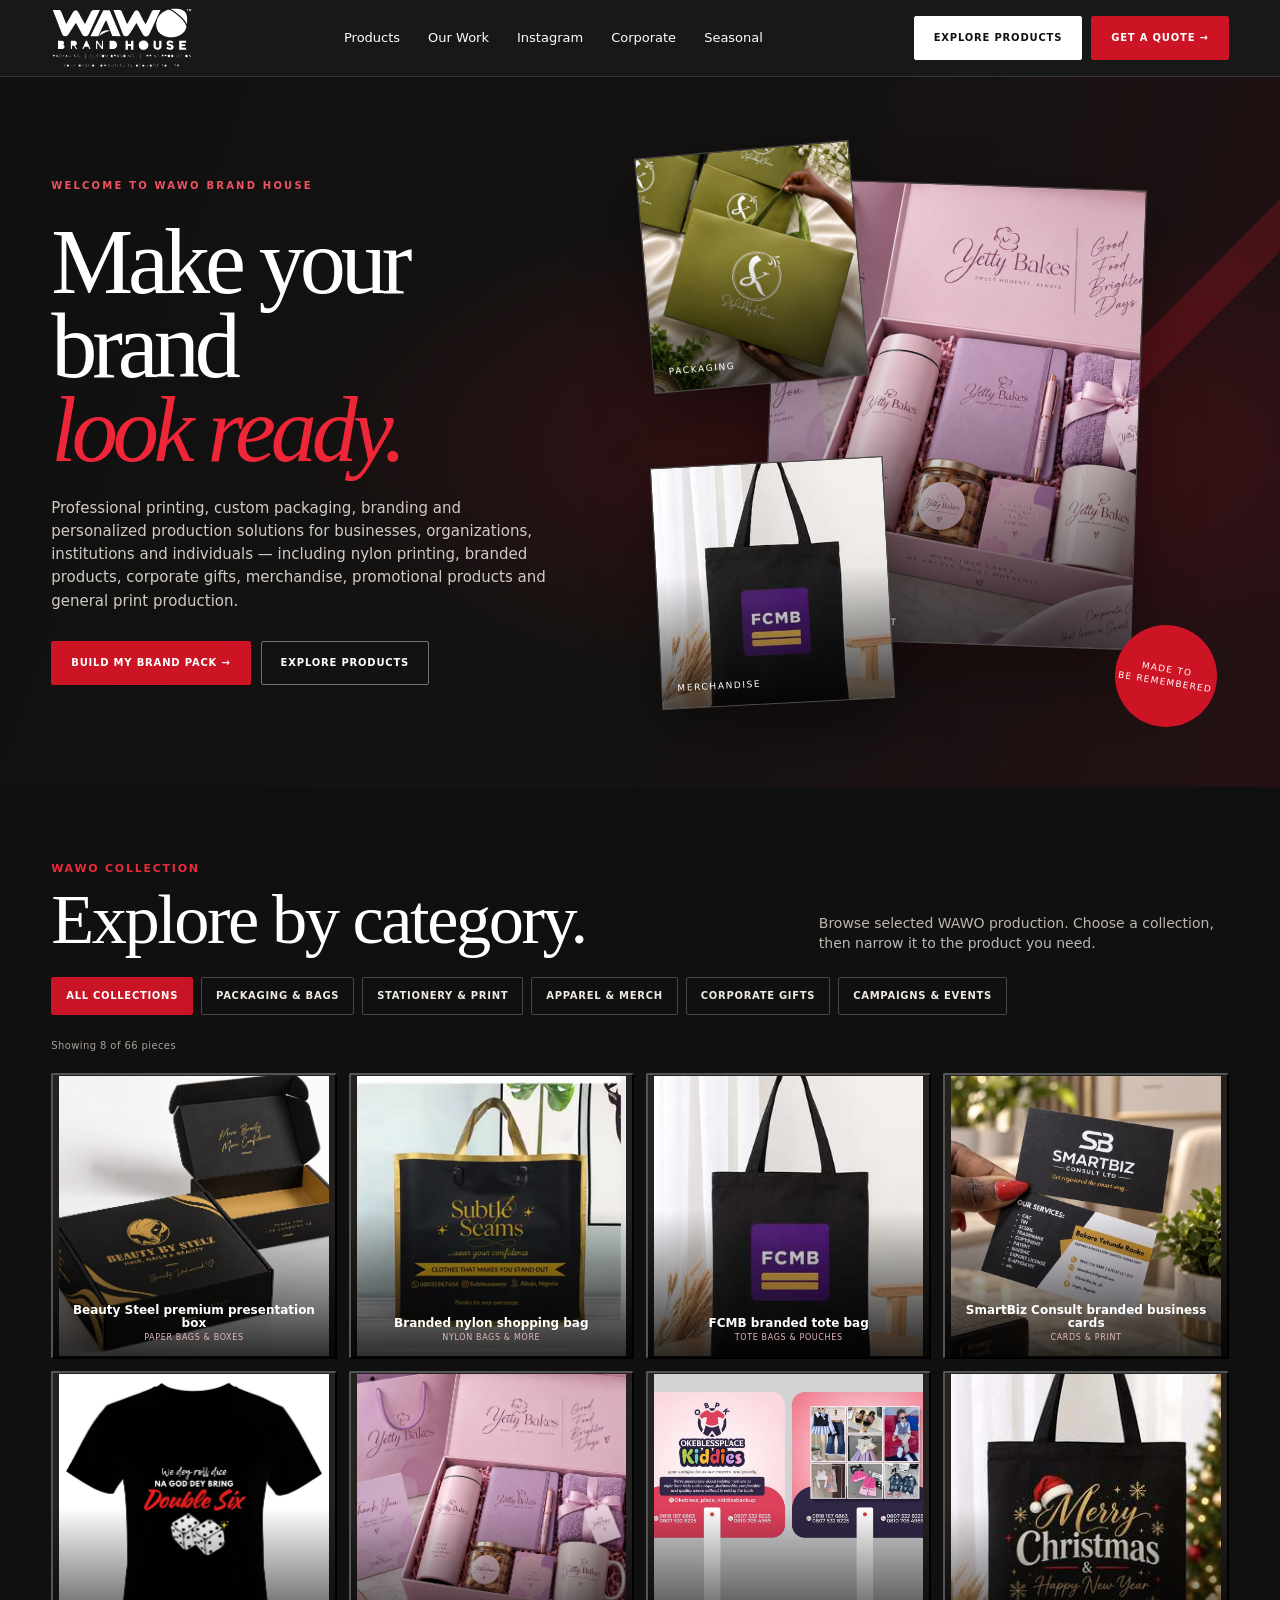
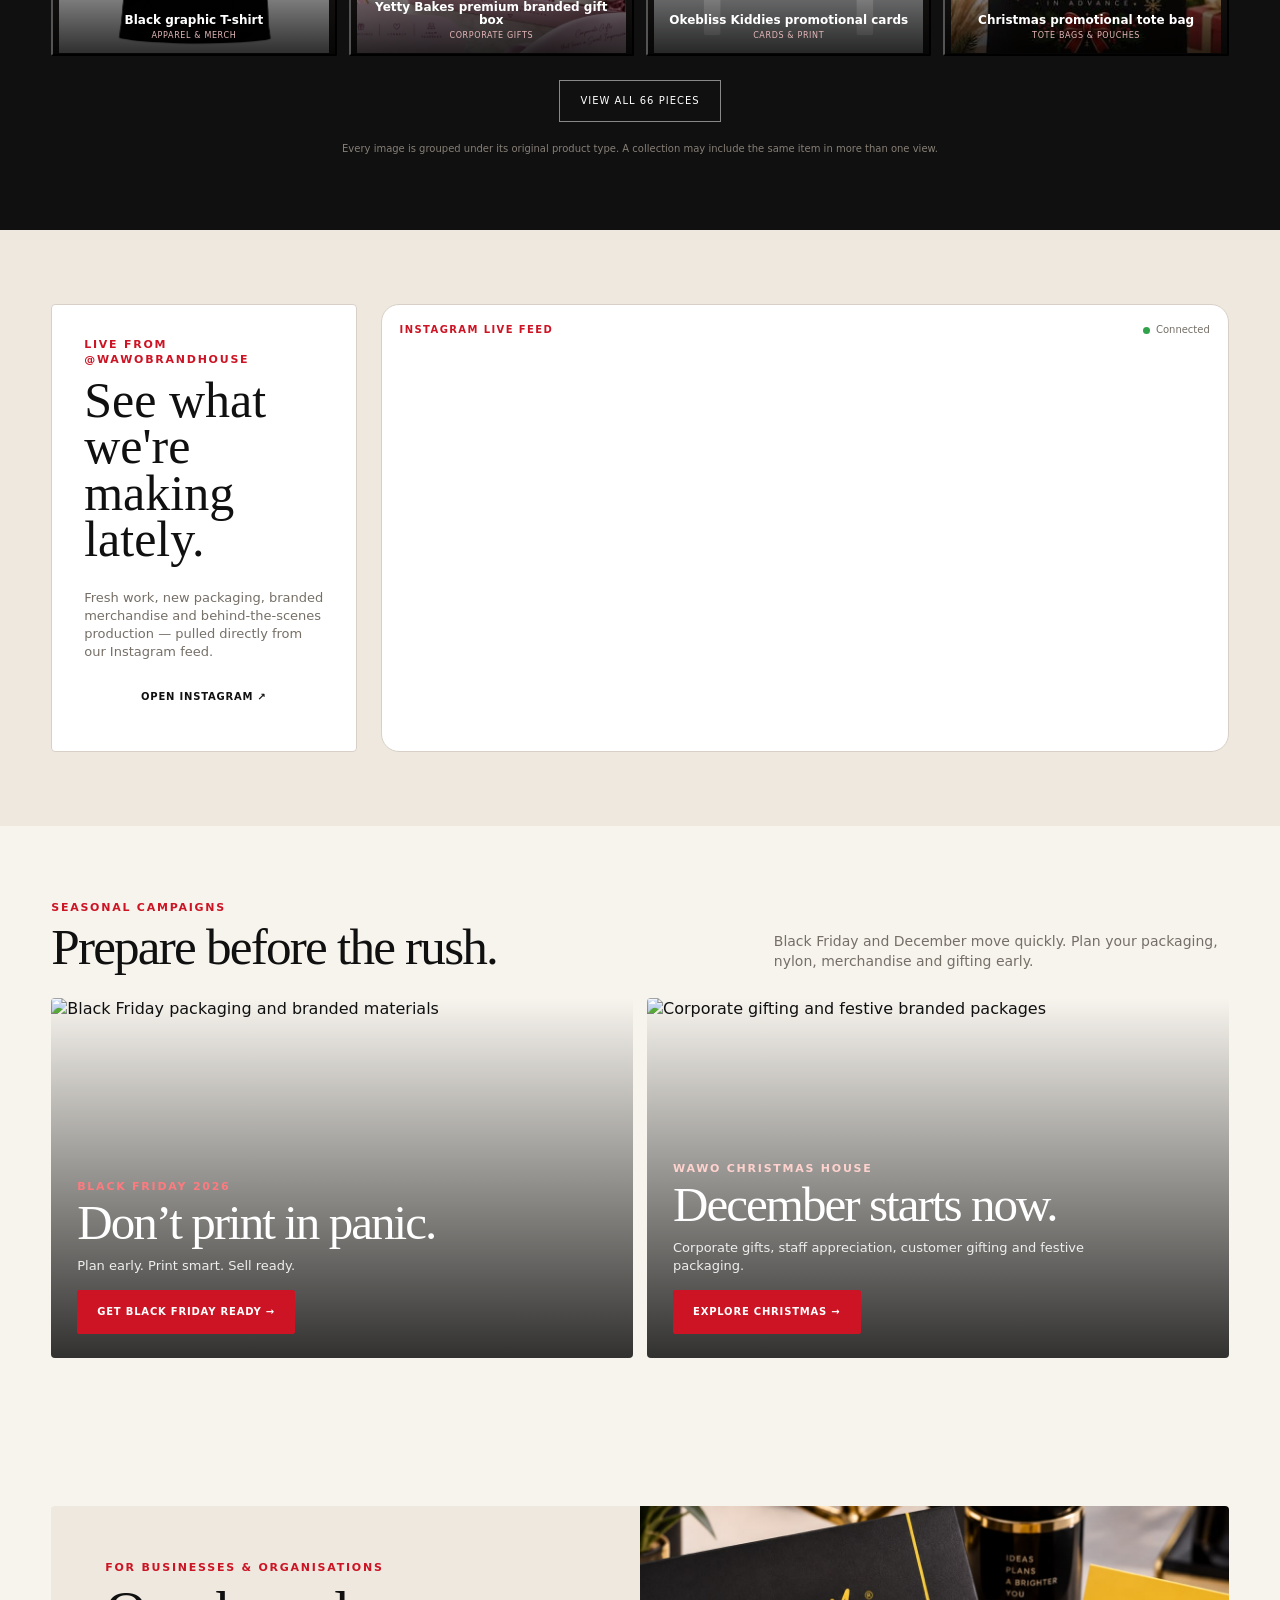
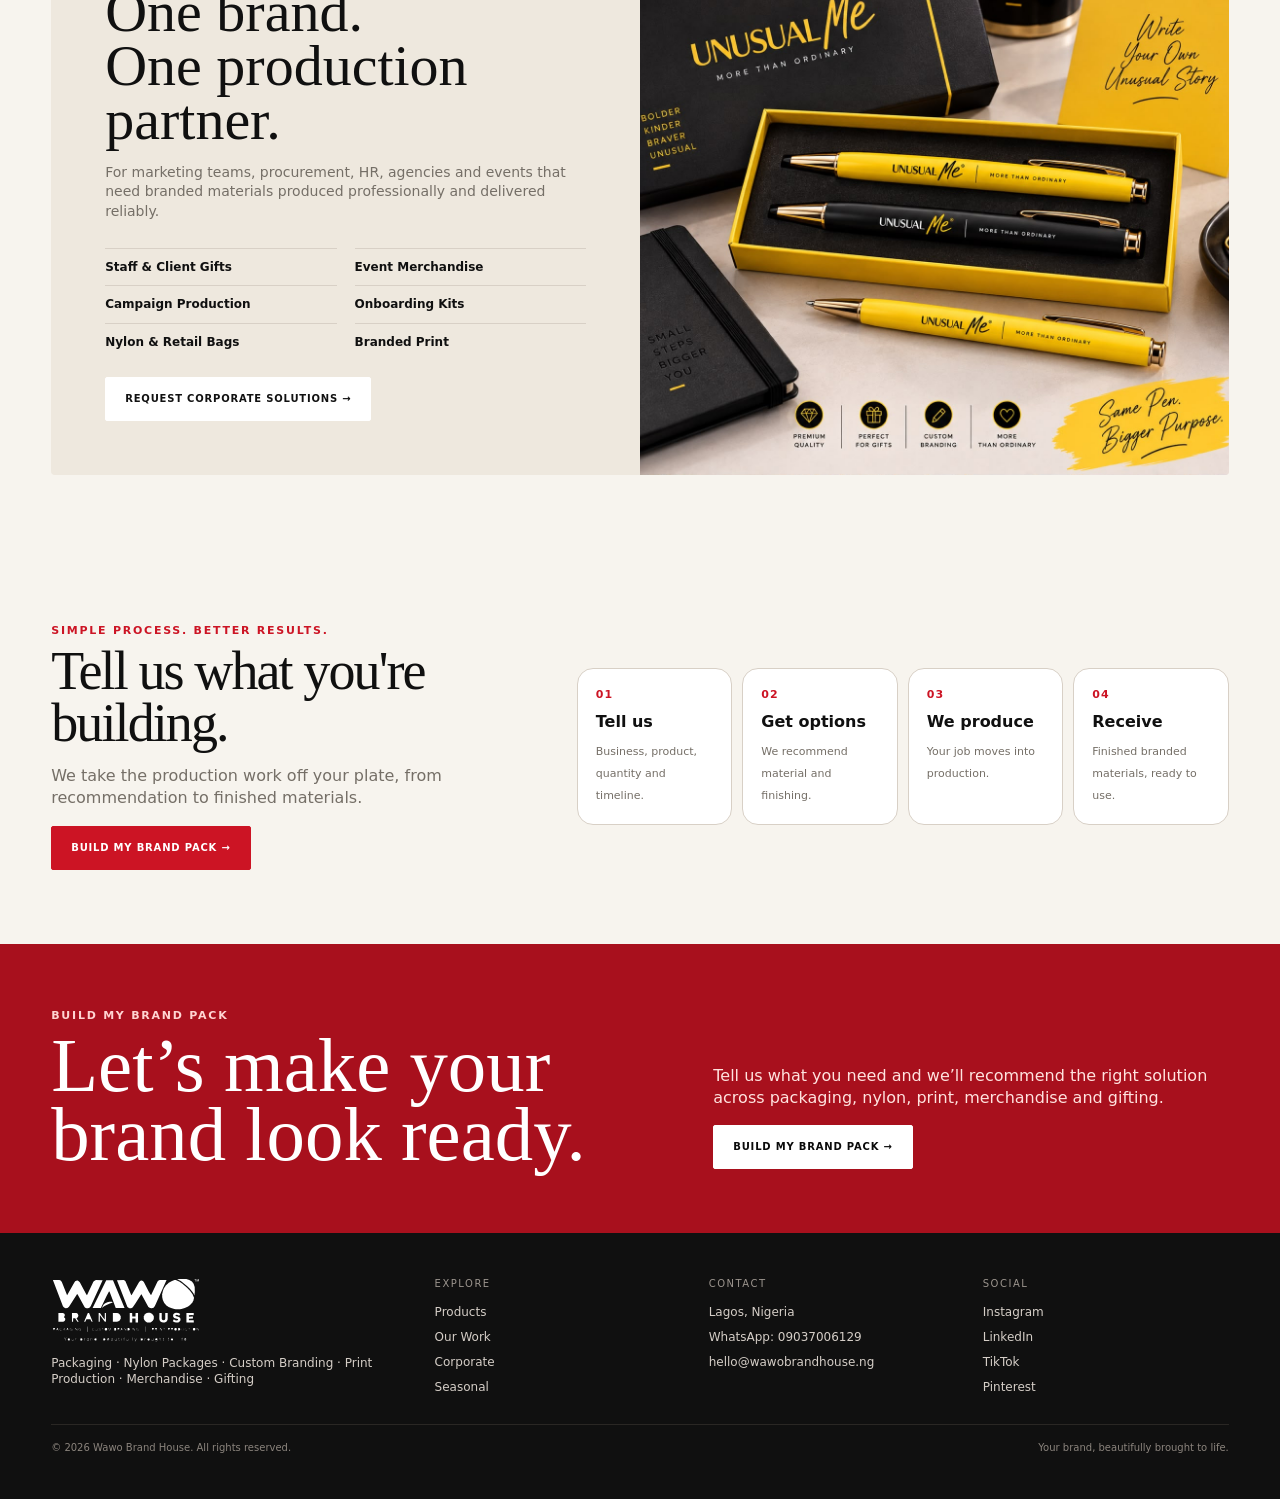
==== index.html @ 445d0646 "Fix collection gallery filter script" ====
<!doctype html>
<html lang="en">
<head>
<meta charset="utf-8">
<meta name="viewport" content="width=device-width, initial-scale=1">
<title>WAWO Brand House — Make Your Brand Look Ready.</title>
<script src="config.js?v=20260922-juicer"></script>
<meta name="description" content="Wawo Brand House creates custom packaging, nylon packages, branded merchandise, print production and corporate gifting for ambitious businesses.">
<meta name="theme-color" content="#101010">
<meta property="og:title" content="WAWO Brand House — Make Your Brand Look Ready.">
<meta property="og:description" content="Custom packaging, nylon packages, print, merchandise and corporate gifting.">
<meta property="og:type" content="website">
<style>
:root{--red:#e21f26;--red2:#ff3b3f;--ink:#0b0b0b;--paper:#fbfaf8;--cream:#f3eee7;--warm:#e9e0d4;--muted:#736d66;--line:#ded6cd;--white:#fff;--serif:Georgia,'Times New Roman',serif;--sans:Inter,ui-sans-serif,system-ui,-apple-system,BlinkMacSystemFont,'Segoe UI',sans-serif}
*{box-sizing:border-box}html{scroll-behavior:smooth}body{margin:0;background:var(--paper);color:var(--ink);font-family:var(--sans);line-height:1.4}body.no-scroll{overflow:hidden}a{text-decoration:none;color:inherit}button,input,select,textarea{font:inherit}img{display:block;width:100%;height:auto}button{cursor:pointer}.container{width:min(1280px,92vw);margin:0 auto}.eyebrow{font-size:11px;letter-spacing:.16em;text-transform:uppercase;font-weight:850;color:var(--red)}
.header{position:sticky;top:0;z-index:50;background:rgba(251,250,248,.9);backdrop-filter:blur(14px);border-bottom:1px solid rgba(11,11,11,.07)}.nav{height:76px;display:flex;align-items:center;justify-content:space-between;gap:20px}.logo{width:142px}.nav-links{display:flex;gap:28px;font-size:13px}.nav-links a{padding:26px 0}.nav-links a:hover{color:var(--red)}.nav-actions{display:flex;gap:9px;align-items:center}.btn{display:inline-flex;align-items:center;justify-content:center;gap:8px;border:1px solid var(--ink);border-radius:999px;padding:12px 18px;font-size:12px;font-weight:850;transition:.2s ease}.btn:hover{transform:translateY(-1px)}.btn-red{background:var(--red);border-color:var(--red);color:#fff}.btn-dark{background:var(--ink);border-color:var(--ink);color:#fff}.menu{display:none;background:transparent}
.hero{background:var(--cream);border-bottom:1px solid var(--line)}.hero-grid{display:grid;grid-template-columns:1fr;min-height:690px}.hero-copy{min-height:690px;display:flex;flex-direction:column;justify-content:center;align-items:center;padding:78px 0 72px;max-width:1080px;margin:0 auto;text-align:center}.hero .eyebrow{margin-bottom:4px}.hero h1{margin:18px 0 24px;font-size:clamp(58px,7.6vw,110px);letter-spacing:-.065em;line-height:.88;max-width:1050px}.hero h1 span{color:var(--red)}.hero p{font-size:clamp(16px,1.4vw,19px);line-height:1.55;color:#504a44;max-width:720px;margin:0 auto 30px}.hero-actions{display:flex;justify-content:center;align-items:center;gap:10px;flex-wrap:wrap}.proof-row{width:min(780px,100%);display:grid;grid-template-columns:repeat(4,1fr);gap:0;margin-top:52px}.proof{border-top:1px solid var(--ink);padding:12px 16px 0;min-width:0;text-align:center}.proof strong{display:block;font-size:14px}.proof span{display:block;font-size:10px;color:var(--muted);margin-top:4px}.hero-media{display:none}
.section{padding:74px 0}.section-head{display:flex;justify-content:space-between;align-items:end;gap:26px;margin-bottom:26px}.section-head h2{font-size:clamp(34px,4vw,58px);letter-spacing:-.05em;line-height:.95;margin:8px 0 0}.section-head p{max-width:455px;color:var(--muted);margin:0;font-size:14px}.text-link{font-size:12px;font-weight:850;color:var(--red);white-space:nowrap}
.categories{display:grid;grid-template-columns:repeat(3,minmax(0,1fr));gap:14px;align-items:stretch}.category{display:block;min-width:0;border:1px solid var(--line);background:#fff;border-radius:16px;overflow:hidden;transition:transform .22s ease,box-shadow .22s ease}.category:hover{transform:translateY(-3px);box-shadow:0 12px 28px rgba(0,0,0,.07)}.category img{display:block;width:100%;aspect-ratio:1/1;object-fit:cover;object-position:center;background:#eee7de}.category-body{display:block;padding:13px 14px 15px;min-height:66px}.category strong{display:block;font-size:13px;line-height:1.15}.category small{display:block;color:var(--muted);font-size:10px;line-height:1.35;margin-top:5px}
.featured{display:grid;grid-template-columns:1fr 1fr 1fr;gap:16px}.product-card{background:#fff;border:1px solid var(--line);border-radius:20px;overflow:hidden;position:relative}.product-image{aspect-ratio:1.15/1;overflow:hidden}.product-image img{height:100%;object-fit:cover;object-position:center}.product-meta{padding:16px 17px 18px}.product-meta small{color:var(--red);font-weight:850;letter-spacing:.09em;text-transform:uppercase;font-size:9px}.product-meta h3{font-size:19px;letter-spacing:-.03em;margin:7px 0 4px}.product-meta p{color:var(--muted);font-size:12px;margin:0 0 13px}.badge{position:absolute;left:14px;top:14px;background:#fff;padding:7px 9px;border-radius:999px;font-size:9px;font-weight:850;text-transform:uppercase;letter-spacing:.08em}
.portfolio-shell{display:grid;grid-template-columns:.34fr 1fr;gap:28px;align-items:stretch}.portfolio-copy{background:var(--ink);color:#fff;border-radius:20px;padding:36px;display:flex;flex-direction:column;justify-content:center}.portfolio-copy h2{font-family:var(--serif);font-weight:400;font-size:54px;line-height:.93;margin:8px 0 15px}.portfolio-copy p{color:#d5cec8;font-size:13px;max-width:350px}.portfolio-grid{display:grid;grid-template-columns:repeat(3,1fr);gap:12px}.tile{overflow:hidden;border-radius:16px;background:#eee6dc;position:relative;min-height:240px}.tile img{width:100%;height:100%;object-fit:cover;object-position:center}.tile .tile-label{position:absolute;left:12px;bottom:12px;background:rgba(255,255,255,.9);padding:8px 10px;font-size:10px;font-weight:850}.disclaimer{font-size:10px;color:#8b837b;margin-top:11px}
.instagram{background:#efe8df}.ig-shell{display:grid;grid-template-columns:.36fr 1fr;gap:24px;align-items:stretch}.ig-copy{background:#fff;border-radius:18px;padding:32px;border:1px solid var(--line);display:flex;flex-direction:column;justify-content:center}.ig-copy h2{font-family:var(--serif);font-size:50px;font-weight:400;line-height:.93;margin:9px 0 13px}.ig-copy p{font-size:13px;color:var(--muted)}.ig-feed{background:#fff;border:1px solid var(--line);border-radius:18px;padding:14px;min-height:360px;overflow:hidden;position:relative}.ig-feed-head{display:flex;align-items:center;justify-content:space-between;gap:12px;padding:4px 4px 13px}.ig-feed-label{font-size:10px;letter-spacing:.14em;text-transform:uppercase;font-weight:850;color:var(--red)}.ig-feed-status{display:inline-flex;align-items:center;gap:6px;font-size:10px;color:var(--muted)}.ig-feed-status:before{content:'';width:7px;height:7px;border-radius:50%;background:#31a24c;display:inline-block}.ig-live{min-height:310px}.ig-live .juicer-feed{display:block;width:100%;min-height:310px}.ig-fallback{display:none;min-height:300px;align-items:center;justify-content:center;text-align:center;padding:32px;color:var(--muted);border:1px dashed var(--line);border-radius:14px;background:var(--paper)}.ig-fallback.open{display:flex}.ig-fallback b{display:block;color:var(--ink);font-size:18px;margin-bottom:6px}.ig-fallback span{display:block;font-size:11px;max-width:360px;margin:0 auto 14px}
.campaigns{display:grid;grid-template-columns:1fr 1fr;gap:14px}.campaign{position:relative;min-height:360px;border-radius:20px;overflow:hidden}.campaign img{width:100%;height:100%;object-fit:cover}.campaign:after{content:'';position:absolute;inset:0;background:linear-gradient(180deg,rgba(0,0,0,0),rgba(0,0,0,.8))}.campaign-copy{position:absolute;left:26px;bottom:24px;right:26px;color:#fff;z-index:2}.campaign-copy h3{font-size:49px;line-height:.92;letter-spacing:-.04em;margin:6px 0 12px}.campaign-copy p{font-size:13px;color:#eee;max-width:450px;margin:0 0 14px}.campaign.copy-red{background:var(--red)}
.corp{display:grid;grid-template-columns:1fr 1fr;background:var(--cream);border-radius:20px;overflow:hidden}.corp-copy{padding:54px}.corp-copy h2{font-family:var(--serif);font-weight:400;font-size:58px;line-height:.93;margin:10px 0 16px}.corp-copy p{color:var(--muted);max-width:500px;font-size:14px}.corp-list{display:grid;grid-template-columns:1fr 1fr;gap:10px 18px;margin:26px 0}.corp-list div{border-top:1px solid var(--line);padding-top:10px;font-size:12px;font-weight:800}.corp-media{min-height:520px}.corp-media img{width:100%;height:100%;object-fit:cover}
.process{display:grid;grid-template-columns:1fr 1.3fr;gap:24px;align-items:center}.process-copy h2{font-size:54px;line-height:.95;letter-spacing:-.05em;margin:8px 0 14px}.process-copy p{color:var(--muted);max-width:460px}.steps{display:grid;grid-template-columns:repeat(4,1fr);gap:10px}.step{border:1px solid var(--line);background:#fff;border-radius:16px;padding:18px}.step b{display:block;font-size:11px;color:var(--red);letter-spacing:.1em}.step strong{display:block;margin:9px 0 5px;font-size:16px}.step span{font-size:11px;color:var(--muted)}
.cta{background:var(--red);color:#fff;padding:64px 0}.cta-grid{display:grid;grid-template-columns:1.1fr .9fr;gap:32px;align-items:end}.cta h2{font-family:var(--serif);font-weight:400;font-size:clamp(52px,6vw,84px);line-height:.9;margin:8px 0 0}.cta p{max-width:520px;color:#ffe3df}.cta .btn{background:#fff;border-color:#fff;color:#0b0b0b}.cta .btn-dark{background:#0b0b0b;border-color:#0b0b0b;color:#fff}
footer{background:#0b0b0b;color:#fff;padding:44px 0}.footer-grid{display:grid;grid-template-columns:1.3fr .9fr .9fr .9fr;gap:28px}.footer-logo{width:150px;filter:grayscale(1) brightness(0) invert(1);margin-bottom:12px}.footer-title{font-size:10px;letter-spacing:.15em;text-transform:uppercase;color:#9c958e;margin-bottom:13px}.footer-links{display:grid;gap:8px;font-size:12px;color:#d5cec7}.footer-small{font-size:10px;color:#8b847d;margin-top:28px;border-top:1px solid #2a2724;padding-top:16px;display:flex;justify-content:space-between;gap:10px;flex-wrap:wrap}
.modal{position:fixed;inset:0;z-index:100;background:rgba(0,0,0,.65);display:none;align-items:center;justify-content:center;padding:18px}.modal.open{display:flex}.modal-box{width:min(920px,95vw);max-height:92vh;overflow:auto;background:#fff;border-radius:22px}.modal-head{padding:22px 24px;border-bottom:1px solid var(--line);display:flex;justify-content:space-between;align-items:center}.modal-head h3{font-size:24px;margin:0}.close{border:1px solid var(--line);background:#fff;border-radius:999px;width:38px;height:38px}.form{padding:24px}.form-grid{display:grid;grid-template-columns:1fr 1fr;gap:14px}.field{display:grid;gap:7px}.field.full{grid-column:1/-1}.field label{font-size:11px;text-transform:uppercase;letter-spacing:.09em;font-weight:850}.field input,.field select,.field textarea{border:1px solid var(--line);border-radius:12px;padding:12px 13px;background:#fff;outline:none}.field textarea{min-height:110px;resize:vertical}.choices{display:flex;gap:8px;flex-wrap:wrap}.choice{border:1px solid var(--line);border-radius:999px;padding:9px 12px;font-size:11px;background:#fff}.choice.active{border-color:var(--red);background:#fff2f2;color:#a90e13}.form-actions{display:flex;justify-content:flex-end;gap:9px;margin-top:18px}
@media(max-width:1120px){.categories{grid-template-columns:repeat(3,minmax(0,1fr))}.hero-grid{grid-template-columns:1fr}.hero-copy{padding-right:0}.portfolio-shell,.ig-shell,.process,.corp,.cta-grid{grid-template-columns:1fr}.portfolio-grid{grid-template-columns:repeat(2,1fr)}.footer-grid{grid-template-columns:1.2fr 1fr 1fr}.nav-links{display:none}.menu{display:inline-flex}}
@media(max-width:680px){.categories{grid-template-columns:repeat(2,minmax(0,1fr))}.nav{height:68px}.logo{width:128px}.nav-actions .btn-dark{display:none}.hero-grid,.hero-copy{min-height:620px}.hero h1{font-size:clamp(48px,13vw,68px);max-width:620px}.hero-copy{padding:52px 0 48px}.hero p{font-size:15px;max-width:570px}.hero-actions .btn{width:100%;max-width:280px}.proof-row{grid-template-columns:1fr 1fr;gap:18px 12px;margin-top:42px}.proof{padding:11px 8px 0}.proof strong{font-size:12px}.proof span{font-size:9px}.section{padding:56px 0}.section-head{display:block}.section-head p{margin-top:11px}.categories{grid-template-columns:repeat(2,minmax(0,1fr))}.featured{grid-template-columns:1fr}.portfolio-grid{grid-template-columns:repeat(2,1fr)}.ig-copy h2{font-size:43px}.ig-card{flex-basis:175px}.campaigns{grid-template-columns:1fr}.campaign{min-height:330px}.campaign-copy h3{font-size:43px}.corp-copy{padding:34px}.corp-copy h2{font-size:46px}.corp-media{min-height:360px}.steps{grid-template-columns:1fr 1fr}.footer-grid{grid-template-columns:1fr 1fr}.footer-small{display:block}.form-grid{grid-template-columns:1fr}}
.ig-feed .juicer-feed{display:block;width:100%;min-height:280px}code{font-size:.92em;color:var(--red)}
.work-footer{display:flex;justify-content:space-between;align-items:center;gap:20px;margin-top:18px;padding-top:16px;border-top:1px solid var(--line);font-size:11px;color:var(--muted)}.portfolio-grid{display:grid;grid-template-columns:repeat(4,1fr);gap:14px}.tile{position:relative;overflow:hidden;border-radius:18px;background:#e8e0d7;min-height:250px}.tile img{width:100%;height:100%;min-height:250px;object-fit:cover}.tile:after{content:'';position:absolute;inset:0;background:linear-gradient(180deg,transparent 45%,rgba(0,0,0,.72));pointer-events:none}.tile-label{position:absolute;z-index:2;left:16px;right:16px;bottom:14px;color:#fff}.tile-label b{display:block;font-size:16px;line-height:1.05}.tile-label small{display:block;font-size:10px;color:#eee;margin-top:4px}@media(max-width:900px){.portfolio-grid{grid-template-columns:repeat(2,1fr)}}@media(max-width:620px){.portfolio-grid{grid-template-columns:1fr}.work-footer{display:block}.work-footer .text-link{display:inline-block;margin-top:10px}}
.library-shell{display:block}






.library-tools{display:flex;justify-content:space-between;align-items:center;gap:12px;flex-wrap:wrap;margin-bottom:14px}
.library-filters{display:flex;gap:7px;flex-wrap:wrap}
.library-filter{border:1px solid var(--line);background:#fff;color:var(--ink);border-radius:999px;padding:8px 11px;font-size:10px;font-weight:850;cursor:pointer}
.library-filter.active{border-color:var(--red);background:#fff2f2;color:#a90e13}
.library-results{font-size:10px;color:var(--muted);white-space:nowrap}
.library-grid{display:grid;grid-template-columns:repeat(4,minmax(0,1fr));gap:10px}
.library-card{position:relative;min-width:0;aspect-ratio:1/1;overflow:hidden;border-radius:14px;background:#e8e0d7;cursor:zoom-in}
.library-card img{width:100%;height:100%;object-fit:cover;object-position:center;transition:transform .35s ease}
.library-card:after{content:'';position:absolute;inset:0;background:linear-gradient(180deg,transparent 48%,rgba(0,0,0,.82));pointer-events:none}
.library-card:hover img{transform:scale(1.035)}
.library-meta{position:absolute;z-index:2;left:11px;right:11px;bottom:10px;color:#fff}
.library-meta b{display:block;font-size:11px;line-height:1.08}
.library-meta span{display:block;font-size:8px;color:#e4dfda;margin-top:3px;text-transform:uppercase;letter-spacing:.08em}
.library-empty{grid-column:1/-1;border:1px dashed var(--line);border-radius:16px;padding:48px 18px;text-align:center;color:var(--muted);background:#fff}
.library-lightbox{position:fixed;inset:0;z-index:120;background:rgba(0,0,0,.9);display:none;align-items:center;justify-content:center;padding:24px}
.library-lightbox.open{display:flex}
.library-lightbox-box{width:min(1100px,94vw);max-height:92vh;display:flex;flex-direction:column;gap:10px}
.library-lightbox img{width:100%;height:min(76vh,760px);object-fit:contain;background:#111;border-radius:16px}
.library-lightbox-caption{display:flex;justify-content:space-between;gap:12px;align-items:center;color:#fff;font-size:12px}
.library-lightbox-caption span{color:#bdb6b0}
.library-close{border:1px solid rgba(255,255,255,.35);background:rgba(255,255,255,.08);color:#fff;border-radius:999px;padding:8px 12px;cursor:pointer}
@media(max-width:1120px){.library-grid{grid-template-columns:repeat(3,minmax(0,1fr))}}
@media(max-width:680px){.library-grid{grid-template-columns:repeat(2,minmax(0,1fr))}.library-results{width:100%}.library-filters{width:100%}}

/* WAWO collection-inspired luxury art direction */
:root{--red:#cc1424;--red2:#ed2637;--ink:#101010;--paper:#f7f4ee;--cream:#eee8de;--warm:#ded4c5;--muted:#756f67;--line:#d8d0c6;--serif:'Iowan Old Style',Georgia,'Times New Roman',serif}
.header{background:rgba(15,15,15,.96);border-bottom:1px solid rgba(255,255,255,.12);color:#fff}
.logo{filter:brightness(0) invert(1)}
.nav-links a:hover{color:#f04450}
.btn{border-radius:2px;text-transform:uppercase;letter-spacing:.08em;font-size:10px;padding:14px 19px}
.btn-red{background:var(--red);border-color:var(--red)}
.btn-dark{background:#fff;border-color:#fff;color:#111}
.hero{position:relative;overflow:hidden;background:#101010;color:#fff;border:0}
.hero:before{content:"";position:absolute;inset:0;background:radial-gradient(ellipse at 70% 52%,rgba(184,12,29,.26),transparent 47%),linear-gradient(110deg,#101010 0%,#151312 58%,#241013 100%);pointer-events:none}
.hero:after{content:"";position:absolute;right:-16vw;top:0;width:46vw;height:100%;background:linear-gradient(135deg,transparent 39%,rgba(202,20,36,.24) 39%,rgba(202,20,36,.24) 43%,transparent 43%);pointer-events:none}
.hero-grid{position:relative;z-index:1;grid-template-columns:.94fr 1.06fr;gap:clamp(22px,4vw,70px);align-items:center;min-height:710px;padding-top:28px;padding-bottom:28px}
.hero-copy{min-height:0;max-width:620px;margin:0;padding:70px 0;text-align:left;align-items:flex-start;position:relative;z-index:2}
.hero .eyebrow{color:#ef5260;letter-spacing:.22em;font-size:10px}
.hero h1{font-family:var(--serif);font-size:clamp(62px,7.2vw,106px);font-weight:500;letter-spacing:-.055em;line-height:.91;max-width:630px;margin:24px 0}
.hero h1 span{display:block;color:#ee2638;font-style:italic;font-weight:400}
.hero p{color:#d2cbc4;font-size:15px;max-width:500px;margin:0 0 28px}
.hero-actions{justify-content:flex-start}
.hero-actions .btn:not(.btn-red){border-color:rgba(255,255,255,.4);color:#fff;background:transparent}
.hero-media{display:grid;position:relative;display:block;height:min(590px,58vw);min-height:440px;max-height:620px}
.hero-image{position:absolute;overflow:hidden;background:#221f1c;border:1px solid rgba(255,255,255,.2);box-shadow:0 25px 65px rgba(0,0,0,.4)}
.hero-image:after{content:"";position:absolute;inset:45% 0 0;background:linear-gradient(transparent,rgba(0,0,0,.7))}
.hero-image img{width:100%;height:100%;object-fit:cover;filter:saturate(.82)}
.hero-image span{position:absolute;z-index:1;left:15px;bottom:13px;color:#fff;font-size:9px;letter-spacing:.18em;text-transform:uppercase}
.hero-image-main{left:23%;top:8%;width:62%;height:78%;transform:rotate(2deg)}
.hero-image-top{left:2%;top:2%;width:36%;height:40%;transform:rotate(-5deg)}
.hero-image-bottom{left:4%;bottom:4%;width:39%;height:41%;transform:rotate(-3deg)}
.hero-stamp{position:absolute;right:2%;bottom:0;z-index:2;background:var(--red);color:#fff;width:102px;height:102px;border-radius:50%;display:flex;align-items:center;justify-content:center;text-align:center;font-size:9px;line-height:1.4;letter-spacing:.14em;transform:rotate(9deg)}
.section-head h2,.process-copy h2{font-family:var(--serif);font-weight:500;letter-spacing:-.035em}
.category,.product-card{border-radius:4px;border-color:#d5cbbf}
.category:hover{box-shadow:0 16px 35px rgba(35,22,15,.1)}
.category img{filter:saturate(.88)}
.product-card{border-radius:4px}
.badge{border-radius:0;background:var(--ink);color:#fff}
.portfolio-copy,.ig-copy,.campaign,.corp{border-radius:4px}
.portfolio-copy h2,.ig-copy h2,.corp-copy h2,.campaign-copy h3{font-family:var(--serif);font-weight:400}
.instagram{background:#eee8df}
.campaign{border-radius:4px}
.corp{border-radius:4px}
.cta{background:#a8101d}
footer{background:#101010}
@media(max-width:1120px){.hero-grid{grid-template-columns:1fr 1fr;min-height:640px}.hero-copy{min-height:0;padding:60px 0}.hero-media{min-height:410px;height:49vw}}
@media(max-width:680px){.header{background:rgba(15,15,15,.98)}.hero-grid{grid-template-columns:1fr;gap:0;min-height:0;padding-top:0;padding-bottom:42px}.hero-copy{min-height:0;padding:66px 0 32px}.hero h1{font-size:clamp(56px,15vw,82px);margin:20px 0}.hero p{font-size:14px}.hero-actions{width:100%}.hero-actions .btn{width:100%;max-width:300px}.hero-media{height:88vw;min-height:320px;max-height:460px;margin-top:6px}.hero-image-main{left:26%;top:7%;width:62%;height:78%}.hero-image-top{left:3%;top:1%;width:36%;height:40%}.hero-image-bottom{left:5%;bottom:3%;width:39%;height:40%}.hero-stamp{width:78px;height:78px;font-size:7px}.nav-actions .btn-red{font-size:9px;padding:12px}
}


/* Calm, gallery-first collection navigation */
.library-section{background:#101010;color:#f7f4ee;scroll-margin-top:76px}
.library-section .section-head{align-items:end;margin-bottom:24px}
.library-section .section-head h2{font-size:clamp(42px,5.5vw,76px);margin-top:10px;color:#fff}
.library-section .section-head p{color:#bdb6ae;max-width:410px}
.library-section .eyebrow{color:#eb2939}
.library-shell{display:block}
.library-tools{display:grid;gap:12px;margin:0 0 20px}
.library-filters,.library-subfilters{display:flex;gap:8px;flex-wrap:wrap}
.library-filter,.library-subfilter{border:1px solid rgba(255,255,255,.23);background:transparent;color:#eee9e2;border-radius:2px;padding:11px 14px;font-size:10px;font-weight:750;letter-spacing:.07em;text-transform:uppercase;cursor:pointer;transition:background .18s ease,border-color .18s ease,color .18s ease}
.library-filter:hover,.library-subfilter:hover{border-color:#e32435;color:#fff}
.library-filter.active{background:#c91425;border-color:#c91425;color:#fff}
.library-subfilter{padding:8px 11px;font-size:9px;color:#bdb6ae}
.library-subfilter.active{background:#282321;border-color:#c91425;color:#fff}
.library-results{font-size:10px;color:#a8a098;letter-spacing:.04em}
.library-grid{grid-template-columns:repeat(4,minmax(0,1fr));gap:12px}
.library-card{border-radius:2px;aspect-ratio:1/1;background:#24211f}
.library-card img{filter:saturate(.88);transition:transform .35s ease,filter .35s ease}
.library-card:hover img{transform:scale(1.035);filter:saturate(1)}
.library-meta{left:14px;right:14px;bottom:13px}
.library-meta b{font-size:12px}
.library-meta span{color:#e4b7b8;font-size:8px}
.library-empty{background:#171615;border-color:#49423b;color:#cfc8c0}
.library-actions{display:flex;justify-content:center;margin:24px 0 0}
.library-more{border:1px solid rgba(255,255,255,.5);background:transparent;color:#fff;padding:13px 20px;font-size:10px;letter-spacing:.1em;text-transform:uppercase;cursor:pointer}
.library-more:hover{background:#c91425;border-color:#c91425}
.library-section .disclaimer{color:#867f76;text-align:center;margin-top:20px}
@media(max-width:900px){.library-grid{grid-template-columns:repeat(3,minmax(0,1fr))}}
@media(max-width:680px){.library-section .section-head{display:block}.library-section .section-head p{margin-top:12px}.library-grid{grid-template-columns:repeat(2,minmax(0,1fr));gap:8px}.library-filter,.library-subfilter{padding:9px 10px;font-size:9px}.library-results{margin-top:1px}}

</style>
</head>
<body>
<header class="header"><div class="container nav"><a href="#top" aria-label="Wawo Brand House home"><img class="logo" src="logo.svg" alt="WAWO Brand House"></a><nav class="nav-links" aria-label="Primary"><a href="#products">Products</a><a href="#work">Our Work</a><a href="#instagram">Instagram</a><a href="#corporate">Corporate</a><a href="#seasonal">Seasonal</a></nav><div class="nav-actions"><a class="btn btn-dark" href="#products">Explore Products</a><button class="btn menu" id="menuBtn">Menu</button><button class="btn btn-red" id="quoteTop">Get a Quote →</button></div></div></header>
<main id="top">
<section class="hero"><div class="container hero-grid"><div class="hero-copy"><div class="eyebrow">Welcome To Wawo Brand House</div><h1>Make your brand <span>look ready.</span></h1><p>Professional printing, custom packaging, branding and personalized production solutions for businesses, organizations, institutions and individuals — including nylon printing, branded products, corporate gifts, merchandise, promotional products and general print production.</p><div class="hero-actions"><button class="btn btn-red" id="quoteHero">Build My Brand Pack →</button><a class="btn" href="#products">Explore Products</a></div></div><div class="hero-media" aria-label="Selected WAWO branded products"><div class="hero-image hero-image-main"><img src="assets/wawo-work/corporate-new-02.jpg" alt="Premium branded corporate gift packaging"><span>THE SIGNATURE SET</span></div><div class="hero-image hero-image-top"><img src="assets/wawo-work/paper-box-05.jpg" alt="Custom branded paper packaging"><span>PACKAGING</span></div><div class="hero-image hero-image-bottom"><img src="assets/wawo-work/tote-01.jpg" alt="Branded tote bag"><span>MERCHANDISE</span></div><div class="hero-stamp">MADE TO<br>BE REMEMBERED</div></div></section>

<section class="section library-section" id="work"><div class="container" id="products">
<div class="section-head"><div><div class="eyebrow">WAWO collection</div><h2>Explore by category.</h2></div><p>Browse selected WAWO production. Choose a collection, then narrow it to the product you need.</p></div>
<div class="library-shell">
<div class="library-tools"><div class="library-filters" id="libraryFilters" aria-label="Filter production library"></div><div class="library-subfilters" id="librarySubfilters" aria-label="Filter by product type"></div><div class="library-results" id="libraryResults" aria-live="polite"></div></div>
<div class="portfolio-grid library-grid" id="productionLibrary" aria-live="polite"></div>
<div class="library-actions"><button class="library-more" id="libraryLoadMore" type="button" hidden>View all</button></div>
<div class="disclaimer">Every image is grouped under its original product type. A collection may include the same item in more than one view.</div>
</div></div></section>

<section class="section instagram" id="instagram"><div class="container"><div class="ig-shell"><div class="ig-copy"><div class="eyebrow">Live from @wawobrandhouse</div><h2>See what we're making lately.</h2><p>Fresh work, new packaging, branded merchandise and behind-the-scenes production — pulled directly from our Instagram feed.</p><button class="btn btn-dark" id="igSetup">Open Instagram ↗</button></div><div class="ig-feed"><div class="ig-feed-head"><span class="ig-feed-label">Instagram live feed</span><span class="ig-feed-status">Connected</span></div><div class="ig-live" id="igLive"><div class="juicer-feed" data-feed-id="wawobrandhouse"></div><script type="text/javascript" src="https://www.juicer.io/embed/wawobrandhouse/embed-code.js" async defer></script></div><div class="ig-fallback" id="igFallback"><div><b>Instagram feed unavailable</b><span>We couldn't load the live feed right now. You can still view the latest @wawobrandhouse posts on Instagram.</span><button class="btn btn-dark" id="igFallbackBtn">Open Instagram ↗</button></div></div></div></div></div></section>

<section class="section" id="seasonal"><div class="container"><div class="section-head"><div><div class="eyebrow">Seasonal campaigns</div><h2>Prepare before the rush.</h2></div><p>Black Friday and December move quickly. Plan your packaging, nylon, merchandise and gifting early.</p></div><div class="campaigns"><article class="campaign"><img src="https://images.unsplash.com/photo-1607082350899-7e105aa886ae?auto=format&fit=crop&w=1400&q=88" loading="lazy" alt="Black Friday packaging and branded materials"><div class="campaign-copy"><div class="eyebrow" style="color:#ff7a7f">BLACK FRIDAY 2026</div><h3>Don’t print in panic.</h3><p>Plan early. Print smart. Sell ready.</p><button class="btn btn-red" data-campaign="Black Friday">Get Black Friday ready →</button></div></article><article class="campaign"><img src="https://images.unsplash.com/photo-1512909006721-3d6018887383?auto=format&fit=crop&w=1400&q=88" loading="lazy" alt="Corporate gifting and festive branded packages"><div class="campaign-copy"><div class="eyebrow" style="color:#ffd2ce">WAWO CHRISTMAS HOUSE</div><h3>December starts now.</h3><p>Corporate gifts, staff appreciation, customer gifting and festive packaging.</p><button class="btn btn-red" data-campaign="Christmas House">Explore Christmas →</button></div></article></div></div></section>

<section class="section" id="corporate"><div class="container corp"><div class="corp-copy"><div class="eyebrow">For businesses & organisations</div><h2>One brand.<br>One production partner.</h2><p>For marketing teams, procurement, HR, agencies and events that need branded materials produced professionally and delivered reliably.</p><div class="corp-list"><div>Staff & Client Gifts</div><div>Event Merchandise</div><div>Campaign Production</div><div>Onboarding Kits</div><div>Nylon & Retail Bags</div><div>Branded Print</div></div><button class="btn btn-dark" data-product="Corporate solutions">Request corporate solutions →</button></div><div class="corp-media"><img src="assets/wawo-work/corporate-new-04.jpg" loading="lazy" alt="Corporate gift presentation and branded merchandise"></div></div></section>

<section class="section"><div class="container process"><div class="process-copy"><div class="eyebrow">Simple process. Better results.</div><h2>Tell us what you're building.</h2><p>We take the production work off your plate, from recommendation to finished materials.</p><button class="btn btn-red" id="quoteProcess">Build My Brand Pack →</button></div><div class="steps"><div class="step"><b>01</b><strong>Tell us</strong><span>Business, product, quantity and timeline.</span></div><div class="step"><b>02</b><strong>Get options</strong><span>We recommend material and finishing.</span></div><div class="step"><b>03</b><strong>We produce</strong><span>Your job moves into production.</span></div><div class="step"><b>04</b><strong>Receive</strong><span>Finished branded materials, ready to use.</span></div></div></div></section>

<section class="cta"><div class="container cta-grid"><div><div class="eyebrow" style="color:#ffd4d2">BUILD MY BRAND PACK</div><h2>Let’s make your brand look ready.</h2></div><div><p>Tell us what you need and we’ll recommend the right solution across packaging, nylon, print, merchandise and gifting.</p><button class="btn" id="quoteCta">Build My Brand Pack →</button></div></div></section>
</main>
<footer><div class="container"><div class="footer-grid"><div><img class="footer-logo" src="logo.svg" alt="WAWO Brand House"><div class="footer-links">Packaging · Nylon Packages · Custom Branding · Print Production · Merchandise · Gifting</div></div><div><div class="footer-title">Explore</div><div class="footer-links"><a href="#products">Products</a><a href="#work">Our Work</a><a href="#corporate">Corporate</a><a href="#seasonal">Seasonal</a></div></div><div><div class="footer-title">Contact</div><div class="footer-links"><span>Lagos, Nigeria</span><span>WhatsApp: <a href="https://wa.me/message/4DWMXRBSPKV2J1" target="_blank" rel="noopener">09037006129</a></span><span><a href="mailto:hello@wawobrandhouse.ng">hello@wawobrandhouse.ng</a></span></div></div><div><div class="footer-title">Social</div><div class="footer-links"><a href="#instagram">Instagram</a><a href="#">LinkedIn</a><a href="#">TikTok</a><a href="#">Pinterest</a></div></div></div><div class="footer-small"><span>© 2026 Wawo Brand House. All rights reserved.</span><span>Your brand, beautifully brought to life.</span></div></div></footer>

<div id="quote"></div><div class="modal" id="quoteModal" role="dialog" aria-modal="true" aria-labelledby="quoteTitle"><div class="modal-box"><div class="modal-head"><h3 id="quoteTitle">Build My Brand Pack</h3><button class="close" id="closeModal" aria-label="Close">×</button></div><form class="form" id="quoteForm"><div class="form-grid">
<div class="field"><label>Business name</label><input required name="business" placeholder="e.g. Lumé Skincare"></div>
<div class="field"><label>Your name</label><input required name="name" placeholder="Your name"></div>
<div class="field"><label>Industry</label><select name="industry" id="industry" required><option value="">Select your industry</option><option>Beauty & Personal Care</option><option>Fashion & Lifestyle</option><option>Food & Beverage</option><option>E-commerce & Retail</option><option>Corporate</option><option>Events</option><option>Other</option></select></div>
<div class="field" id="otherIndustryField" style="display:none"><label>Tell us your industry</label><input name="otherIndustry" id="otherIndustry" placeholder="Enter your industry"></div>
<div class="field"><label>Approx. quantity</label><input type="number" min="1" step="1" name="quantity" placeholder="e.g. 100"></div>
<div class="field"><label>When do you need it?</label><select name="timeline" id="timeline"><option>Within 2 weeks</option><option>2–4 weeks</option><option>1–2 months</option><option>Planning ahead</option></select></div>
<div class="field full"><label>What do you need?</label><div class="choices" id="productChoices"><button type="button" class="choice">Boxes</button><button type="button" class="choice">Nylon</button><button type="button" class="choice">Paper Bags</button><button type="button" class="choice">Labels & Stickers</button><button type="button" class="choice">Apparel & Merch</button><button type="button" class="choice">Corporate Gifts</button><button type="button" class="choice">Cards & Print</button><button type="button" class="choice">Other</button></div></div>
<div class="field full" id="otherProductField" style="display:none"><label>Tell us what else you need</label><input name="otherProduct" id="otherProduct" placeholder="Describe the product or service you need"></div>
<div class="field full"><label>Order / project details</label><textarea required name="notes" placeholder="Tell us exactly what you want to order. Include product type, sizes, colours, quantity, branding, finishing, delivery location, references or any other requirements."></textarea></div>
<div class="field full"><label>Additional notes</label><textarea name="additionalNotes" placeholder="Anything else you want our team to know?"></textarea></div>
</div><div class="form-actions"><button type="button" class="btn" id="cancelModal">Cancel</button><button class="btn btn-red" type="submit">Send Request →</button></div></form></div></div>
<script>
const productionLibrary=[["Paper Bags & Boxes","paper-box-01.jpg","Providus Bank branded paper bag"],["Paper Bags & Boxes","paper-box-02.jpg","Beauty Steel premium presentation box"],["Paper Bags & Boxes","paper-box-03.jpg","Gift Stash branded paper bag"],["Paper Bags & Boxes","paper-box-04.jpg","Glitz luxury jewellery box"],["Paper Bags & Boxes","paper-box-05.jpg","Luxury green branded paper bag"],["Paper Bags & Boxes","paper-box-06.jpg","Hair by Looks Journey branded paper bag"],["Paper Bags & Boxes","paper-box-07.jpg","Xendora branded presentation box"],["Nylon Bags & More","nylon-new-01.webp","Branded nylon shopping bag"],["Nylon Bags & More","nylon-new-02.webp","Branded retail bag"],["Nylon Bags & More","nylon-new-03.webp","Branded nylon pouch"],["Nylon Bags & More","nylon-new-04.webp","Printed nylon packaging"],["Nylon Bags & More","nylon-new-05.webp","Branded flexible packaging pouch"],["Nylon Bags & More","nylon-new-06.webp","Branded product pouch"],["Nylon Bags & More","nylon-new-07.webp","Branded shopping bag"],["Nylon Bags & More","nylon-new-08.webp","Printed nylon pouch"],["Nylon Bags & More","nylon-new-09.webp","Branded retail shopping bag"],["Nylon Bags & More","nylon-new-10.webp","Custom branded retail bag"],["Nylon Bags & More","nylon-new-11.webp","Branded shopping bag"],["Nylon Bags & More","nylon-new-12.webp","Branded printed pouch"],["Nylon Bags & More","nylon-new-13.webp","Custom printed nylon pouch"],["Tote Bags & Pouches","tote-01.jpg","FCMB branded tote bag"],["Tote Bags & Pouches","tote-02.jpg","Christmas promotional tote bag"],["Tote Bags & Pouches","tote-03.jpg","Yellow branded promotional tote bag"],["Tote Bags & Pouches","tote-04.jpg","Boss Lady pink tote bag"],["Tote Bags & Pouches","tote-05.jpg","Yety branded food pouches"],["Tote Bags & Pouches","tote-06.jpg","Branded cosmetic pouch"],["Tote Bags & Pouches","tote-07.jpg","Lade Foods branded food pouches"],["Labels & Stickers","labels-v2-01.jpg","RUBIAN GIRL woven brand labels"],["Labels & Stickers","labels-v2-02.jpg","Cosmopolitan garment labels"],["Labels & Stickers","labels-v2-03.jpg","Styled By Khome branded delivery card"],["Labels & Stickers","labels-v2-04.jpg","Custom printed product labels"],["Labels & Stickers","labels-v2-05.jpg","Branded thank-you labels and cards"],["Labels & Stickers","labels-v2-06.jpg","Wawo Hub circular and oval labels"],["Labels & Stickers","labels-v2-07.jpg","Lade Bakes & Drinks branded delivery card"],["Labels & Stickers","labels-v2-08.jpg","Branded bakery product sticker"],["Labels & Stickers","labels-v2-09.jpg","Aura Luxe branded delivery card"],["Labels & Stickers","labels-v2-10.jpg","Branded circular food product label"],["Labels & Stickers","labels-v2-11.jpg","Gift Stash printed label sheet"],["Labels & Stickers","labels-v2-12.jpg","Lade Bakes & Drinks Milky Yoghurt product label"],["Labels & Stickers","labels-v2-13.jpg","Lade Bakes & Drinks branded delivery card"],["Labels & Stickers","labels-v2-14.jpg","Lade Bakes & Drinks Tigernut Milk product label"],["Apparel & Merch","apparel-01.jpg","Black graphic T-shirt"],["Apparel & Merch","apparel-02.jpg","Pink branded T-shirt"],["Apparel & Merch","apparel-03.jpg","Green branded T-shirt"],["Apparel & Merch","apparel-04.jpg","Yellow illustrated T-shirt"],["Apparel & Merch","apparel-05.jpg","Michtolam branded T-shirt"],["Corporate Gifts","corporate-new-01.jpg","FCMB branded corporate umbrella"],["Corporate Gifts","corporate-new-02.jpg","Yetty Bakes premium branded gift box"],["Corporate Gifts","corporate-new-03.jpg","Duroclean branded corporate gift set"],["Corporate Gifts","corporate-new-04.jpg","Unusual Me branded executive pen set"],["Corporate Gifts","corporate-new-05.jpg","Defit branded tech and lifestyle gift set"],["Corporate Gifts","corporate-new-06.jpg","Rubian Girl branded stationery gift set"],["Cards & Print","cards-v2-01.jpg","SmartBiz Consult branded business cards"],["Cards & Print","cards-v2-02.jpg","Okebliss Kiddies promotional cards"],["Cards & Print","cards-v2-03.jpg","Ayanfe Handmade business cards"],["Cards & Print","cards-v2-04.jpg","Wawo Hub promotional cards"],["Cards & Print","cards-v2-05.jpg","4-Fold instruction card"],["Cards & Print","cards-v2-06.jpg","Cimbay Mode care and sizing card"],["Cards & Print","cards-v2-07.jpg","TTA Atelier thank-you card"],["Cards & Print","cards-v2-08.jpg","TTA Atelier branded hang tags"],["Cards & Print","cards-v2-09.jpg","Birthday promotional print cards"],["Cards & Print","cards-v2-10.jpg","Eniluxe fashion business cards"],["Cards & Print","cards-v2-11.jpg","Chinaza Ibe branded notebook print"],["Cards & Print","cards-v2-12.jpg","Eden fashion product cards"],["Cards & Print","cards-v2-13.jpg","Wawo Hub Kessy hang tag and card"],["Cards & Print","cards-v2-14.jpg","SmartBiz Consult business cards — alternate supplied view"]];
const libraryEl=document.getElementById('productionLibrary');
const libraryFilters=document.getElementById('libraryFilters');
const librarySubfilters=document.getElementById('librarySubfilters');
const libraryResults=document.getElementById('libraryResults');
const libraryLoadMore=document.getElementById('libraryLoadMore');
const libraryModal=document.createElement('div');
libraryModal.className='library-lightbox';
libraryModal.innerHTML='<div class="library-lightbox-box"><img alt=""><div class="library-lightbox-caption"><div><b></b><span></span></div><button class="library-close" type="button">Close</button></div></div>';
document.body.appendChild(libraryModal);
const lbImg=libraryModal.querySelector('img'),lbTitle=libraryModal.querySelector('b'),lbCategory=libraryModal.querySelector('span');
libraryModal.addEventListener('click',e=>{if(e.target===libraryModal||e.target.classList.contains('library-close'))libraryModal.classList.remove('open');});
document.addEventListener('keydown',e=>{if(e.key==='Escape')libraryModal.classList.remove('open');});
const collectionGroups=[
 {name:'Packaging & Bags',cats:['Paper Bags & Boxes','Nylon Bags & More','Tote Bags & Pouches']},
 {name:'Stationery & Print',cats:['Labels & Stickers','Cards & Print']},
 {name:'Apparel & Merch',cats:['Apparel & Merch']},
 {name:'Corporate Gifts',cats:['Corporate Gifts']},
 {name:'Campaigns & Events',files:['tote-02.jpg','tote-03.jpg','cards-v2-02.jpg','cards-v2-09.jpg']}
];
const sampleFiles=['paper-box-02.jpg','nylon-new-01.webp','tote-01.jpg','cards-v2-01.jpg','apparel-01.jpg','corporate-new-02.jpg','cards-v2-02.jpg','tote-02.jpg'];
let activeCollection='All collections',activeSubcategory='All',visibleLimit=8;
function collectionItems(group){
 if(!group)return productionLibrary;
 if(group.files)return productionLibrary.filter(item=>group.files.includes(item[1]));
 return productionLibrary.filter(item=>group.cats.includes(item[0]));
}
function renderLibraryFilters(){
 libraryFilters.innerHTML='';
 const labels=['All collections',...collectionGroups.map(group=>group.name)];
 labels.forEach(label=>{
  const button=document.createElement('button');button.type='button';button.className='library-filter'+(activeCollection===label?' active':'');button.textContent=label;
  button.addEventListener('click',()=>{activeCollection=label;activeSubcategory='All';visibleLimit=8;renderProductionLibrary();});
  libraryFilters.appendChild(button);
 });
}
function renderSubfilters(group){
 librarySubfilters.innerHTML='';
 if(!group)return;
 const labels=group.files?['Promotional pieces']:['All products',...group.cats];
 labels.forEach(label=>{
  const value=label==='All products'||label==='Promotional pieces'?'All':label;
  const button=document.createElement('button');button.type='button';button.className='library-subfilter'+(activeSubcategory===value?' active':'');button.textContent=label;
  button.addEventListener('click',()=>{activeSubcategory=value;visibleLimit=8;renderProductionLibrary();});
  librarySubfilters.appendChild(button);
 });
}
function renderProductionLibrary(){
 const group=collectionGroups.find(item=>item.name===activeCollection);
 let items=collectionItems(group);
 if(group&&!group.files&&activeSubcategory!=='All')items=items.filter(item=>item[0]===activeSubcategory);
 if(activeCollection==='All collections')items=[...sampleFiles.map(file=>productionLibrary.find(item=>item[1]===file)).filter(Boolean),...productionLibrary.filter(item=>!sampleFiles.includes(item[1]))];
 const shown=items.slice(0,visibleLimit);
 libraryEl.innerHTML='';
 shown.forEach(item=>{
  const [category,filename,title]=item;
  const card=document.createElement('button');card.type='button';card.className='library-card';card.title=title;card.setAttribute('aria-label','View '+title);
  const img=document.createElement('img');img.loading='lazy';img.decoding='async';img.src='assets/wawo-work/'+filename;img.alt=title;img.onerror=()=>card.remove();
  const meta=document.createElement('div');meta.className='library-meta';const b=document.createElement('b');b.textContent=title;const label=document.createElement('span');label.textContent=category;meta.append(b,label);card.append(img,meta);
  card.addEventListener('click',()=>{lbImg.src='assets/wawo-work/'+filename;lbImg.alt=title;lbTitle.textContent=title;lbCategory.textContent=category;libraryModal.classList.add('open');});
  libraryEl.appendChild(card);
 });
 renderLibraryFilters();renderSubfilters(group);
 libraryResults.textContent=activeCollection==='All collections'?'Showing '+shown.length+' of '+items.length+' pieces':activeCollection+' · '+shown.length+' of '+items.length+' pieces';
 libraryLoadMore.hidden=items.length<=visibleLimit;
 libraryLoadMore.textContent='View all '+items.length+' pieces';
}
libraryLoadMore.addEventListener('click',()=>{visibleLimit=productionLibrary.length;renderProductionLibrary();});
renderProductionLibrary();
</script>
<script>
const CONFIG=window.WAWO_CONFIG||{whatsappNumber:'',whatsappLink:''};
const modal=document.getElementById('quoteModal');
const selected=new Set();
function openQuote(product=''){resetQuote();modal.classList.add('open');document.body.classList.add('no-scroll');if(product){const p=product.toLowerCase();const aliases=[['nylon',['nylon']],['boxes',['box','packaging']],['paper bags',['bag','pouch','tote']],['labels & stickers',['label','sticker']],['apparel & merch',['apparel','merch','t-shirt','polo','cap']],['corporate gifts',['corporate','gift']],['cards & print',['card','print','stationery']],['other',['other']]];const match=aliases.find(x=>x[1].some(k=>p.includes(k)));if(match){document.querySelectorAll('.choice').forEach(b=>{if(b.textContent.trim().toLowerCase()===match[0]){b.classList.add('active');selected.add(b.textContent.trim())}})}}}
function closeQuote(){modal.classList.remove('open');document.body.classList.remove('no-scroll')}
function resetQuote(){selected.clear();document.querySelectorAll('#productChoices .choice').forEach(b=>b.classList.remove('active'));const form=document.getElementById('quoteForm');if(form)form.reset();const other=document.getElementById('otherIndustryField');if(other)other.style.display='none';const input=document.getElementById('otherIndustry');if(input){input.required=false;input.value=''}const otherProduct=document.getElementById('otherProductField');if(otherProduct)otherProduct.style.display='none';const productInput=document.getElementById('otherProduct');if(productInput){productInput.required=false;productInput.value=''}}
document.querySelectorAll('#productChoices .choice').forEach(btn=>btn.addEventListener('click',()=>{const k=btn.textContent.trim();if(selected.has(k)){selected.delete(k);btn.classList.remove('active')}else{selected.add(k);btn.classList.add('active')}const otherSelected=selected.has('Other');const otherProductField=document.getElementById('otherProductField');const otherProductInput=document.getElementById('otherProduct');if(otherProductField)otherProductField.style.display=otherSelected?'grid':'none';if(otherProductInput){otherProductInput.required=otherSelected;if(!otherSelected)otherProductInput.value=''}}));
['quoteTop','quoteHero','quoteProcess','quoteCta'].forEach(id=>{const el=document.getElementById(id);if(el)el.addEventListener('click',()=>openQuote())});
const industryField=document.getElementById('industry'),otherIndustryField=document.getElementById('otherIndustryField'),otherIndustryInput=document.getElementById('otherIndustry');
if(industryField)industryField.addEventListener('change',()=>{const show=industryField.value==='Other';otherIndustryField.style.display=show?'grid':'none';otherIndustryInput.required=show;if(!show)otherIndustryInput.value=''});
document.querySelectorAll('.product-quote,[data-product]').forEach(b=>b.addEventListener('click',()=>openQuote(b.dataset.product||'')));
document.querySelectorAll('[data-campaign]').forEach(b=>b.addEventListener('click',()=>{openQuote();const n=document.querySelector('textarea[name="notes"]');if(n)n.value='Campaign: '+(b.dataset.campaign||'')+' — please recommend the right production package.'}));
const igSetup=document.getElementById('igSetup');if(igSetup)igSetup.addEventListener('click',()=>window.open(CONFIG.instagramUrl,'_blank'));
document.querySelectorAll('a[href="#quote"]').forEach(a=>a.addEventListener('click',e=>{e.preventDefault();openQuote()}));
document.getElementById('closeModal').addEventListener('click',closeQuote);document.getElementById('cancelModal').addEventListener('click',closeQuote);modal.addEventListener('click',e=>{if(e.target===modal)closeQuote()});document.addEventListener('keydown',e=>{if(e.key==='Escape')closeQuote()});
if(location.hash==='#quote')setTimeout(()=>openQuote(),60);
document.getElementById('quoteForm').addEventListener('submit',e=>{e.preventDefault();const f=new FormData(e.currentTarget);const industry=f.get('industry')==='Other'?(f.get('otherIndustry')||'Other'):f.get('industry');const chosen=[...selected].filter(x=>x!=='Other');const otherProduct=selected.has('Other')?(f.get('otherProduct')||'Other'):'';const productLine=[...chosen,otherProduct].filter(Boolean).join(', ');const message=[
'WAWO BRAND HOUSE',
'NEW QUOTE ENQUIRY',
'',
'━━━━━━━━━━━━━━━━━━━━',
'CUSTOMER INFORMATION',
'━━━━━━━━━━━━━━━━━━━━',
`Business Name: ${f.get('business')||'Not provided'}`,
`Customer Name: ${f.get('name')||'Not provided'}`,
`Industry: ${industry||'Not provided'}`,
'',
'━━━━━━━━━━━━━━━━━━━━',
'PROJECT REQUIREMENTS',
'━━━━━━━━━━━━━━━━━━━━',
`Products Needed: ${productLine||'Not specified'}`,
`Quantity: ${f.get('quantity')||'Not specified'}`,
`Required Timeline: ${f.get('timeline')||'Not specified'}`,
'',
'━━━━━━━━━━━━━━━━━━━━',
'ORDER / PROJECT DETAILS',
'━━━━━━━━━━━━━━━━━━━━',
`${f.get('notes')||'Not provided'}`,
'',
'━━━━━━━━━━━━━━━━━━━━',
'ADDITIONAL NOTES',
'━━━━━━━━━━━━━━━━━━━━',
`${f.get('additionalNotes')||'None'}`,
'',
'Please review this enquiry and provide the appropriate quote and production recommendations.'
].join('\n');const phone=String(CONFIG.whatsappNumber||CONFIG.whatsapp||'').replace(/\\D/g,'');const link=phone?`https://wa.me/${phone}?text=${encodeURIComponent(message)}`:String(CONFIG.whatsappLink||'').trim();if(!link){alert('Wawo WhatsApp is not configured yet. Add the WhatsApp number or link in config.js before launch.');return}window.open(link,'_blank');closeQuote();resetQuote()});const igFallbackBtn=document.getElementById('igFallbackBtn');if(igFallbackBtn)igFallbackBtn.addEventListener('click',()=>window.open(CONFIG.instagramUrl,'_blank'));
const menuBtn=document.getElementById('menuBtn');if(menuBtn)menuBtn.addEventListener('click',()=>{const n=document.querySelector('.nav-links');const open=n.dataset.open==='1';n.dataset.open=open?'0':'1';n.style.display=open?'none':'flex';n.style.position='absolute';n.style.top='68px';n.style.left='0';n.style.right='0';n.style.padding='18px 6vw';n.style.background='rgba(251,250,248,.98)';n.style.flexDirection='column';n.style.gap='12px';n.querySelectorAll('a').forEach(a=>a.addEventListener('click',()=>{n.dataset.open='0';n.style.display='none'}))});
</script>
</body>
</html>
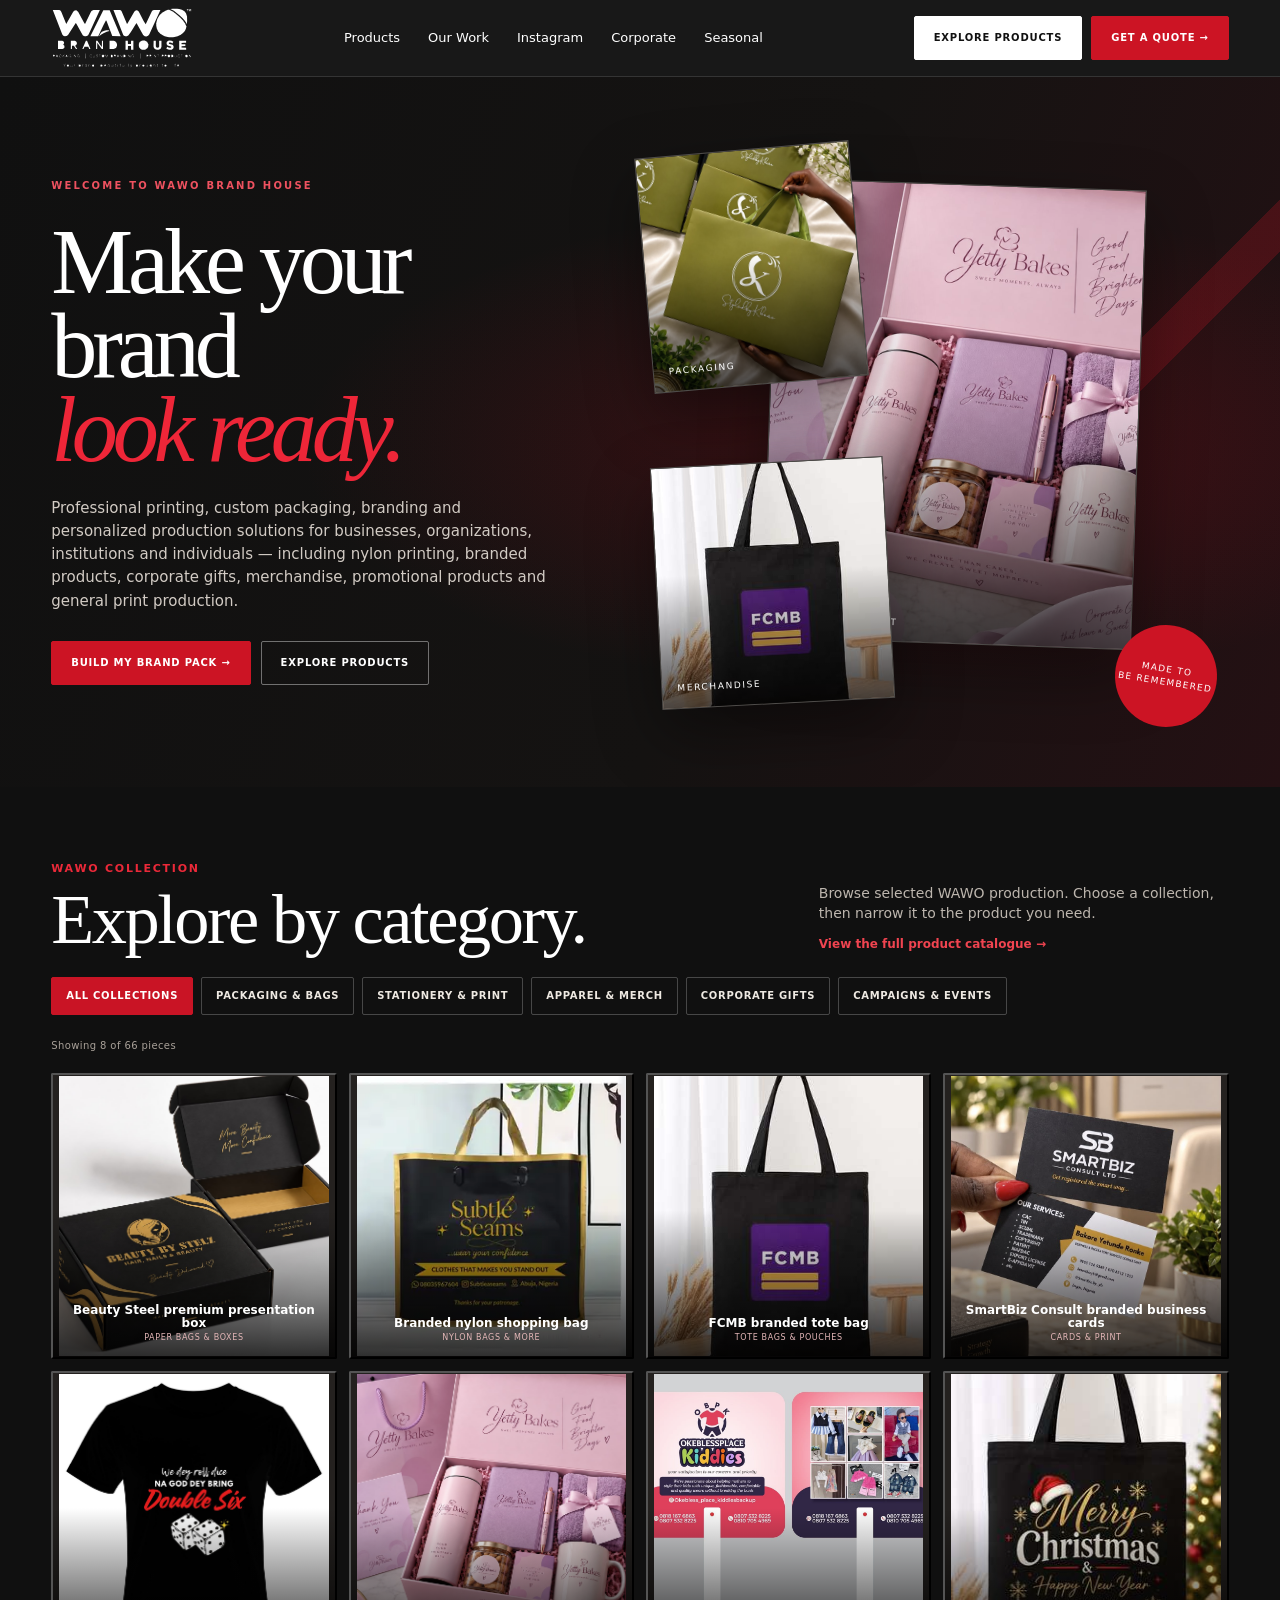
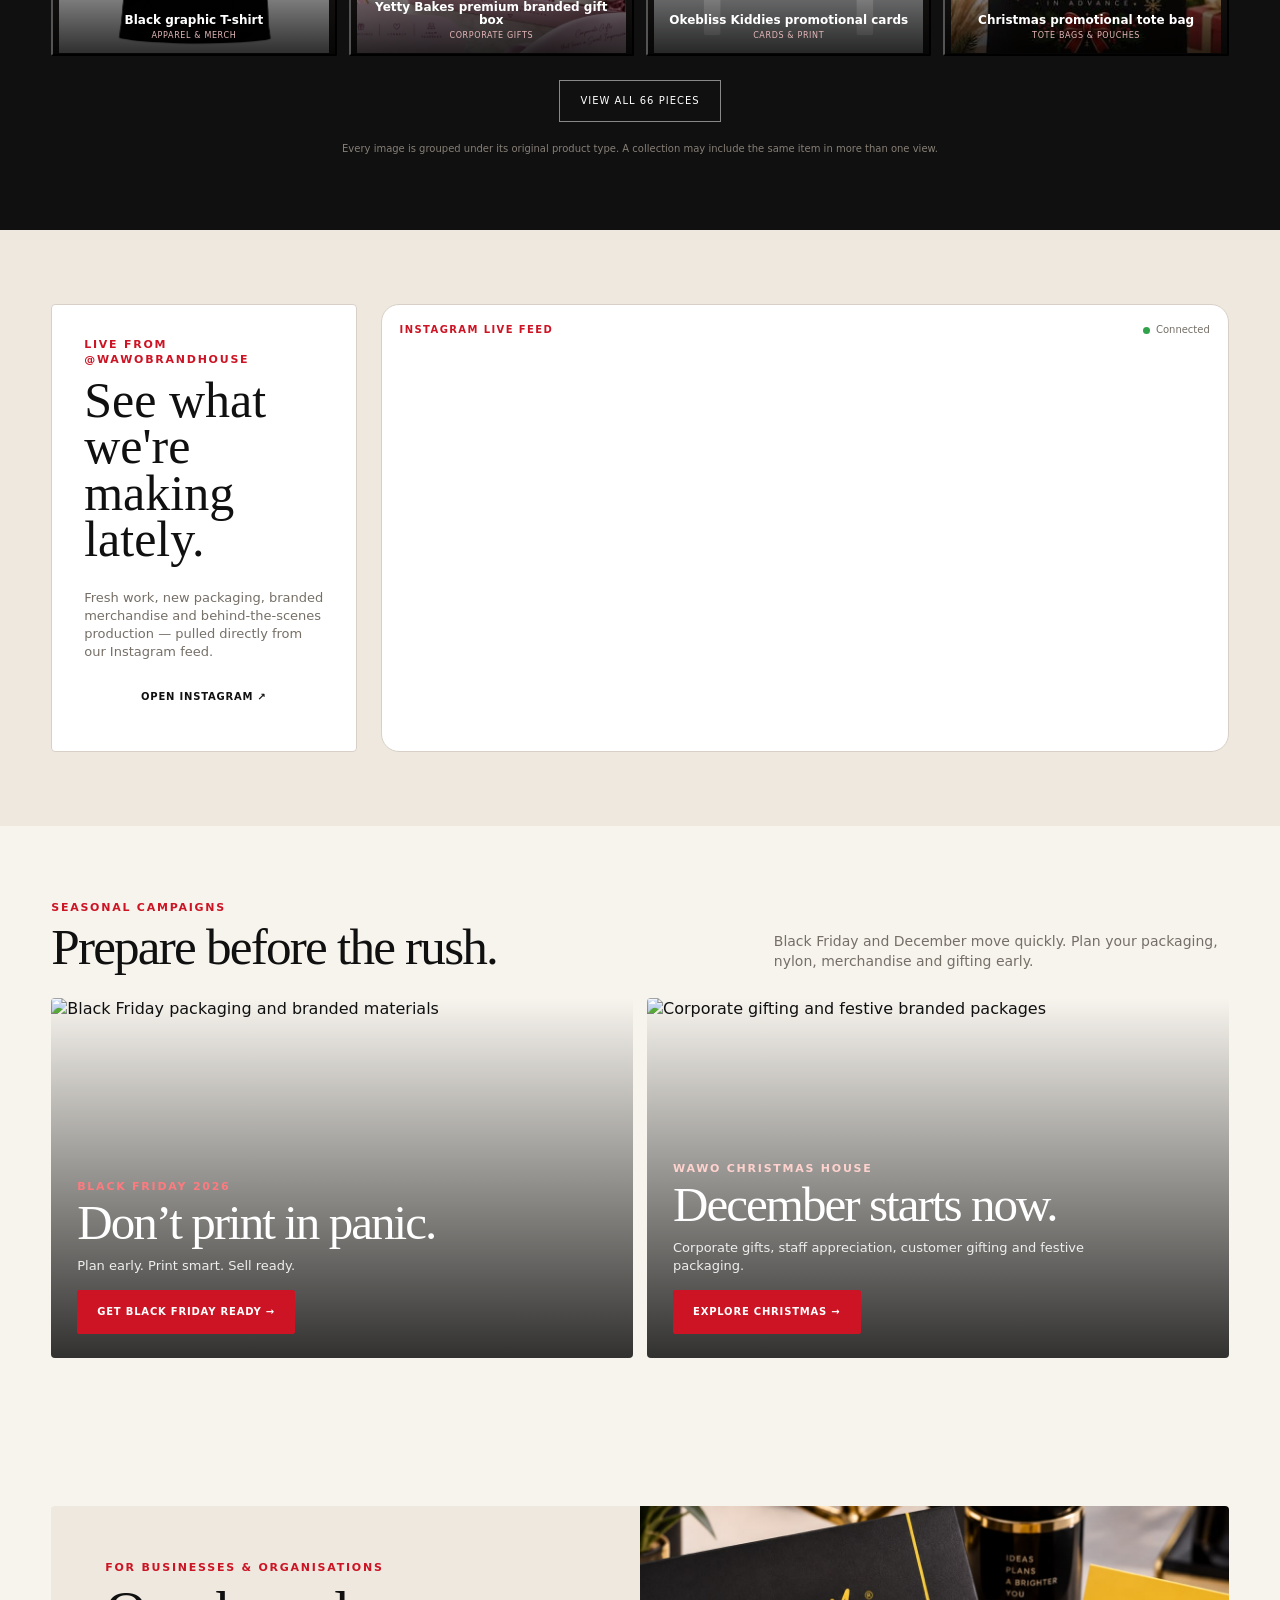
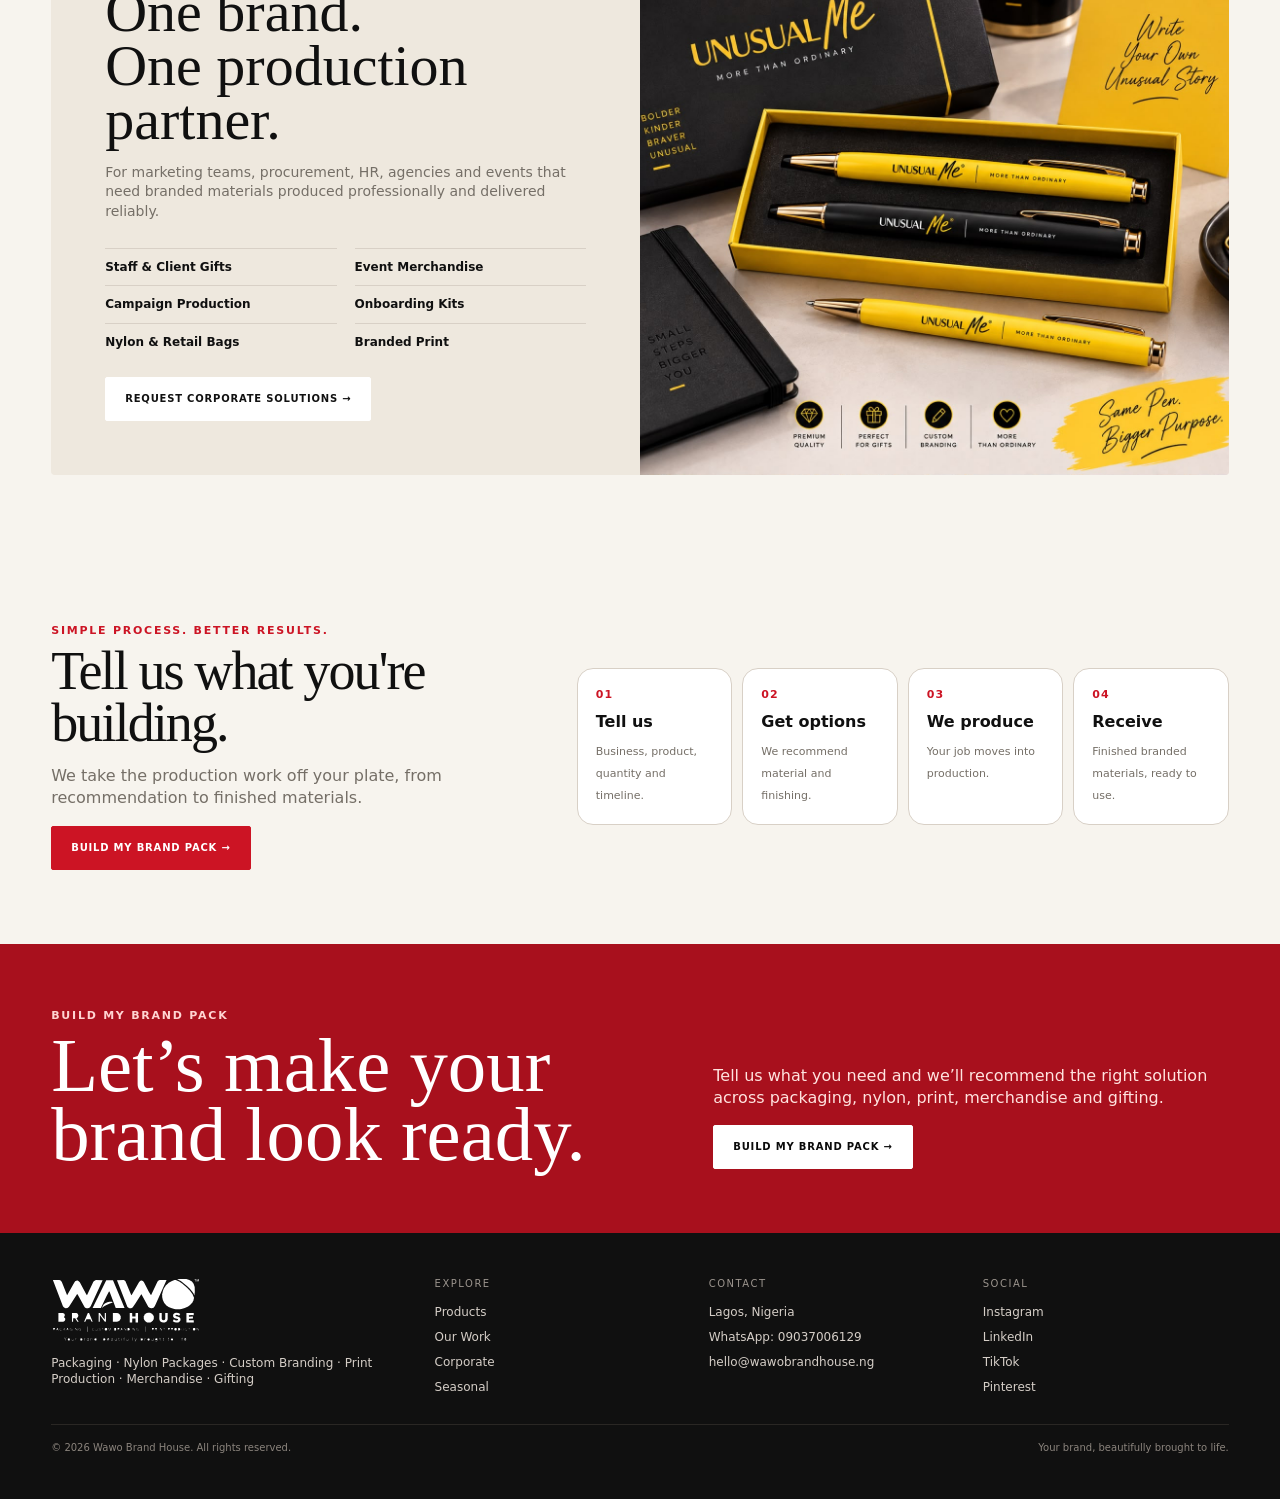
==== commit c067f421: "Keep full catalogue path visible in gallery" ====
--- a/index.html
+++ b/index.html
@@ -112,7 +112,7 @@
 .library-section .section-head{align-items:end;margin-bottom:24px}
 .library-section .section-head h2{font-size:clamp(42px,5.5vw,76px);margin-top:10px;color:#fff}
 .library-section .section-head p{color:#bdb6ae;max-width:410px}
-.library-section .eyebrow{color:#eb2939}
+.library-section .eyebrow{color:#eb2939}.library-section .library-catalogue-link{display:inline-block;margin-top:12px;color:#f04450}
 .library-shell{display:block}
 .library-tools{display:grid;gap:12px;margin:0 0 20px}
 .library-filters,.library-subfilters{display:flex;gap:8px;flex-wrap:wrap}
@@ -145,7 +145,7 @@
 <section class="hero"><div class="container hero-grid"><div class="hero-copy"><div class="eyebrow">Welcome To Wawo Brand House</div><h1>Make your brand <span>look ready.</span></h1><p>Professional printing, custom packaging, branding and personalized production solutions for businesses, organizations, institutions and individuals — including nylon printing, branded products, corporate gifts, merchandise, promotional products and general print production.</p><div class="hero-actions"><button class="btn btn-red" id="quoteHero">Build My Brand Pack →</button><a class="btn" href="#products">Explore Products</a></div></div><div class="hero-media" aria-label="Selected WAWO branded products"><div class="hero-image hero-image-main"><img src="assets/wawo-work/corporate-new-02.jpg" alt="Premium branded corporate gift packaging"><span>THE SIGNATURE SET</span></div><div class="hero-image hero-image-top"><img src="assets/wawo-work/paper-box-05.jpg" alt="Custom branded paper packaging"><span>PACKAGING</span></div><div class="hero-image hero-image-bottom"><img src="assets/wawo-work/tote-01.jpg" alt="Branded tote bag"><span>MERCHANDISE</span></div><div class="hero-stamp">MADE TO<br>BE REMEMBERED</div></div></section>
 
 <section class="section library-section" id="work"><div class="container" id="products">
-<div class="section-head"><div><div class="eyebrow">WAWO collection</div><h2>Explore by category.</h2></div><p>Browse selected WAWO production. Choose a collection, then narrow it to the product you need.</p></div>
+<div class="section-head"><div><div class="eyebrow">WAWO collection</div><h2>Explore by category.</h2></div><p>Browse selected WAWO production. Choose a collection, then narrow it to the product you need.<br><a class="text-link library-catalogue-link" href="products.html">View the full product catalogue →</a></p></div>
 <div class="library-shell">
 <div class="library-tools"><div class="library-filters" id="libraryFilters" aria-label="Filter production library"></div><div class="library-subfilters" id="librarySubfilters" aria-label="Filter by product type"></div><div class="library-results" id="libraryResults" aria-live="polite"></div></div>
 <div class="portfolio-grid library-grid" id="productionLibrary" aria-live="polite"></div>
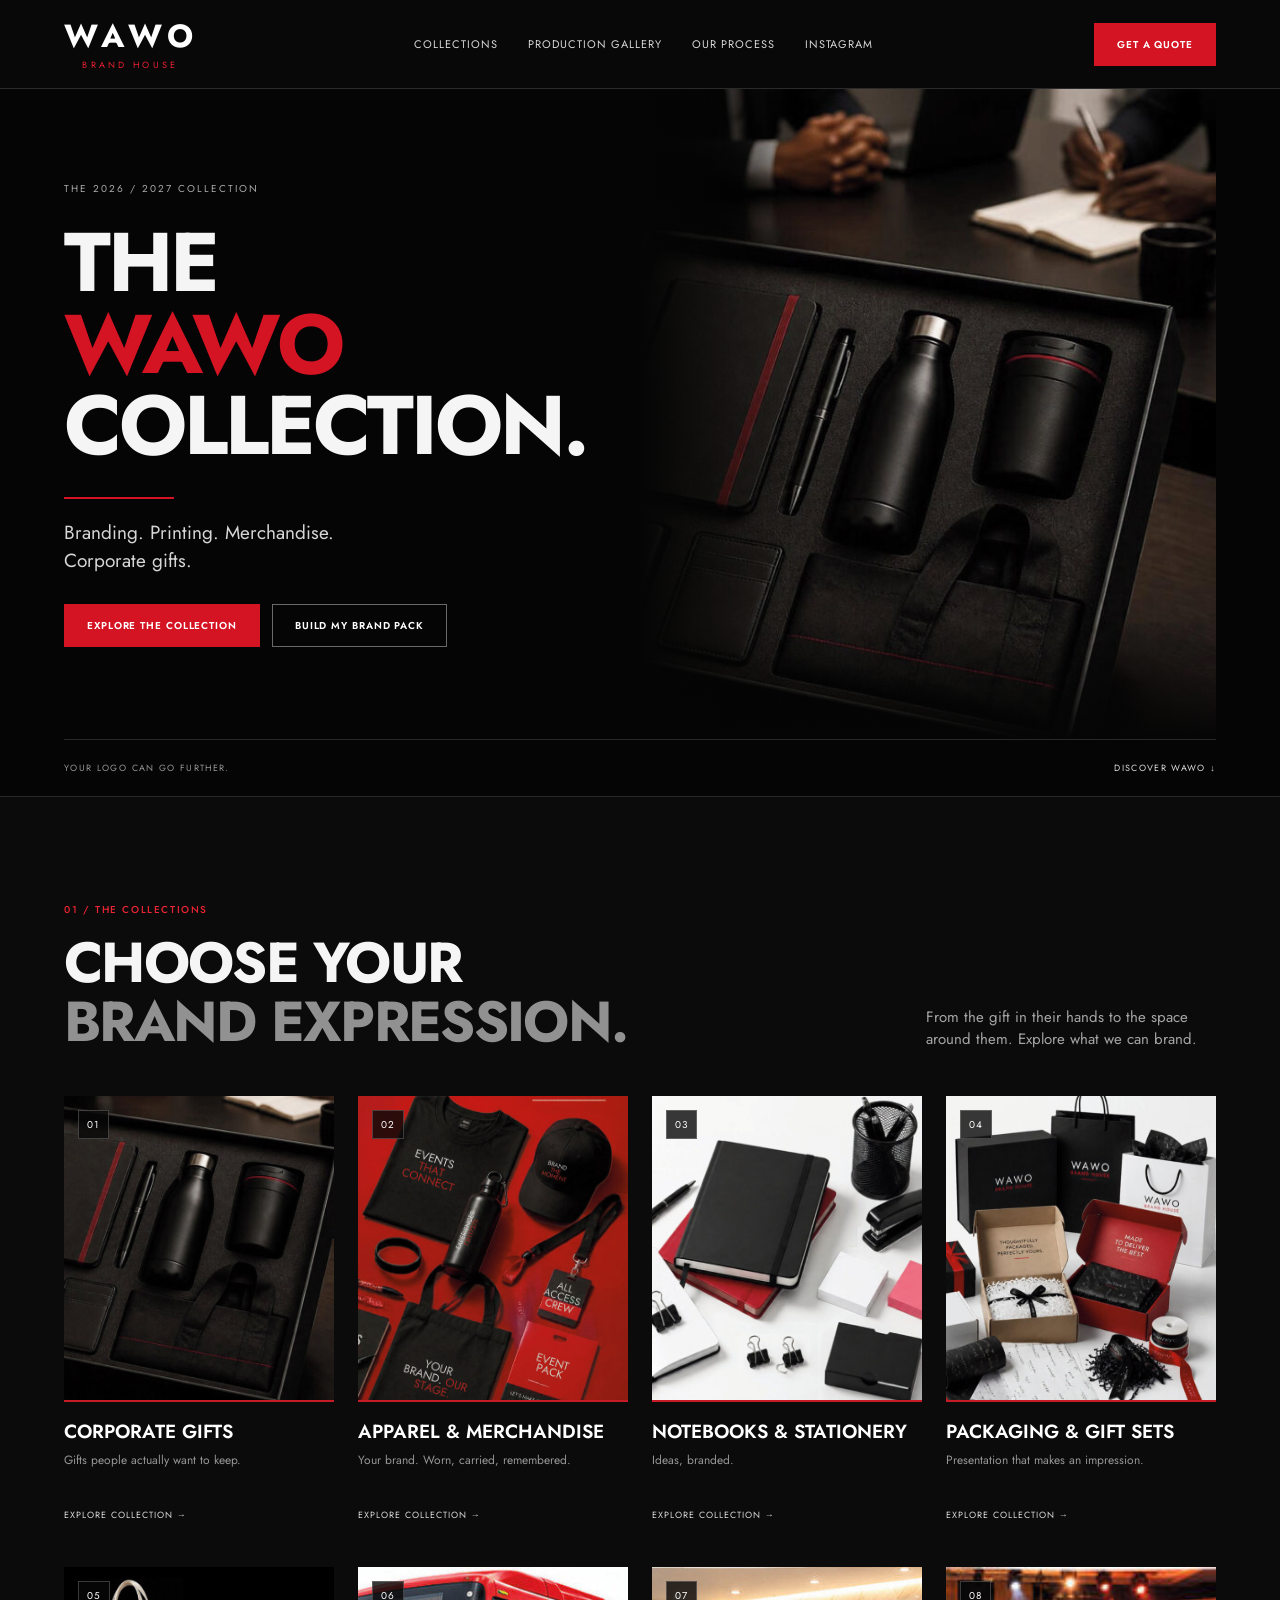
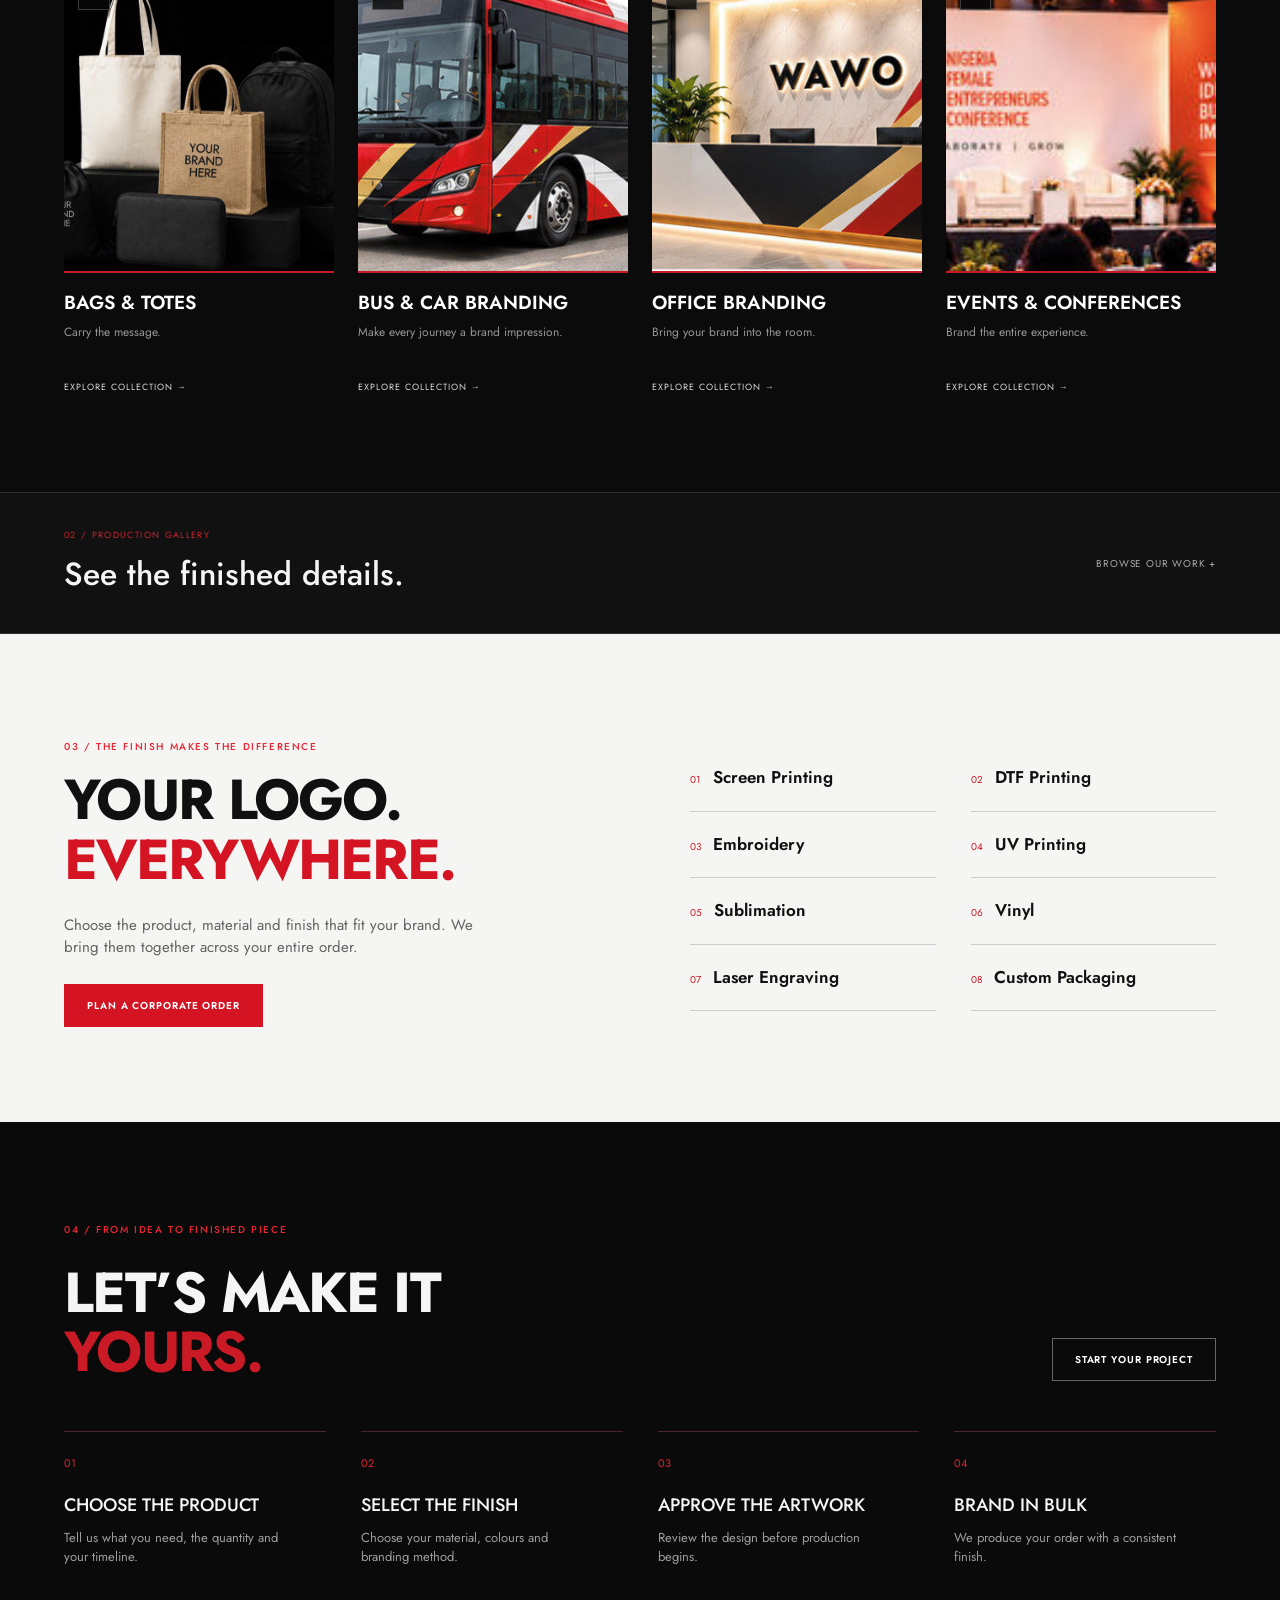
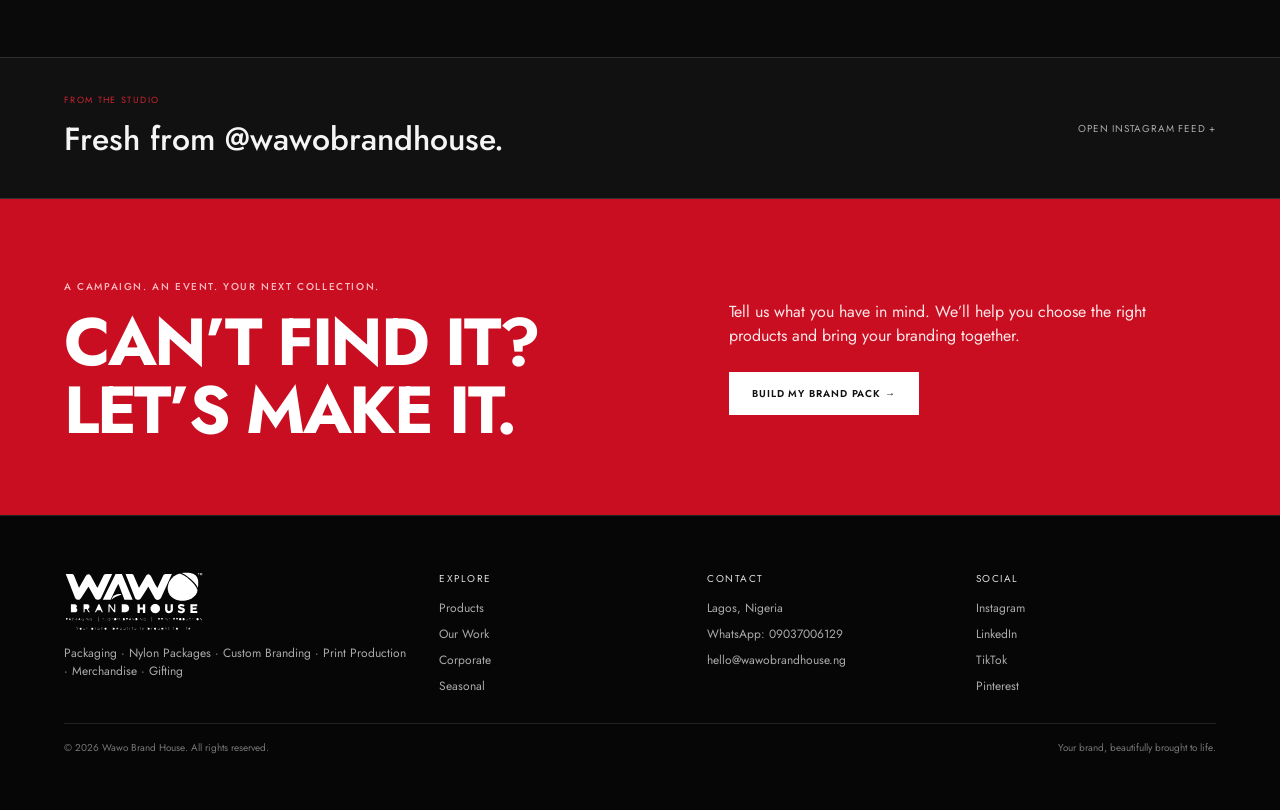
==== commit 1bebd9a6: "Rework WAWO site to match 2026 catalogue" ====
--- a/index.html
+++ b/index.html
@@ -138,31 +138,37 @@
 @media(max-width:680px){.library-section .section-head{display:block}.library-section .section-head p{margin-top:12px}.library-grid{grid-template-columns:repeat(2,minmax(0,1fr));gap:8px}.library-filter,.library-subfilter{padding:9px 10px;font-size:9px}.library-results{margin-top:1px}}
 
 </style>
-</head>
+<link rel="preconnect" href="https://fonts.googleapis.com"><link rel="preconnect" href="https://fonts.gstatic.com" crossorigin><link href="https://fonts.googleapis.com/css2?family=Jost:wght@400;500;600;700;800&display=swap" rel="stylesheet"><link rel="stylesheet" href="catalogue-theme.css?v=20261007-2"></head>
 <body>
-<header class="header"><div class="container nav"><a href="#top" aria-label="Wawo Brand House home"><img class="logo" src="logo.svg" alt="WAWO Brand House"></a><nav class="nav-links" aria-label="Primary"><a href="#products">Products</a><a href="#work">Our Work</a><a href="#instagram">Instagram</a><a href="#corporate">Corporate</a><a href="#seasonal">Seasonal</a></nav><div class="nav-actions"><a class="btn btn-dark" href="#products">Explore Products</a><button class="btn menu" id="menuBtn">Menu</button><button class="btn btn-red" id="quoteTop">Get a Quote →</button></div></div></header>
+<header class="header"><div class="container nav"><a class="wordmark" href="#top" aria-label="WAWO Brand House home"><strong>WAWO</strong><span>BRAND HOUSE</span></a><nav class="nav-links" id="primaryNav" aria-label="Primary"><a href="#products">Collections</a><a href="#work">Production gallery</a><a href="#process">Our process</a><a href="#instagram">Instagram</a></nav><div class="nav-actions"><button class="btn menu" id="menuBtn" aria-expanded="false" aria-controls="primaryNav">Menu</button><button class="btn btn-red" id="quoteTop">Get a quote</button></div></div></header>
 <main id="top">
-<section class="hero"><div class="container hero-grid"><div class="hero-copy"><div class="eyebrow">Welcome To Wawo Brand House</div><h1>Make your brand <span>look ready.</span></h1><p>Professional printing, custom packaging, branding and personalized production solutions for businesses, organizations, institutions and individuals — including nylon printing, branded products, corporate gifts, merchandise, promotional products and general print production.</p><div class="hero-actions"><button class="btn btn-red" id="quoteHero">Build My Brand Pack →</button><a class="btn" href="#products">Explore Products</a></div></div><div class="hero-media" aria-label="Selected WAWO branded products"><div class="hero-image hero-image-main"><img src="assets/wawo-work/corporate-new-02.jpg" alt="Premium branded corporate gift packaging"><span>THE SIGNATURE SET</span></div><div class="hero-image hero-image-top"><img src="assets/wawo-work/paper-box-05.jpg" alt="Custom branded paper packaging"><span>PACKAGING</span></div><div class="hero-image hero-image-bottom"><img src="assets/wawo-work/tote-01.jpg" alt="Branded tote bag"><span>MERCHANDISE</span></div><div class="hero-stamp">MADE TO<br>BE REMEMBERED</div></div></section>
-
-<section class="section library-section" id="work"><div class="container" id="products">
-<div class="section-head"><div><div class="eyebrow">WAWO collection</div><h2>Explore by category.</h2></div><p>Browse selected WAWO production. Choose a collection, then narrow it to the product you need.<br><a class="text-link library-catalogue-link" href="products.html">View the full product catalogue →</a></p></div>
+<section class="catalogue-hero"><div class="container catalogue-hero-grid"><div class="catalogue-hero-copy"><div class="edition">THE 2026 / 2027 COLLECTION</div><h1>THE<br><span>WAWO</span><br>COLLECTION.</h1><div class="red-rule"></div><p>Branding. Printing. Merchandise.<br>Corporate gifts.</p><div class="hero-actions"><a class="btn btn-red" href="#products">Explore the collection</a><button class="btn btn-outline" id="quoteHero">Build my brand pack</button></div></div><div class="catalogue-hero-image"><img src="assets/catalogue/hero.jpg" alt="Black executive gift set from the WAWO catalogue" fetchpriority="high" width="832" height="963"></div></div><div class="container hero-foot"><span>YOUR LOGO CAN GO FURTHER.</span><a href="#products">DISCOVER WAWO ↓</a></div></section>
+<section class="collections-section" id="products"><div class="container"><div class="collection-heading"><div><p class="eyebrow">01 / THE COLLECTIONS</p><h2>CHOOSE YOUR<br><span>BRAND EXPRESSION.</span></h2></div><p>From the gift in their hands to the space around them. Explore what we can brand.</p></div><div class="collection-grid"><button type="button" class="collection-card" data-collection="gifts"><div class="collection-photo"><img src="assets/catalogue/gifts.jpg" alt="Corporate Gifts catalogue preview" loading="lazy" width="800" height="600"><span class="collection-number">01</span></div><div class="collection-info"><h3>Corporate Gifts</h3><p>Gifts people actually want to keep.</p><span class="collection-link">Explore collection →</span></div></button>
+<button type="button" class="collection-card" data-collection="merchandise"><div class="collection-photo"><img src="assets/catalogue/merchandise.jpg" alt="Apparel & Merchandise catalogue preview" loading="lazy" width="800" height="600"><span class="collection-number">02</span></div><div class="collection-info"><h3>Apparel & Merchandise</h3><p>Your brand. Worn, carried, remembered.</p><span class="collection-link">Explore collection →</span></div></button>
+<button type="button" class="collection-card" data-collection="stationery"><div class="collection-photo"><img src="assets/catalogue/stationery.jpg" alt="Notebooks & Stationery catalogue preview" loading="lazy" width="800" height="600"><span class="collection-number">03</span></div><div class="collection-info"><h3>Notebooks & Stationery</h3><p>Ideas, branded.</p><span class="collection-link">Explore collection →</span></div></button>
+<button type="button" class="collection-card" data-collection="packaging"><div class="collection-photo"><img src="assets/catalogue/packaging.jpg" alt="Packaging & Gift Sets catalogue preview" loading="lazy" width="800" height="600"><span class="collection-number">04</span></div><div class="collection-info"><h3>Packaging & Gift Sets</h3><p>Presentation that makes an impression.</p><span class="collection-link">Explore collection →</span></div></button>
+<button type="button" class="collection-card" data-collection="bags"><div class="collection-photo"><img src="assets/catalogue/bags.jpg" alt="Bags & Totes catalogue preview" loading="lazy" width="800" height="600"><span class="collection-number">05</span></div><div class="collection-info"><h3>Bags & Totes</h3><p>Carry the message.</p><span class="collection-link">Explore collection →</span></div></button>
+<button type="button" class="collection-card" data-collection="vehicles"><div class="collection-photo"><img src="assets/catalogue/vehicles.jpg" alt="Bus & Car Branding catalogue preview" loading="lazy" width="800" height="600"><span class="collection-number">06</span></div><div class="collection-info"><h3>Bus & Car Branding</h3><p>Make every journey a brand impression.</p><span class="collection-link">Explore collection →</span></div></button>
+<button type="button" class="collection-card" data-collection="office"><div class="collection-photo"><img src="assets/catalogue/office.jpg" alt="Office Branding catalogue preview" loading="lazy" width="800" height="600"><span class="collection-number">07</span></div><div class="collection-info"><h3>Office Branding</h3><p>Bring your brand into the room.</p><span class="collection-link">Explore collection →</span></div></button>
+<button type="button" class="collection-card" data-collection="events"><div class="collection-photo"><img src="assets/catalogue/events.jpg" alt="Events & Conferences catalogue preview" loading="lazy" width="800" height="600"><span class="collection-number">08</span></div><div class="collection-info"><h3>Events & Conferences</h3><p>Brand the entire experience.</p><span class="collection-link">Explore collection →</span></div></button></div></div></section>
+<section class="production-archive" id="work"><div class="container"><details id="workDetails"><summary><span><small>02 / PRODUCTION GALLERY</small><strong>See the finished details.</strong></span><span class="archive-action">Browse our work +</span></summary><section class="section library-section" id="production-gallery"><div class="container" id="production-items">
+<div class="section-head"><div><div class="eyebrow">WAWO collection</div><h2>Our production gallery.</h2></div><p>Browse selected WAWO production. Choose a collection, then narrow it to the product you need.<br><a class="text-link library-catalogue-link" href="products.html">View the full product catalogue →</a></p></div>
 <div class="library-shell">
 <div class="library-tools"><div class="library-filters" id="libraryFilters" aria-label="Filter production library"></div><div class="library-subfilters" id="librarySubfilters" aria-label="Filter by product type"></div><div class="library-results" id="libraryResults" aria-live="polite"></div></div>
 <div class="portfolio-grid library-grid" id="productionLibrary" aria-live="polite"></div>
 <div class="library-actions"><button class="library-more" id="libraryLoadMore" type="button" hidden>View all</button></div>
-<div class="disclaimer">Every image is grouped under its original product type. A collection may include the same item in more than one view.</div>
+
 </div></div></section>
 
-<section class="section instagram" id="instagram"><div class="container"><div class="ig-shell"><div class="ig-copy"><div class="eyebrow">Live from @wawobrandhouse</div><h2>See what we're making lately.</h2><p>Fresh work, new packaging, branded merchandise and behind-the-scenes production — pulled directly from our Instagram feed.</p><button class="btn btn-dark" id="igSetup">Open Instagram ↗</button></div><div class="ig-feed"><div class="ig-feed-head"><span class="ig-feed-label">Instagram live feed</span><span class="ig-feed-status">Connected</span></div><div class="ig-live" id="igLive"><div class="juicer-feed" data-feed-id="wawobrandhouse"></div><script type="text/javascript" src="https://www.juicer.io/embed/wawobrandhouse/embed-code.js" async defer></script></div><div class="ig-fallback" id="igFallback"><div><b>Instagram feed unavailable</b><span>We couldn't load the live feed right now. You can still view the latest @wawobrandhouse posts on Instagram.</span><button class="btn btn-dark" id="igFallbackBtn">Open Instagram ↗</button></div></div></div></div></div></section>
-
-<section class="section" id="seasonal"><div class="container"><div class="section-head"><div><div class="eyebrow">Seasonal campaigns</div><h2>Prepare before the rush.</h2></div><p>Black Friday and December move quickly. Plan your packaging, nylon, merchandise and gifting early.</p></div><div class="campaigns"><article class="campaign"><img src="https://images.unsplash.com/photo-1607082350899-7e105aa886ae?auto=format&fit=crop&w=1400&q=88" loading="lazy" alt="Black Friday packaging and branded materials"><div class="campaign-copy"><div class="eyebrow" style="color:#ff7a7f">BLACK FRIDAY 2026</div><h3>Don’t print in panic.</h3><p>Plan early. Print smart. Sell ready.</p><button class="btn btn-red" data-campaign="Black Friday">Get Black Friday ready →</button></div></article><article class="campaign"><img src="https://images.unsplash.com/photo-1512909006721-3d6018887383?auto=format&fit=crop&w=1400&q=88" loading="lazy" alt="Corporate gifting and festive branded packages"><div class="campaign-copy"><div class="eyebrow" style="color:#ffd2ce">WAWO CHRISTMAS HOUSE</div><h3>December starts now.</h3><p>Corporate gifts, staff appreciation, customer gifting and festive packaging.</p><button class="btn btn-red" data-campaign="Christmas House">Explore Christmas →</button></div></article></div></div></section>
-
-<section class="section" id="corporate"><div class="container corp"><div class="corp-copy"><div class="eyebrow">For businesses & organisations</div><h2>One brand.<br>One production partner.</h2><p>For marketing teams, procurement, HR, agencies and events that need branded materials produced professionally and delivered reliably.</p><div class="corp-list"><div>Staff & Client Gifts</div><div>Event Merchandise</div><div>Campaign Production</div><div>Onboarding Kits</div><div>Nylon & Retail Bags</div><div>Branded Print</div></div><button class="btn btn-dark" data-product="Corporate solutions">Request corporate solutions →</button></div><div class="corp-media"><img src="assets/wawo-work/corporate-new-04.jpg" loading="lazy" alt="Corporate gift presentation and branded merchandise"></div></div></section>
-
-<section class="section"><div class="container process"><div class="process-copy"><div class="eyebrow">Simple process. Better results.</div><h2>Tell us what you're building.</h2><p>We take the production work off your plate, from recommendation to finished materials.</p><button class="btn btn-red" id="quoteProcess">Build My Brand Pack →</button></div><div class="steps"><div class="step"><b>01</b><strong>Tell us</strong><span>Business, product, quantity and timeline.</span></div><div class="step"><b>02</b><strong>Get options</strong><span>We recommend material and finishing.</span></div><div class="step"><b>03</b><strong>We produce</strong><span>Your job moves into production.</span></div><div class="step"><b>04</b><strong>Receive</strong><span>Finished branded materials, ready to use.</span></div></div></div></section>
-
-<section class="cta"><div class="container cta-grid"><div><div class="eyebrow" style="color:#ffd4d2">BUILD MY BRAND PACK</div><h2>Let’s make your brand look ready.</h2></div><div><p>Tell us what you need and we’ll recommend the right solution across packaging, nylon, print, merchandise and gifting.</p><button class="btn" id="quoteCta">Build My Brand Pack →</button></div></div></section>
+</details></div></section>
+<section class="brand-method" id="corporate"><div class="container method-grid"><div><p class="eyebrow">03 / THE FINISH MAKES THE DIFFERENCE</p><h2>YOUR LOGO.<br><span>EVERYWHERE.</span></h2><p>Choose the product, material and finish that fit your brand. We bring them together across your entire order.</p><button class="btn btn-red" data-product="Corporate Gifts">Plan a corporate order</button></div><div class="techniques"><div><span>01</span>Screen Printing</div><div><span>02</span>DTF Printing</div><div><span>03</span>Embroidery</div><div><span>04</span>UV Printing</div><div><span>05</span>Sublimation</div><div><span>06</span>Vinyl</div><div><span>07</span>Laser Engraving</div><div><span>08</span>Custom Packaging</div></div></div></section>
+<section class="process-section" id="process"><div class="container"><p class="eyebrow">04 / FROM IDEA TO FINISHED PIECE</p><div class="process-title"><h2>LET’S MAKE IT<br><span>YOURS.</span></h2><button class="btn btn-outline" id="quoteProcess">Start your project</button></div><div class="catalogue-steps"><div><span>01</span><h3>Choose the product</h3><p>Tell us what you need, the quantity and your timeline.</p></div><div><span>02</span><h3>Select the finish</h3><p>Choose your material, colours and branding method.</p></div><div><span>03</span><h3>Approve the artwork</h3><p>Review the design before production begins.</p></div><div><span>04</span><h3>Brand in bulk</h3><p>We produce your order with a consistent finish.</p></div></div></div></section>
+<section class="studio-archive" id="instagram"><div class="container"><details><summary><span><small>FROM THE STUDIO</small><strong>Fresh from @wawobrandhouse.</strong></span><span class="archive-action">Open Instagram feed +</span></summary><section class="section instagram" id="instagram-feed"><div class="container"><div class="ig-shell"><div class="ig-copy"><div class="eyebrow">Live from @wawobrandhouse</div><h2>See what we're making lately.</h2><p>Fresh work, new packaging, branded merchandise and behind-the-scenes production — pulled directly from our Instagram feed.</p><button class="btn btn-dark" id="igSetup">Open Instagram ↗</button></div><div class="ig-feed"><div class="ig-feed-head"><span class="ig-feed-label">Instagram live feed</span><span class="ig-feed-status">Connected</span></div><div class="ig-live" id="igLive"><div class="juicer-feed" data-feed-id="wawobrandhouse"></div><script type="text/javascript" src="https://www.juicer.io/embed/wawobrandhouse/embed-code.js" async defer></script></div><div class="ig-fallback" id="igFallback"><div><b>Instagram feed unavailable</b><span>We couldn't load the live feed right now. You can still view the latest @wawobrandhouse posts on Instagram.</span><button class="btn btn-dark" id="igFallbackBtn">Open Instagram ↗</button></div></div></div></div></div></section>
+
+</details></div></section>
+<section class="catalogue-cta" id="seasonal"><div class="container"><div><p class="eyebrow">A CAMPAIGN. AN EVENT. YOUR NEXT COLLECTION.</p><h2>CAN’T FIND IT?<br>LET’S MAKE IT.</h2></div><div><p>Tell us what you have in mind. We’ll help you choose the right products and bring your branding together.</p><button class="btn" id="quoteCta">Build my brand pack →</button></div></div></section>
 </main>
+<dialog class="collection-dialog" id="collectionDialog" aria-labelledby="collectionTitle"><button class="dialog-close" id="collectionClose" aria-label="Close collection">Close ×</button><div class="dialog-layout"><div><img id="collectionImage" alt=""><small class="concept-caption">From the WAWO catalogue</small></div><div class="dialog-copy"><p class="eyebrow">EXPLORE THE COLLECTION</p><h2 id="collectionTitle"></h2><p id="collectionDescription"></p><ul id="collectionItems"></ul><button class="btn btn-red" id="collectionQuote">Request a quote</button><a class="dialog-catalogue" href="products.html">Browse the product gallery →</a></div></div></dialog>
 <footer><div class="container"><div class="footer-grid"><div><img class="footer-logo" src="logo.svg" alt="WAWO Brand House"><div class="footer-links">Packaging · Nylon Packages · Custom Branding · Print Production · Merchandise · Gifting</div></div><div><div class="footer-title">Explore</div><div class="footer-links"><a href="#products">Products</a><a href="#work">Our Work</a><a href="#corporate">Corporate</a><a href="#seasonal">Seasonal</a></div></div><div><div class="footer-title">Contact</div><div class="footer-links"><span>Lagos, Nigeria</span><span>WhatsApp: <a href="https://wa.me/message/4DWMXRBSPKV2J1" target="_blank" rel="noopener">09037006129</a></span><span><a href="mailto:hello@wawobrandhouse.ng">hello@wawobrandhouse.ng</a></span></div></div><div><div class="footer-title">Social</div><div class="footer-links"><a href="#instagram">Instagram</a><a href="#">LinkedIn</a><a href="#">TikTok</a><a href="#">Pinterest</a></div></div></div><div class="footer-small"><span>© 2026 Wawo Brand House. All rights reserved.</span><span>Your brand, beautifully brought to life.</span></div></div></footer>
 
 <div id="quote"></div><div class="modal" id="quoteModal" role="dialog" aria-modal="true" aria-labelledby="quoteTitle"><div class="modal-box"><div class="modal-head"><h3 id="quoteTitle">Build My Brand Pack</h3><button class="close" id="closeModal" aria-label="Close">×</button></div><form class="form" id="quoteForm"><div class="form-grid">
@@ -295,7 +301,27 @@
 '',
 'Please review this enquiry and provide the appropriate quote and production recommendations.'
 ].join('\n');const phone=String(CONFIG.whatsappNumber||CONFIG.whatsapp||'').replace(/\\D/g,'');const link=phone?`https://wa.me/${phone}?text=${encodeURIComponent(message)}`:String(CONFIG.whatsappLink||'').trim();if(!link){alert('Wawo WhatsApp is not configured yet. Add the WhatsApp number or link in config.js before launch.');return}window.open(link,'_blank');closeQuote();resetQuote()});const igFallbackBtn=document.getElementById('igFallbackBtn');if(igFallbackBtn)igFallbackBtn.addEventListener('click',()=>window.open(CONFIG.instagramUrl,'_blank'));
-const menuBtn=document.getElementById('menuBtn');if(menuBtn)menuBtn.addEventListener('click',()=>{const n=document.querySelector('.nav-links');const open=n.dataset.open==='1';n.dataset.open=open?'0':'1';n.style.display=open?'none':'flex';n.style.position='absolute';n.style.top='68px';n.style.left='0';n.style.right='0';n.style.padding='18px 6vw';n.style.background='rgba(251,250,248,.98)';n.style.flexDirection='column';n.style.gap='12px';n.querySelectorAll('a').forEach(a=>a.addEventListener('click',()=>{n.dataset.open='0';n.style.display='none'}))});
+const menuBtn=document.getElementById('menuBtn');if(menuBtn){const nav=document.querySelector('.nav-links');menuBtn.addEventListener('click',()=>{const isOpen=nav.classList.toggle('is-open');menuBtn.setAttribute('aria-expanded',String(isOpen));});nav.querySelectorAll('a').forEach(link=>link.addEventListener('click',()=>{nav.classList.remove('is-open');menuBtn.setAttribute('aria-expanded','false');}));}
 </script>
-</body>
-</html>+<script>
+const catalogueCollections=[["gifts","Corporate Gifts","Gifts people actually want to keep.","Corporate Gifts",["Executive gift sets","Employee welcome kits","Client appreciation gifts","Drinkware & tech accessories"]],["merchandise","Apparel & Merchandise","Your brand. Worn, carried, remembered.","Apparel & Merch",["T-shirts & polos","Caps & headwear","Hoodies & workwear","Promotional merchandise"]],["stationery","Notebooks & Stationery","Ideas, branded.","Cards & Print",["Notebooks & diaries","Pens & writing tools","Calendars & desk accessories","Cards, labels & paper prints"]],["packaging","Packaging & Gift Sets","Presentation that makes an impression.","Boxes",["Rigid & corrugated boxes","Paper & gift bags","Mailers & nylon bags","Labels, tissue & inserts"]],["bags","Bags & Totes","Carry the message.","Paper Bags",["Cotton & jute totes","Drawstring bags","Backpacks & laptop bags","Pouches & shoppers"]],["vehicles","Bus & Car Branding","Make every journey a brand impression.","Other",["Full vehicle wraps","Partial vehicle branding","Commercial bus graphics","Fleet branding"]],["office","Office Branding","Bring your brand into the room.","Other",["Reception branding","Wall graphics","Glass partition graphics","Wayfinding & room signs"]],["events","Events & Conferences","Brand the entire experience.","Other",["Stage & backdrop branding","Registration & photo walls","Exhibition booths & signage","Attendee packs & merchandise"]]];
+const collectionDialog=document.getElementById('collectionDialog');
+let chosenCollection=null;
+document.querySelectorAll('[data-collection]').forEach(button=>button.addEventListener('click',()=>{
+ chosenCollection=catalogueCollections.find(x=>x[0]===button.dataset.collection);
+ const [id,title,desc,product,items]=chosenCollection;
+ document.getElementById('collectionTitle').textContent=title;
+ document.getElementById('collectionDescription').textContent=desc;
+ const img=document.getElementById('collectionImage');img.src='assets/catalogue/'+id+'.jpg';img.alt=title+' catalogue preview';
+ document.getElementById('collectionItems').replaceChildren(...items.map(item=>{const li=document.createElement('li');li.textContent=item;return li;}));
+ collectionDialog.showModal();
+}));
+document.getElementById('collectionClose').addEventListener('click',()=>collectionDialog.close());
+collectionDialog.addEventListener('click',event=>{if(event.target===collectionDialog){const r=collectionDialog.getBoundingClientRect();if(event.clientX<r.left||event.clientX>r.right||event.clientY<r.top||event.clientY>r.bottom)collectionDialog.close();}});
+document.getElementById('collectionQuote').addEventListener('click',()=>{
+ if(!chosenCollection)return;collectionDialog.close();openQuote(chosenCollection[3]);
+ const title=chosenCollection[1];document.querySelector('textarea[name="notes"]').value='I would like a quote for '+title+'. ';
+ if(chosenCollection[3]==='Other'){const otherChoice=[...document.querySelectorAll('#productChoices .choice')].find(button=>button.textContent.trim()==='Other');if(otherChoice){selected.add('Other');otherChoice.classList.add('active');}document.getElementById('otherProductField').style.display='grid';const input=document.getElementById('otherProduct');input.required=true;input.value=title;}
+});
+</script></body>
+</html>
--- a/catalogue-theme.css
+++ b/catalogue-theme.css
@@ -0,0 +1,20 @@
+
+:root{--red:#d41423;--red2:#e82130;--ink:#080808;--paper:#0b0b0b;--cream:#151515;--warm:#202020;--muted:#a6a6a6;--line:#303030;--serif:'Jost',Arial,sans-serif;--sans:'Jost',Arial,sans-serif}
+html{scroll-behavior:smooth;scroll-padding-top:90px}body{background:#0b0b0b;color:#f5f5f5;font-family:var(--sans);line-height:1.5}button,input,select,textarea{font:inherit}a,button{-webkit-tap-highlight-color:transparent}button:focus-visible,a:focus-visible,summary:focus-visible{outline:2px solid #f34550;outline-offset:5px}body:has(dialog[open]){overflow:hidden}.container{width:min(1320px,90vw)}
+.header{background:#090909f5;border-bottom:1px solid #2a2a2a;backdrop-filter:blur(14px)}.nav{height:88px;gap:30px}.wordmark{display:grid;line-height:1;text-align:center}.wordmark strong{font-size:32px;font-weight:700;letter-spacing:.18em;margin-right:-.18em}.wordmark span{font-size:9px;letter-spacing:.35em;color:#ec2030;margin-top:8px;margin-right:-.35em}.nav-links{gap:30px;font-size:11px;text-transform:uppercase;letter-spacing:.09em}.nav-links a{padding:20px 0;color:#d8d8d8}.nav-links a:hover{color:#fff}.nav-actions{gap:10px}
+.btn{border-radius:0;padding:14px 22px;text-transform:uppercase;letter-spacing:.09em;font-size:10px;font-weight:600;line-height:1.3;background:transparent;color:#fff;border:1px solid #555;transition:background .18s,border-color .18s}.btn:hover{transform:none;background:#292929;border-color:#999}.btn-red,.btn.red{background:var(--red);border-color:var(--red);color:#fff}.btn-red:hover,.btn.red:hover{background:#ed1c2b;border-color:#ed1c2b}.btn-outline{border-color:#666;background:transparent;color:#fff}.btn-dark{background:#fff;color:#111;border-color:#fff}
+.catalogue-hero{background:#050505;position:relative;border-bottom:1px solid #282828;overflow:hidden}.catalogue-hero-grid{display:grid;grid-template-columns:1fr 1fr;min-height:650px;align-items:center;position:relative}.catalogue-hero-copy{z-index:2;padding:70px 0;position:relative}.edition{font-size:10px;letter-spacing:.2em;color:#aaa;margin-bottom:26px}.catalogue-hero h1{font-family:var(--sans);font-weight:700;font-size:clamp(55px,6.5vw,100px);line-height:.98;letter-spacing:-.035em;margin:0}.catalogue-hero h1 span{color:var(--red)}.red-rule{width:110px;height:2px;background:var(--red);margin:30px 0 20px}.catalogue-hero p{font-size:19px;line-height:1.5;margin:0 0 28px;color:#d6d6d6}.hero-actions{justify-content:flex-start;gap:12px;flex-wrap:wrap}.catalogue-hero-image{height:650px;position:relative;align-self:stretch}.catalogue-hero-image img{height:100%;width:100%;object-fit:cover;object-position:50% 65%}.catalogue-hero-image:after{content:"";position:absolute;inset:0;background:linear-gradient(90deg,#050505,transparent 30%),linear-gradient(0deg,#050505,transparent 18%)}.hero-foot{display:flex;justify-content:space-between;align-items:center;border-top:1px solid #292929;padding:21px 0;color:#989898;font-size:9px;letter-spacing:.15em}.hero-foot a{color:#ddd}
+.eyebrow{font-size:10px;letter-spacing:.16em;font-weight:500;text-transform:uppercase;color:#ec2433}.collections-section{padding:95px 0}.collection-heading{display:flex;justify-content:space-between;align-items:end;gap:45px;margin-bottom:45px}.collection-heading h2,.method-grid h2,.process-title h2{font-family:var(--sans);font-size:clamp(35px,4.4vw,62px);font-weight:700;line-height:1.05;letter-spacing:-.03em;margin:16px 0 0}.collection-heading h2 span{color:#919191}.collection-heading>p{max-width:290px;color:#a5a5a5;font-size:15px;margin:0}.collection-grid{display:grid;grid-template-columns:repeat(4,minmax(0,1fr));gap:42px 24px}.collection-card{display:block;background:transparent;border:0;padding:0;color:#fff;text-align:left;min-width:0}.collection-photo{aspect-ratio:4/4.5;position:relative;overflow:hidden;background:#151515}.collection-photo img{width:100%;height:100%;object-fit:cover;transition:transform .55s ease}.collection-card:hover img{transform:scale(1.045)}.collection-number{position:absolute;top:14px;left:14px;font-size:10px;letter-spacing:.1em;background:#080808cc;border:1px solid #ffffff35;color:#fff;padding:6px 8px}.collection-info{border-top:2px solid #c71a27;padding:19px 0 0}.collection-info h3{font-size:19px;font-weight:600;line-height:1.15;letter-spacing:0;text-transform:uppercase;margin:0 0 9px}.collection-info p{font-size:12px;color:#969696;min-height:38px;margin:0 0 12px}.collection-link{font-size:9px;letter-spacing:.11em;text-transform:uppercase;color:#ddd}.collection-card[data-collection="events"] img{object-position:50%}.collection-card[data-collection="vehicles"] img{object-position:38%}.collection-card[data-collection="office"] img{object-position:36%}
+.production-archive,.studio-archive{border-top:1px solid #303030;border-bottom:1px solid #303030;background:#111;padding:0}.production-archive summary,.studio-archive summary{list-style:none;cursor:pointer;padding:35px 0;display:flex;justify-content:space-between;align-items:center;gap:24px}.production-archive summary::-webkit-details-marker,.studio-archive summary::-webkit-details-marker{display:none}summary small{display:block;font-size:9px;color:#ca2430;letter-spacing:.15em;margin-bottom:9px}summary strong{font-size:clamp(22px,2.5vw,34px);font-weight:500}.archive-action{font-size:10px;text-transform:uppercase;letter-spacing:.08em;color:#aaa}details[open]>summary{border-bottom:1px solid #333}.library-section{padding:35px 0;background:transparent}.library-section .container{width:100%}.library-section .section-head h2{font-size:35px}.library-section .section-head p{font-size:13px}.library-grid{gap:16px}.library-card{border:0}.library-filter,.library-subfilter{font-family:var(--sans);font-weight:500;font-size:10px}.library-section .disclaimer{display:none}
+.brand-method{padding:95px 0;background:#f5f5f3;color:#101010}.method-grid{display:grid;grid-template-columns:1fr 1fr;gap:100px;align-items:center}.method-grid h2 span{color:#d41423}.method-grid p:not(.eyebrow){font-size:15px;color:#626262;max-width:440px;margin:25px 0}.techniques{display:grid;grid-template-columns:1fr 1fr;gap:0 35px}.techniques>div{padding:20px 0;border-bottom:1px solid #ccc;font-size:17px;font-weight:600}.techniques span{font-size:10px;font-weight:400;color:#c91926;margin-right:12px}
+.process-section{padding:90px 0;background:#0a0a0a}.process-title{display:flex;justify-content:space-between;align-items:end;gap:30px}.process-title h2 span{color:#c91a26}.catalogue-steps{display:grid;grid-template-columns:repeat(4,1fr);gap:35px;margin-top:50px}.catalogue-steps>div{border-top:1px solid #4c2529;padding-top:18px}.catalogue-steps span{font-size:11px;color:#db2532}.catalogue-steps h3{font-size:18px;text-transform:uppercase;font-weight:500;margin:18px 0 9px}.catalogue-steps p{color:#9d9d9d;font-size:13px;max-width:230px;margin:0}.instagram{background:#111;padding:35px 0}.instagram .container{width:100%}.ig-copy,.ig-feed{border-radius:0;background:#181818;border-color:#333}.ig-copy h2{font-family:var(--sans);font-size:36px;text-transform:uppercase}.ig-copy p,.ig-feed-status{color:#aaa}.ig-fallback{background:#151515;color:#aaa}.ig-fallback b{color:#fff}
+.catalogue-cta{padding:70px 0;background:#c80e20;color:#fff}.catalogue-cta>.container{display:grid;grid-template-columns:1.1fr .9fr;gap:70px;align-items:center}.catalogue-cta .eyebrow{color:#ffbdc3}.catalogue-cta h2{font-size:clamp(40px,5.2vw,76px);line-height:1.02;font-weight:700;letter-spacing:-.035em;margin:15px 0 0}.catalogue-cta p:not(.eyebrow){font-size:16px;max-width:420px;color:#ffe6e8;margin:0 0 24px}.catalogue-cta .btn{background:#fff;color:#111;border-color:#fff}
+footer{background:#060606;border-top:1px solid #222;padding:55px 0}.footer-links{color:#aaa;font-size:12px}.footer-title{color:#ddd}.footer-small{border-color:#222;color:#777}.footer-logo{width:140px}
+.collection-dialog{width:min(1040px,92vw);max-height:90vh;padding:0;border:1px solid #454545;background:#101010;color:#fff;overflow:auto}.collection-dialog::backdrop{background:#000c;backdrop-filter:blur(5px)}.dialog-close{position:absolute;top:15px;right:15px;border:1px solid #777;background:#111e;color:#fff;font-size:11px;padding:10px 14px;z-index:2}.dialog-layout{display:grid;grid-template-columns:1fr 1fr}.dialog-layout img{width:100%;height:560px;object-fit:cover}.concept-caption{display:block;color:#929292;font-size:10px;padding:10px 18px}.dialog-copy{padding:75px 36px 40px}.dialog-copy h2{font-size:38px;text-transform:uppercase;line-height:1.05;font-weight:600;margin:20px 0}.dialog-copy>p:not(.eyebrow){font-size:15px;color:#aaa}.dialog-copy ul{list-style:none;padding:0;margin:25px 0 32px}.dialog-copy li{font-size:14px;padding:10px 0;border-bottom:1px solid #303030}.dialog-catalogue{display:block;font-size:11px;margin-top:18px;color:#b1b1b1}
+.modal-box{border-radius:0;background:#131313;color:#fff;border:1px solid #333}.modal-head{border-color:#333}.close{border-radius:0;background:#222;color:#fff;border-color:#555}.field input,.field select,.field textarea{border-radius:0;background:#1d1d1d;color:#fff;border-color:#444}.field input:focus,.field select:focus,.field textarea:focus{outline:1px solid #e32435}.choice{border-radius:0;background:#222;color:#ccc;border-color:#444}.choice.active{background:#c91525;border-color:#c91525;color:#fff}.modal{background:#000d}
+.product-page .header{color:#fff}.product-page .hero{background:#0b0b0b;border-color:#303030}.product-page .hero h1{font-family:var(--sans);font-weight:700;text-transform:uppercase;font-size:clamp(42px,6vw,82px);letter-spacing:-.03em}.product-page .hero p,.product-page .gallery-head p{color:#aaa}.product-page .chip{border-radius:0;background:#171717;color:#ccc;border-color:#444}.product-page .chip.active{color:#fff;background:#bd1522;border-color:#bd1522}.product-page .card{border-radius:0;background:#151515;border-color:#333}.product-page .card.actual{outline:none}.product-page .card-body p{color:#aaa}.product-page .card-body h3{color:#fff}.product-page .tag{border-radius:0}.product-page .cta{border-radius:0}.product-page .cta h2{font-family:var(--sans);font-weight:700;text-transform:uppercase}.product-page .logo{filter:brightness(0) invert(1)}
+@media(min-width:1121px){.nav-links{display:flex}}
+@media(max-width:1120px){.nav{height:76px}.nav-links{display:none}.menu{display:inline-flex}.nav-links.is-open{display:flex;position:absolute;top:76px;left:0;right:0;flex-direction:column;gap:0;background:#101010;padding:18px 5vw;border-bottom:1px solid #333}.nav-links.is-open a{padding:13px 0}.catalogue-hero-grid{min-height:560px}.catalogue-hero-image{height:560px}.catalogue-hero h1{font-size:clamp(52px,7vw,78px)}.collection-grid{grid-template-columns:repeat(2,minmax(0,1fr));gap:36px 25px}.collection-photo{aspect-ratio:4/3}.method-grid{gap:50px}.catalogue-steps{gap:20px}}
+@media(max-width:680px){.container{width:90vw}.nav{gap:15px;height:72px}.wordmark strong{font-size:25px}.wordmark span{font-size:7px}.nav-actions .btn{font-size:9px;padding:11px 12px}.nav-links.is-open{top:72px}.catalogue-hero-grid{grid-template-columns:1fr;min-height:0}.catalogue-hero-copy{padding:45px 0 25px}.edition{font-size:9px;margin-bottom:20px}.catalogue-hero h1{font-size:clamp(46px,12.1vw,77px);line-height:1}.catalogue-hero p{font-size:16px}.hero-actions{gap:9px}.hero-actions .btn{width:auto;max-width:none;padding:13px 14px;font-size:9px}.catalogue-hero-image{height:340px;margin:0 -5vw}.catalogue-hero-image img{object-position:50% 60%}.catalogue-hero-image:after{background:linear-gradient(180deg,#050505,transparent 20%,transparent 80%,#050505)}.hero-foot{font-size:7px;gap:12px;padding:20px 0}.collections-section{padding:55px 0}.collection-heading{display:block;margin-bottom:30px}.collection-heading h2{font-size:34px}.collection-heading>p{margin-top:20px;font-size:14px;max-width:330px}.collection-grid{gap:28px 14px}.collection-photo{aspect-ratio:4/4.5}.collection-info{padding-top:13px}.collection-info h3{font-size:15px}.collection-info p{font-size:11px;min-height:48px}.collection-link{font-size:8px}.collection-number{top:8px;left:8px;font-size:8px;padding:4px 6px}.production-archive summary,.studio-archive summary{align-items:start;padding:26px 0;flex-direction:column;gap:15px}summary strong{font-size:25px}.archive-action{font-size:9px}.brand-method{padding:55px 0}.method-grid{grid-template-columns:1fr;gap:25px}.method-grid h2,.process-title h2{font-size:38px}.techniques{gap:0 20px}.techniques>div{font-size:14px;padding:16px 0}.process-section{padding:55px 0}.process-title{display:block}.process-title .btn{margin-top:24px}.catalogue-steps{grid-template-columns:1fr 1fr;gap:30px 22px;margin-top:35px}.catalogue-steps h3{font-size:15px}.catalogue-steps p{font-size:12px}.catalogue-cta{padding:50px 0}.catalogue-cta>.container{grid-template-columns:1fr;gap:30px}.catalogue-cta h2{font-size:42px}.catalogue-cta .eyebrow{font-size:8px}.catalogue-cta p:not(.eyebrow){font-size:14px}.dialog-layout{grid-template-columns:1fr}.dialog-layout img{height:260px}.dialog-copy{padding:20px 24px 35px}.dialog-copy h2{font-size:29px}.modal-head{padding:20px}.form{padding:20px}.footer-grid{gap:30px 20px}.library-section .section-head h2{font-size:29px}.library-filter,.library-subfilter{font-size:9px}}
+@media(prefers-reduced-motion:reduce){html{scroll-behavior:auto}*,*:before,*:after{transition:none!important}}
+
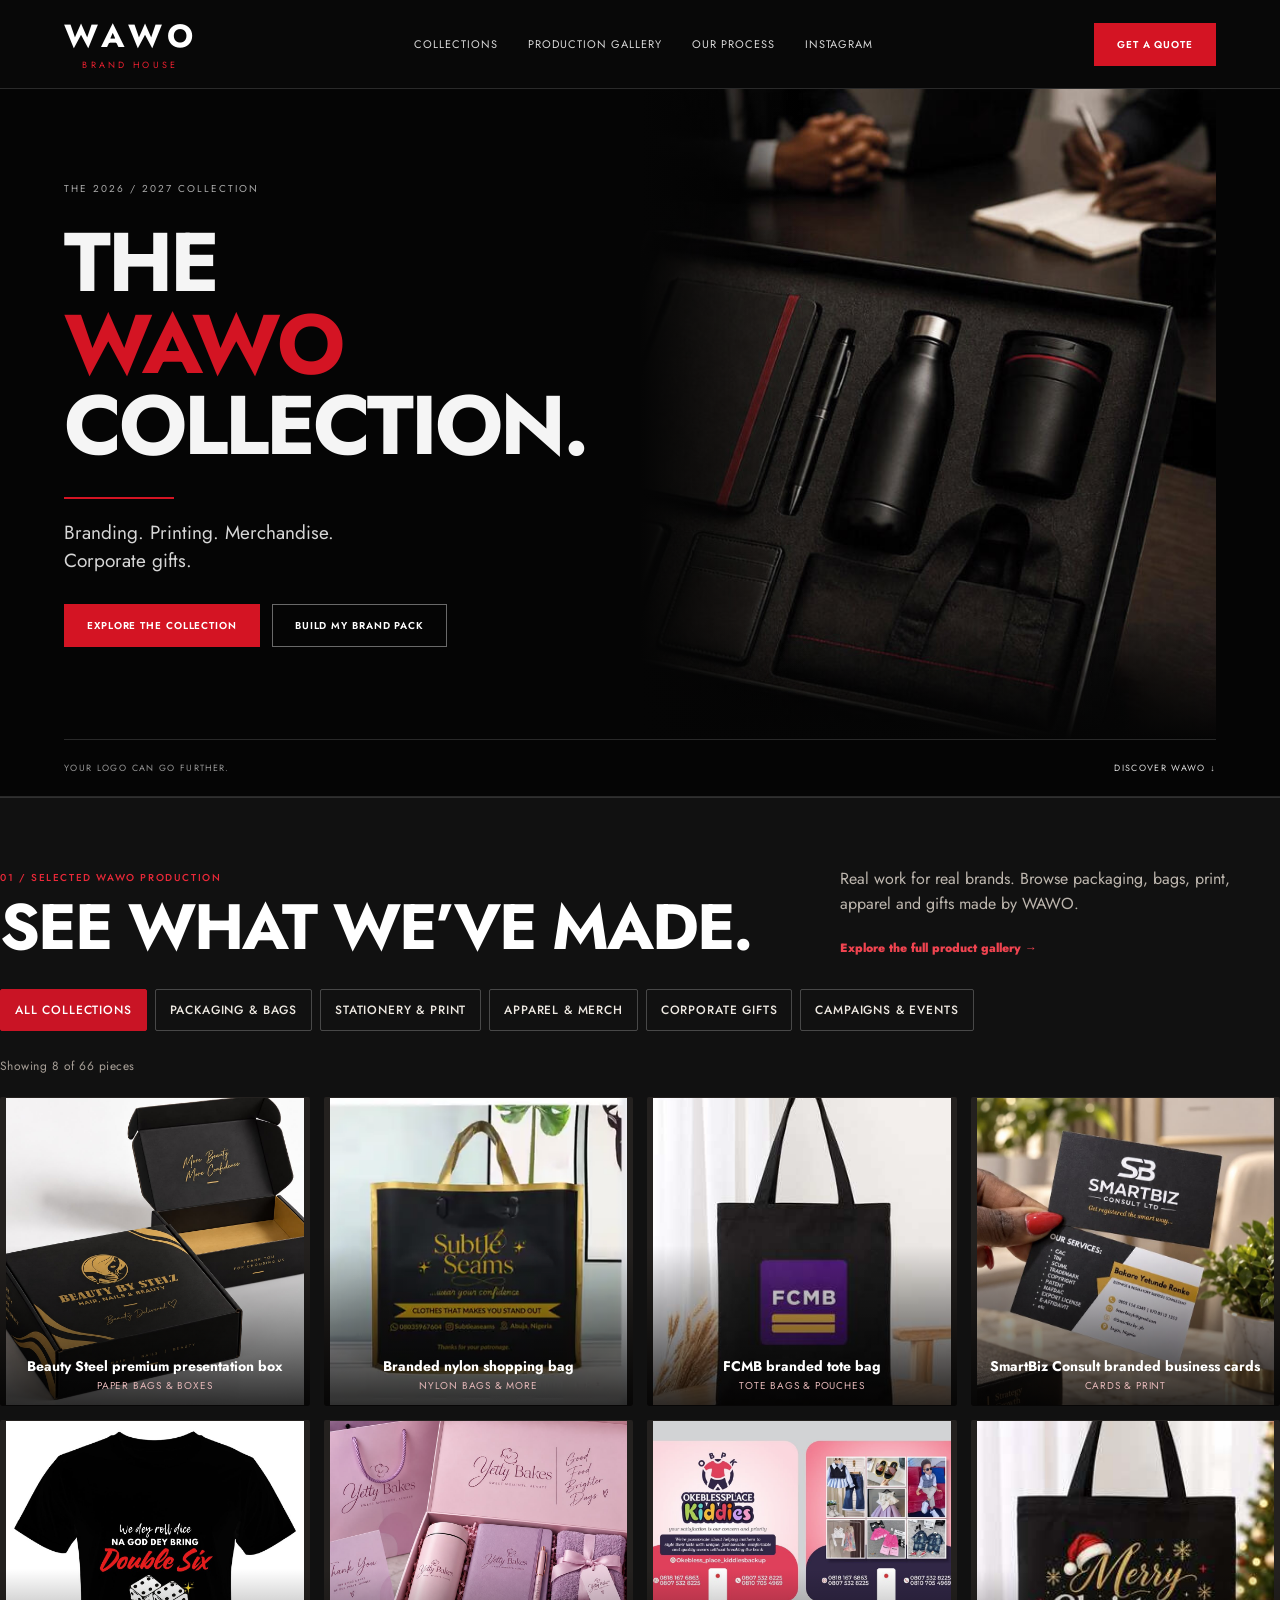
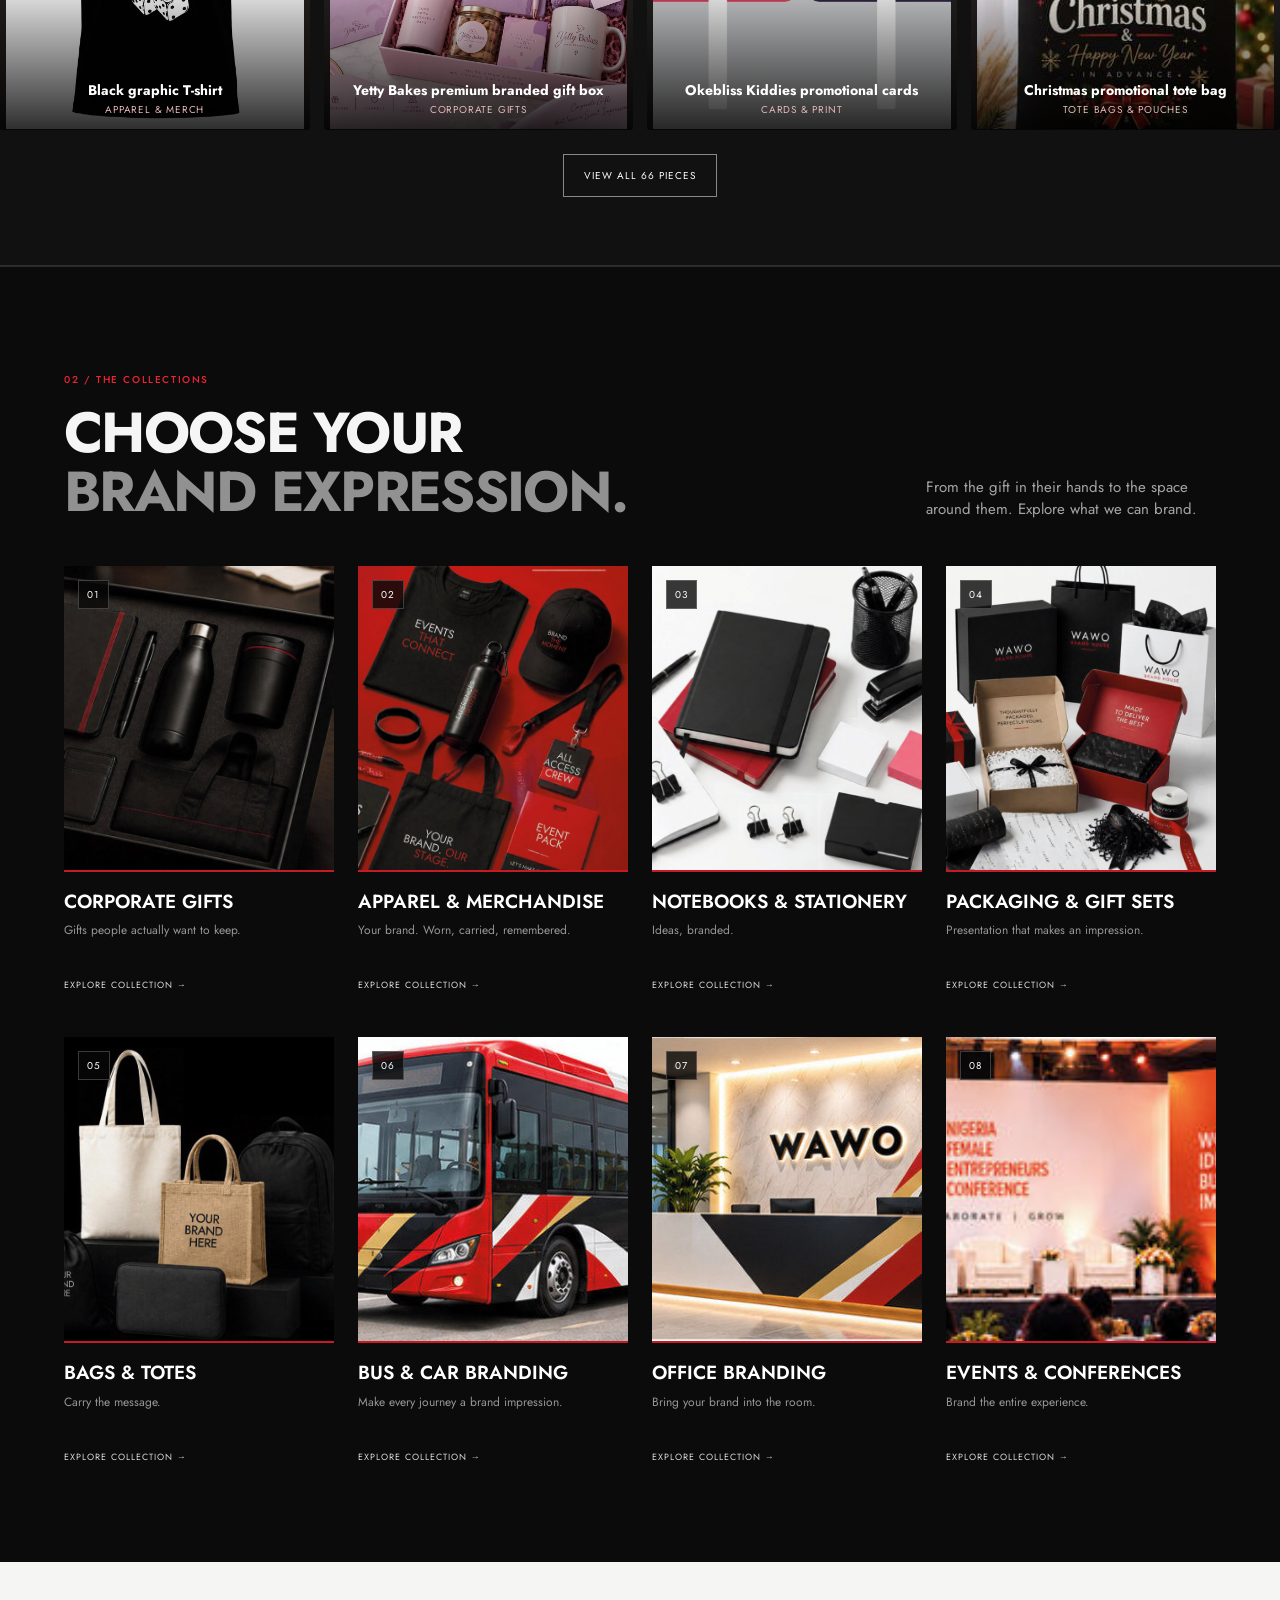
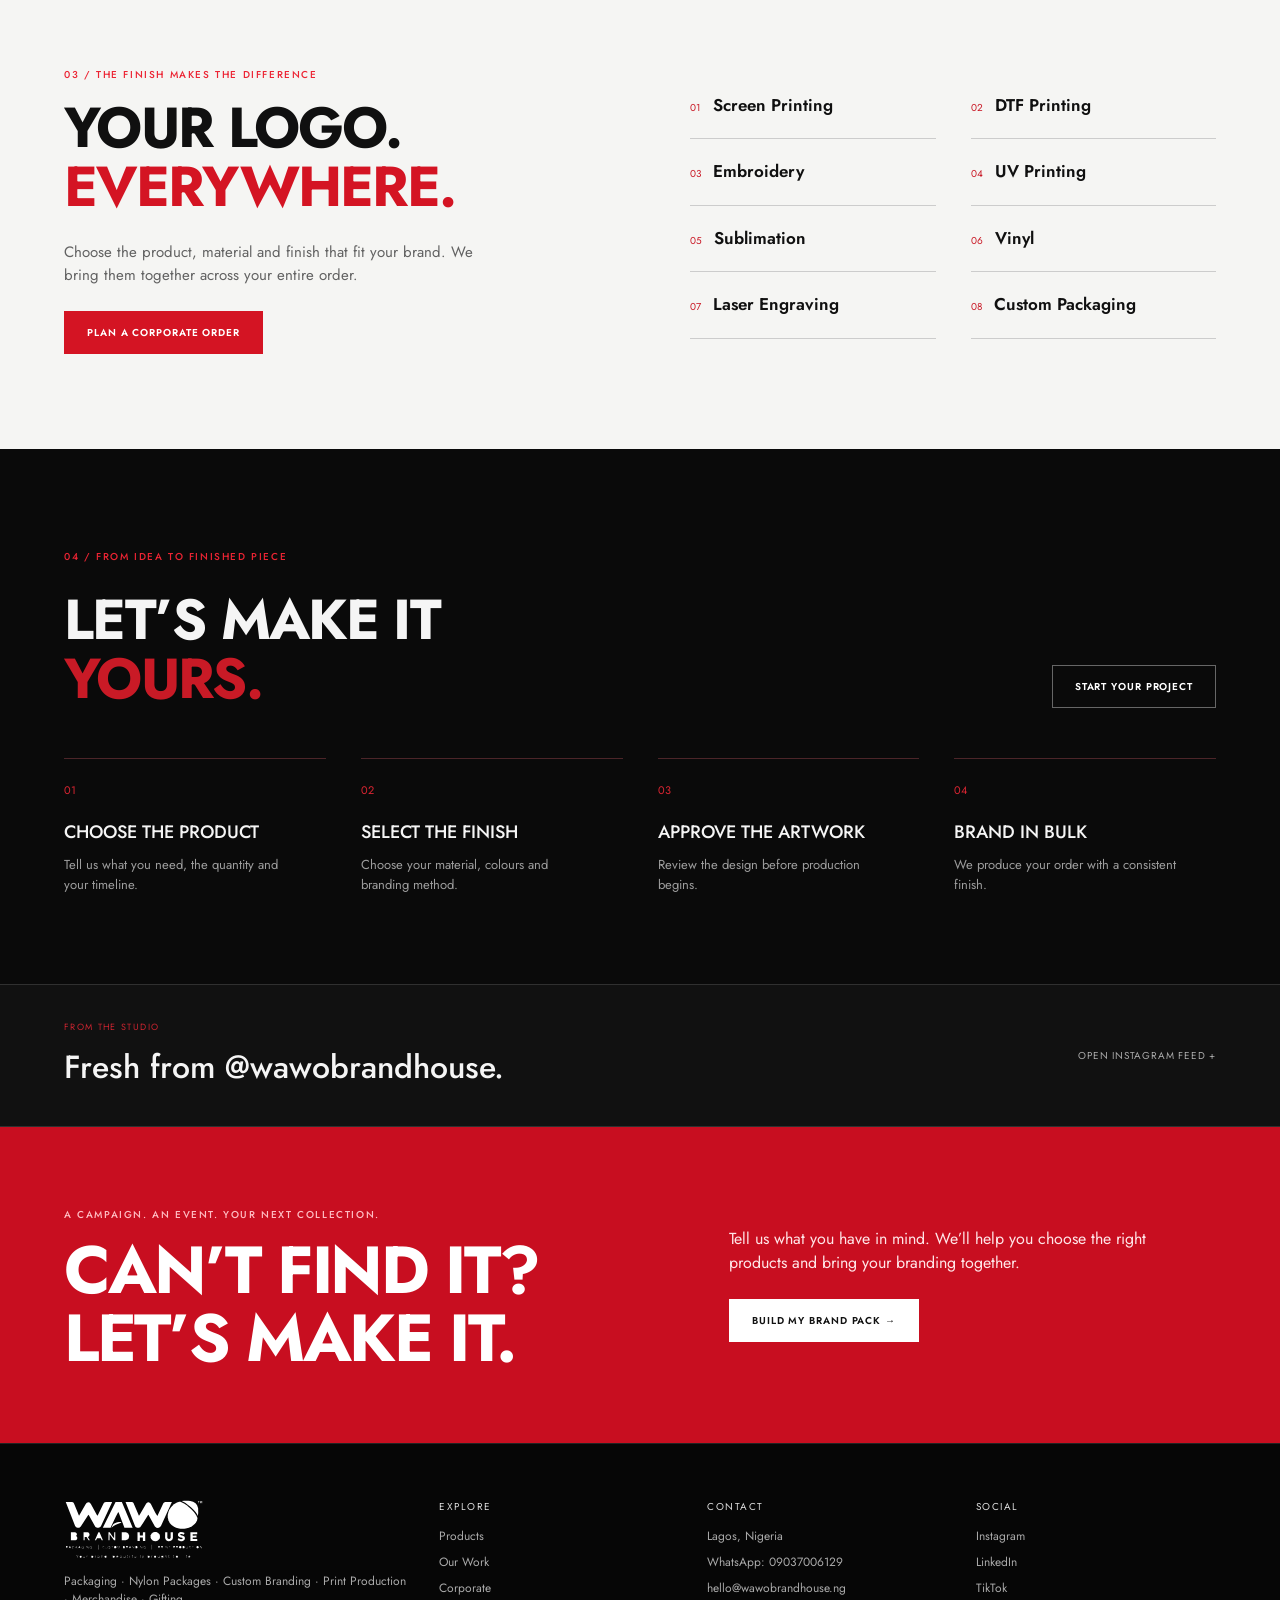
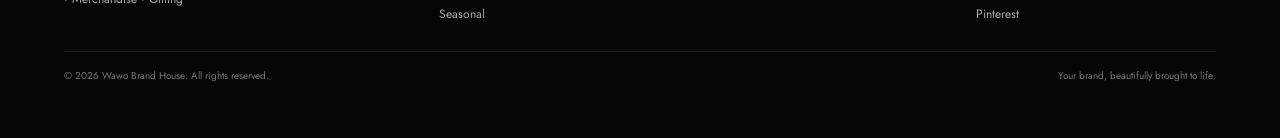
==== commit f1ac007f: "Bring production gallery forward on homepage" ====
--- a/index.html
+++ b/index.html
@@ -143,7 +143,14 @@
 <header class="header"><div class="container nav"><a class="wordmark" href="#top" aria-label="WAWO Brand House home"><strong>WAWO</strong><span>BRAND HOUSE</span></a><nav class="nav-links" id="primaryNav" aria-label="Primary"><a href="#products">Collections</a><a href="#work">Production gallery</a><a href="#process">Our process</a><a href="#instagram">Instagram</a></nav><div class="nav-actions"><button class="btn menu" id="menuBtn" aria-expanded="false" aria-controls="primaryNav">Menu</button><button class="btn btn-red" id="quoteTop">Get a quote</button></div></div></header>
 <main id="top">
 <section class="catalogue-hero"><div class="container catalogue-hero-grid"><div class="catalogue-hero-copy"><div class="edition">THE 2026 / 2027 COLLECTION</div><h1>THE<br><span>WAWO</span><br>COLLECTION.</h1><div class="red-rule"></div><p>Branding. Printing. Merchandise.<br>Corporate gifts.</p><div class="hero-actions"><a class="btn btn-red" href="#products">Explore the collection</a><button class="btn btn-outline" id="quoteHero">Build my brand pack</button></div></div><div class="catalogue-hero-image"><img src="assets/catalogue/hero.jpg" alt="Black executive gift set from the WAWO catalogue" fetchpriority="high" width="832" height="963"></div></div><div class="container hero-foot"><span>YOUR LOGO CAN GO FURTHER.</span><a href="#products">DISCOVER WAWO ↓</a></div></section>
-<section class="collections-section" id="products"><div class="container"><div class="collection-heading"><div><p class="eyebrow">01 / THE COLLECTIONS</p><h2>CHOOSE YOUR<br><span>BRAND EXPRESSION.</span></h2></div><p>From the gift in their hands to the space around them. Explore what we can brand.</p></div><div class="collection-grid"><button type="button" class="collection-card" data-collection="gifts"><div class="collection-photo"><img src="assets/catalogue/gifts.jpg" alt="Corporate Gifts catalogue preview" loading="lazy" width="800" height="600"><span class="collection-number">01</span></div><div class="collection-info"><h3>Corporate Gifts</h3><p>Gifts people actually want to keep.</p><span class="collection-link">Explore collection →</span></div></button>
+<section class="production-archive library-section" id="work"><div class="container" id="production-items">
+<div class="production-intro"><div><p class="eyebrow">01 / SELECTED WAWO PRODUCTION</p><h2>SEE WHAT WE’VE MADE.</h2></div><div><p>Real work for real brands. Browse packaging, bags, print, apparel and gifts made by WAWO.</p><a class="text-link library-catalogue-link" href="products.html">Explore the full product gallery →</a></div></div>
+<div class="library-shell">
+<div class="library-tools"><div class="library-filters" id="libraryFilters" aria-label="Filter production library"></div><div class="library-subfilters" id="librarySubfilters" aria-label="Filter by product type"></div><div class="library-results" id="libraryResults" aria-live="polite"></div></div>
+<div class="portfolio-grid library-grid" id="productionLibrary" aria-live="polite"></div>
+<div class="library-actions"><button class="library-more" id="libraryLoadMore" type="button" hidden>View all</button></div>
+</div></div></section>
+<section class="collections-section" id="products"><div class="container"><div class="collection-heading"><div><p class="eyebrow">02 / THE COLLECTIONS</p><h2>CHOOSE YOUR<br><span>BRAND EXPRESSION.</span></h2></div><p>From the gift in their hands to the space around them. Explore what we can brand.</p></div><div class="collection-grid"><button type="button" class="collection-card" data-collection="gifts"><div class="collection-photo"><img src="assets/catalogue/gifts.jpg" alt="Corporate Gifts catalogue preview" loading="lazy" width="800" height="600"><span class="collection-number">01</span></div><div class="collection-info"><h3>Corporate Gifts</h3><p>Gifts people actually want to keep.</p><span class="collection-link">Explore collection →</span></div></button>
 <button type="button" class="collection-card" data-collection="merchandise"><div class="collection-photo"><img src="assets/catalogue/merchandise.jpg" alt="Apparel & Merchandise catalogue preview" loading="lazy" width="800" height="600"><span class="collection-number">02</span></div><div class="collection-info"><h3>Apparel & Merchandise</h3><p>Your brand. Worn, carried, remembered.</p><span class="collection-link">Explore collection →</span></div></button>
 <button type="button" class="collection-card" data-collection="stationery"><div class="collection-photo"><img src="assets/catalogue/stationery.jpg" alt="Notebooks & Stationery catalogue preview" loading="lazy" width="800" height="600"><span class="collection-number">03</span></div><div class="collection-info"><h3>Notebooks & Stationery</h3><p>Ideas, branded.</p><span class="collection-link">Explore collection →</span></div></button>
 <button type="button" class="collection-card" data-collection="packaging"><div class="collection-photo"><img src="assets/catalogue/packaging.jpg" alt="Packaging & Gift Sets catalogue preview" loading="lazy" width="800" height="600"><span class="collection-number">04</span></div><div class="collection-info"><h3>Packaging & Gift Sets</h3><p>Presentation that makes an impression.</p><span class="collection-link">Explore collection →</span></div></button>
@@ -151,16 +158,7 @@
 <button type="button" class="collection-card" data-collection="vehicles"><div class="collection-photo"><img src="assets/catalogue/vehicles.jpg" alt="Bus & Car Branding catalogue preview" loading="lazy" width="800" height="600"><span class="collection-number">06</span></div><div class="collection-info"><h3>Bus & Car Branding</h3><p>Make every journey a brand impression.</p><span class="collection-link">Explore collection →</span></div></button>
 <button type="button" class="collection-card" data-collection="office"><div class="collection-photo"><img src="assets/catalogue/office.jpg" alt="Office Branding catalogue preview" loading="lazy" width="800" height="600"><span class="collection-number">07</span></div><div class="collection-info"><h3>Office Branding</h3><p>Bring your brand into the room.</p><span class="collection-link">Explore collection →</span></div></button>
 <button type="button" class="collection-card" data-collection="events"><div class="collection-photo"><img src="assets/catalogue/events.jpg" alt="Events & Conferences catalogue preview" loading="lazy" width="800" height="600"><span class="collection-number">08</span></div><div class="collection-info"><h3>Events & Conferences</h3><p>Brand the entire experience.</p><span class="collection-link">Explore collection →</span></div></button></div></div></section>
-<section class="production-archive" id="work"><div class="container"><details id="workDetails"><summary><span><small>02 / PRODUCTION GALLERY</small><strong>See the finished details.</strong></span><span class="archive-action">Browse our work +</span></summary><section class="section library-section" id="production-gallery"><div class="container" id="production-items">
-<div class="section-head"><div><div class="eyebrow">WAWO collection</div><h2>Our production gallery.</h2></div><p>Browse selected WAWO production. Choose a collection, then narrow it to the product you need.<br><a class="text-link library-catalogue-link" href="products.html">View the full product catalogue →</a></p></div>
-<div class="library-shell">
-<div class="library-tools"><div class="library-filters" id="libraryFilters" aria-label="Filter production library"></div><div class="library-subfilters" id="librarySubfilters" aria-label="Filter by product type"></div><div class="library-results" id="libraryResults" aria-live="polite"></div></div>
-<div class="portfolio-grid library-grid" id="productionLibrary" aria-live="polite"></div>
-<div class="library-actions"><button class="library-more" id="libraryLoadMore" type="button" hidden>View all</button></div>
-
-</div></div></section>
-
-</details></div></section>
+
 <section class="brand-method" id="corporate"><div class="container method-grid"><div><p class="eyebrow">03 / THE FINISH MAKES THE DIFFERENCE</p><h2>YOUR LOGO.<br><span>EVERYWHERE.</span></h2><p>Choose the product, material and finish that fit your brand. We bring them together across your entire order.</p><button class="btn btn-red" data-product="Corporate Gifts">Plan a corporate order</button></div><div class="techniques"><div><span>01</span>Screen Printing</div><div><span>02</span>DTF Printing</div><div><span>03</span>Embroidery</div><div><span>04</span>UV Printing</div><div><span>05</span>Sublimation</div><div><span>06</span>Vinyl</div><div><span>07</span>Laser Engraving</div><div><span>08</span>Custom Packaging</div></div></div></section>
 <section class="process-section" id="process"><div class="container"><p class="eyebrow">04 / FROM IDEA TO FINISHED PIECE</p><div class="process-title"><h2>LET’S MAKE IT<br><span>YOURS.</span></h2><button class="btn btn-outline" id="quoteProcess">Start your project</button></div><div class="catalogue-steps"><div><span>01</span><h3>Choose the product</h3><p>Tell us what you need, the quantity and your timeline.</p></div><div><span>02</span><h3>Select the finish</h3><p>Choose your material, colours and branding method.</p></div><div><span>03</span><h3>Approve the artwork</h3><p>Review the design before production begins.</p></div><div><span>04</span><h3>Brand in bulk</h3><p>We produce your order with a consistent finish.</p></div></div></div></section>
 <section class="studio-archive" id="instagram"><div class="container"><details><summary><span><small>FROM THE STUDIO</small><strong>Fresh from @wawobrandhouse.</strong></span><span class="archive-action">Open Instagram feed +</span></summary><section class="section instagram" id="instagram-feed"><div class="container"><div class="ig-shell"><div class="ig-copy"><div class="eyebrow">Live from @wawobrandhouse</div><h2>See what we're making lately.</h2><p>Fresh work, new packaging, branded merchandise and behind-the-scenes production — pulled directly from our Instagram feed.</p><button class="btn btn-dark" id="igSetup">Open Instagram ↗</button></div><div class="ig-feed"><div class="ig-feed-head"><span class="ig-feed-label">Instagram live feed</span><span class="ig-feed-status">Connected</span></div><div class="ig-live" id="igLive"><div class="juicer-feed" data-feed-id="wawobrandhouse"></div><script type="text/javascript" src="https://www.juicer.io/embed/wawobrandhouse/embed-code.js" async defer></script></div><div class="ig-fallback" id="igFallback"><div><b>Instagram feed unavailable</b><span>We couldn't load the live feed right now. You can still view the latest @wawobrandhouse posts on Instagram.</span><button class="btn btn-dark" id="igFallbackBtn">Open Instagram ↗</button></div></div></div></div></div></section>
--- a/catalogue-theme.css
+++ b/catalogue-theme.css
@@ -18,3 +18,21 @@
 @media(max-width:680px){.container{width:90vw}.nav{gap:15px;height:72px}.wordmark strong{font-size:25px}.wordmark span{font-size:7px}.nav-actions .btn{font-size:9px;padding:11px 12px}.nav-links.is-open{top:72px}.catalogue-hero-grid{grid-template-columns:1fr;min-height:0}.catalogue-hero-copy{padding:45px 0 25px}.edition{font-size:9px;margin-bottom:20px}.catalogue-hero h1{font-size:clamp(46px,12.1vw,77px);line-height:1}.catalogue-hero p{font-size:16px}.hero-actions{gap:9px}.hero-actions .btn{width:auto;max-width:none;padding:13px 14px;font-size:9px}.catalogue-hero-image{height:340px;margin:0 -5vw}.catalogue-hero-image img{object-position:50% 60%}.catalogue-hero-image:after{background:linear-gradient(180deg,#050505,transparent 20%,transparent 80%,#050505)}.hero-foot{font-size:7px;gap:12px;padding:20px 0}.collections-section{padding:55px 0}.collection-heading{display:block;margin-bottom:30px}.collection-heading h2{font-size:34px}.collection-heading>p{margin-top:20px;font-size:14px;max-width:330px}.collection-grid{gap:28px 14px}.collection-photo{aspect-ratio:4/4.5}.collection-info{padding-top:13px}.collection-info h3{font-size:15px}.collection-info p{font-size:11px;min-height:48px}.collection-link{font-size:8px}.collection-number{top:8px;left:8px;font-size:8px;padding:4px 6px}.production-archive summary,.studio-archive summary{align-items:start;padding:26px 0;flex-direction:column;gap:15px}summary strong{font-size:25px}.archive-action{font-size:9px}.brand-method{padding:55px 0}.method-grid{grid-template-columns:1fr;gap:25px}.method-grid h2,.process-title h2{font-size:38px}.techniques{gap:0 20px}.techniques>div{font-size:14px;padding:16px 0}.process-section{padding:55px 0}.process-title{display:block}.process-title .btn{margin-top:24px}.catalogue-steps{grid-template-columns:1fr 1fr;gap:30px 22px;margin-top:35px}.catalogue-steps h3{font-size:15px}.catalogue-steps p{font-size:12px}.catalogue-cta{padding:50px 0}.catalogue-cta>.container{grid-template-columns:1fr;gap:30px}.catalogue-cta h2{font-size:42px}.catalogue-cta .eyebrow{font-size:8px}.catalogue-cta p:not(.eyebrow){font-size:14px}.dialog-layout{grid-template-columns:1fr}.dialog-layout img{height:260px}.dialog-copy{padding:20px 24px 35px}.dialog-copy h2{font-size:29px}.modal-head{padding:20px}.form{padding:20px}.footer-grid{gap:30px 20px}.library-section .section-head h2{font-size:29px}.library-filter,.library-subfilter{font-size:9px}}
 @media(prefers-reduced-motion:reduce){html{scroll-behavior:auto}*,*:before,*:after{transition:none!important}}
 
+/* Bring real WAWO production forward so visitors see client work immediately. */
+.production-archive.library-section{padding:62px 0 68px;background:#111;border-top:1px solid #303030;border-bottom:1px solid #303030;scroll-margin-top:76px}
+.production-intro{display:grid;grid-template-columns:1fr auto;align-items:end;gap:36px;margin:0 0 30px}
+.production-intro h2{font-size:clamp(38px,5vw,66px);font-weight:700;line-height:1;letter-spacing:-.035em;margin:10px 0 0;color:#fff}
+.production-intro>div:last-child{max-width:440px}
+.production-intro p:not(.eyebrow){font-size:16px;line-height:1.55;color:#bdb6ae;margin:0 0 10px}
+.production-intro .library-catalogue-link{font-size:12px}
+.production-archive .library-tools{gap:13px;margin-bottom:22px}
+.production-archive .library-filter{font-size:12px}
+.production-archive .library-subfilter{font-size:11px}
+.production-archive .library-results{font-size:12px}
+.production-archive .library-grid{gap:14px}
+.production-archive .library-meta b{font-size:14px;line-height:1.2}
+.production-archive .library-meta span{font-size:10px}
+.collections-section{border-top:1px solid #292929}
+@media(max-width:900px){.production-intro{grid-template-columns:1fr;gap:16px}.production-intro>div:last-child{max-width:620px}}
+@media(max-width:680px){.production-archive.library-section{padding:48px 0 52px}.production-intro h2{font-size:36px}.production-intro p:not(.eyebrow){font-size:15px}.production-archive .library-tools{gap:10px}.production-archive .library-filter{font-size:10px;padding:9px 10px}.production-archive .library-subfilter{font-size:10px}.production-archive .library-grid{gap:8px}.production-archive .library-meta{left:10px;right:10px;bottom:9px}.production-archive .library-meta b{font-size:12px}}
+
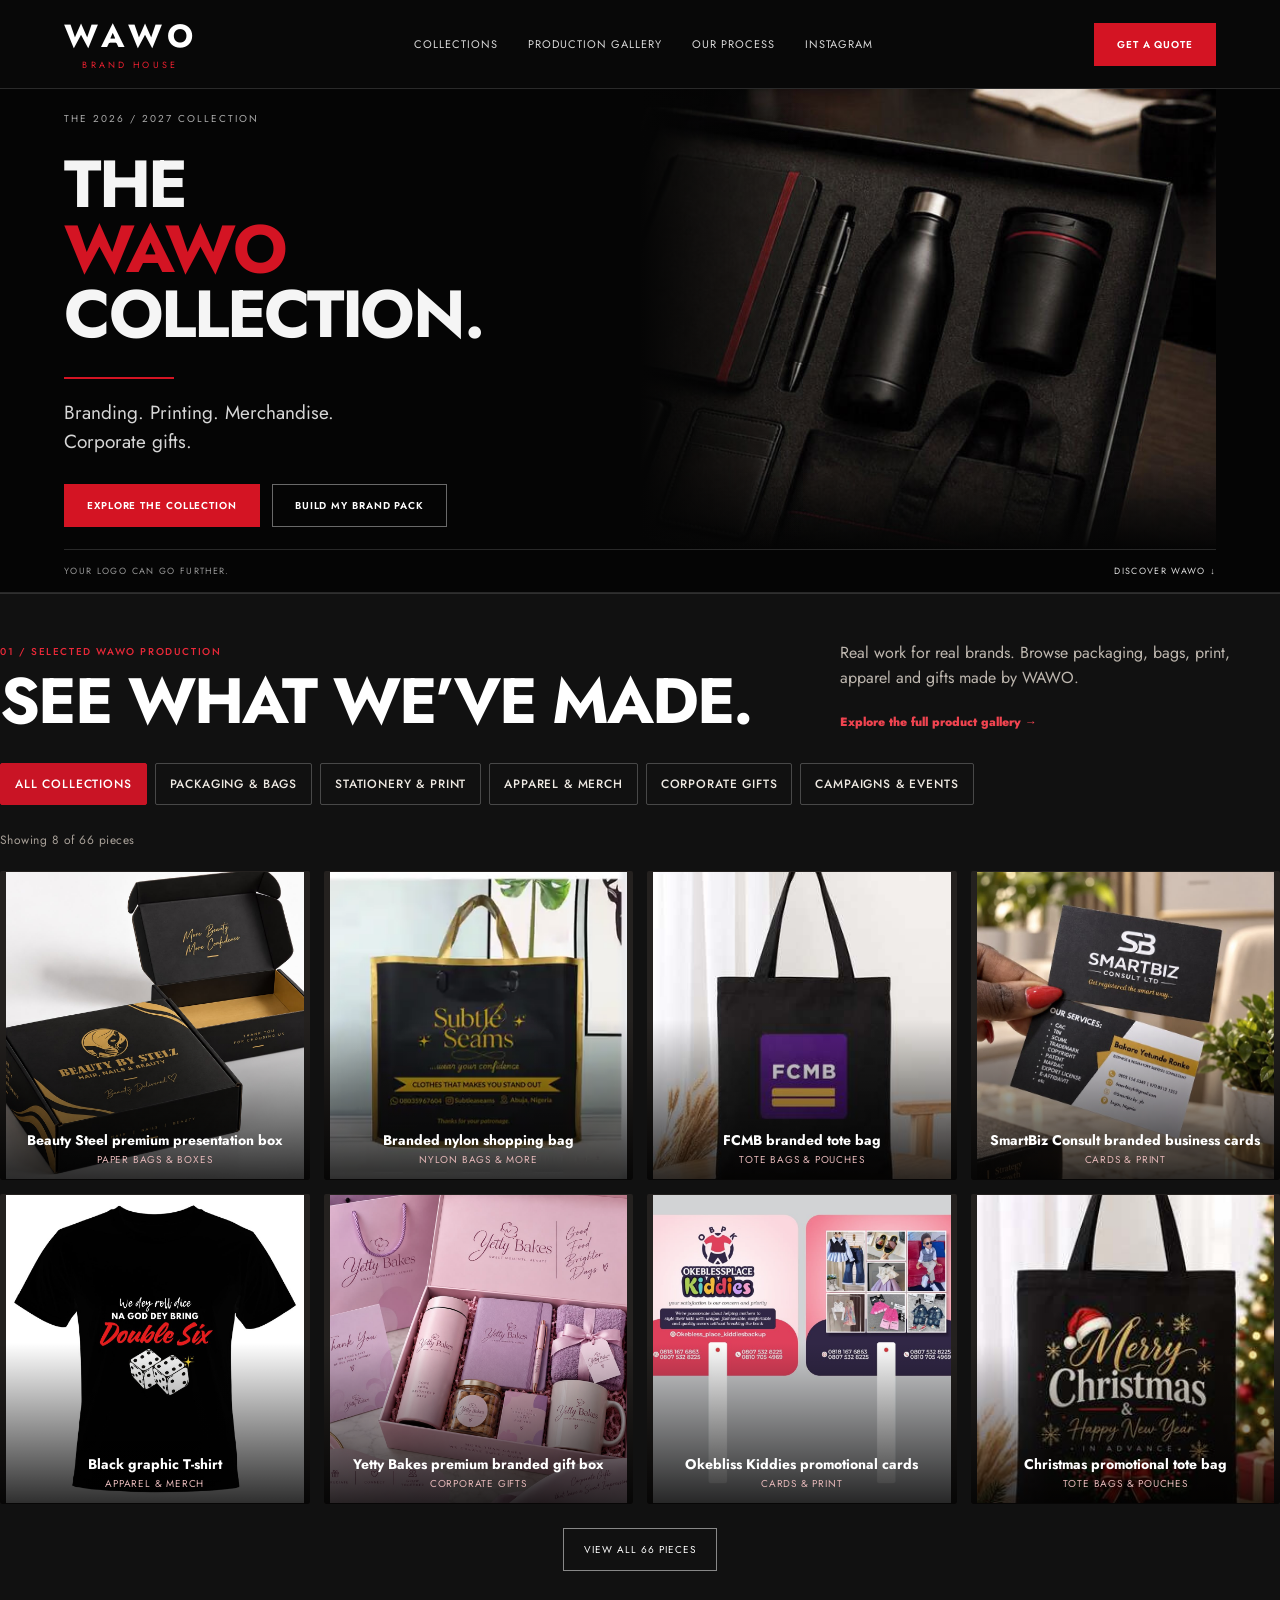
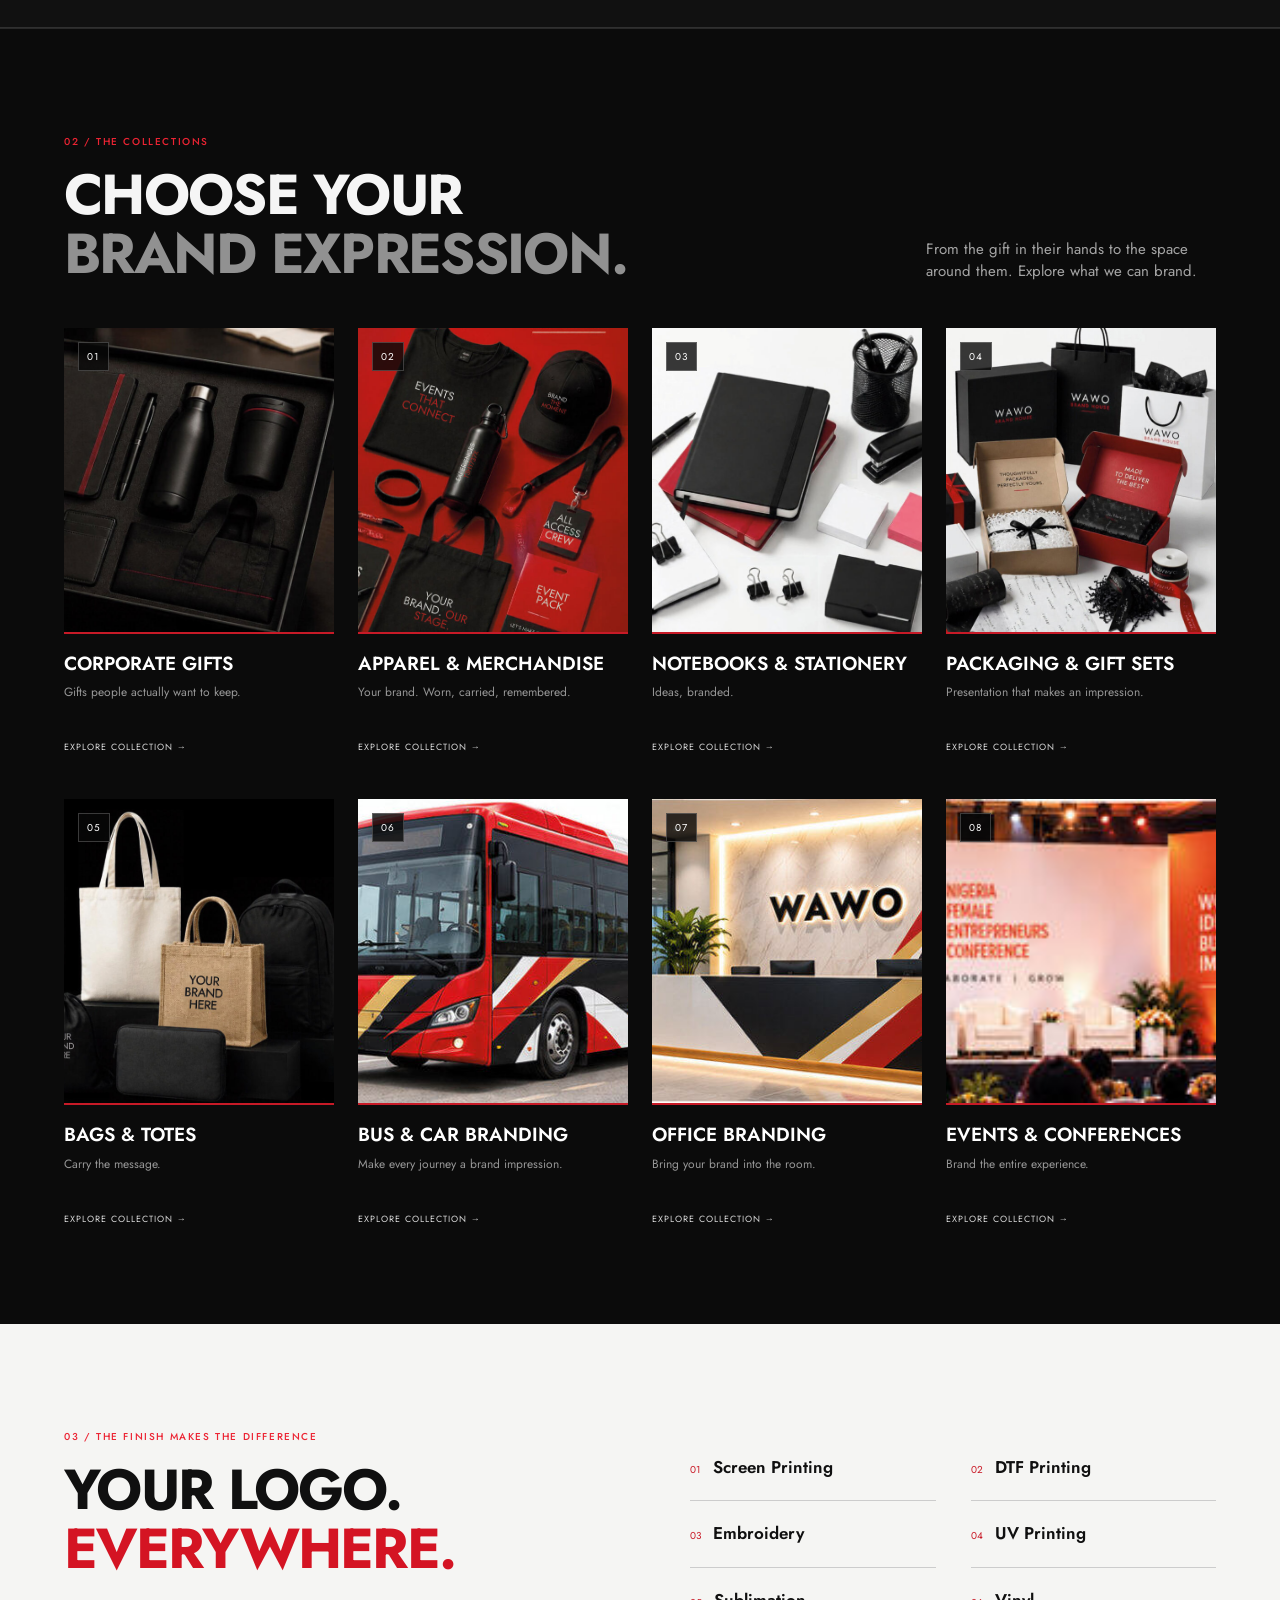
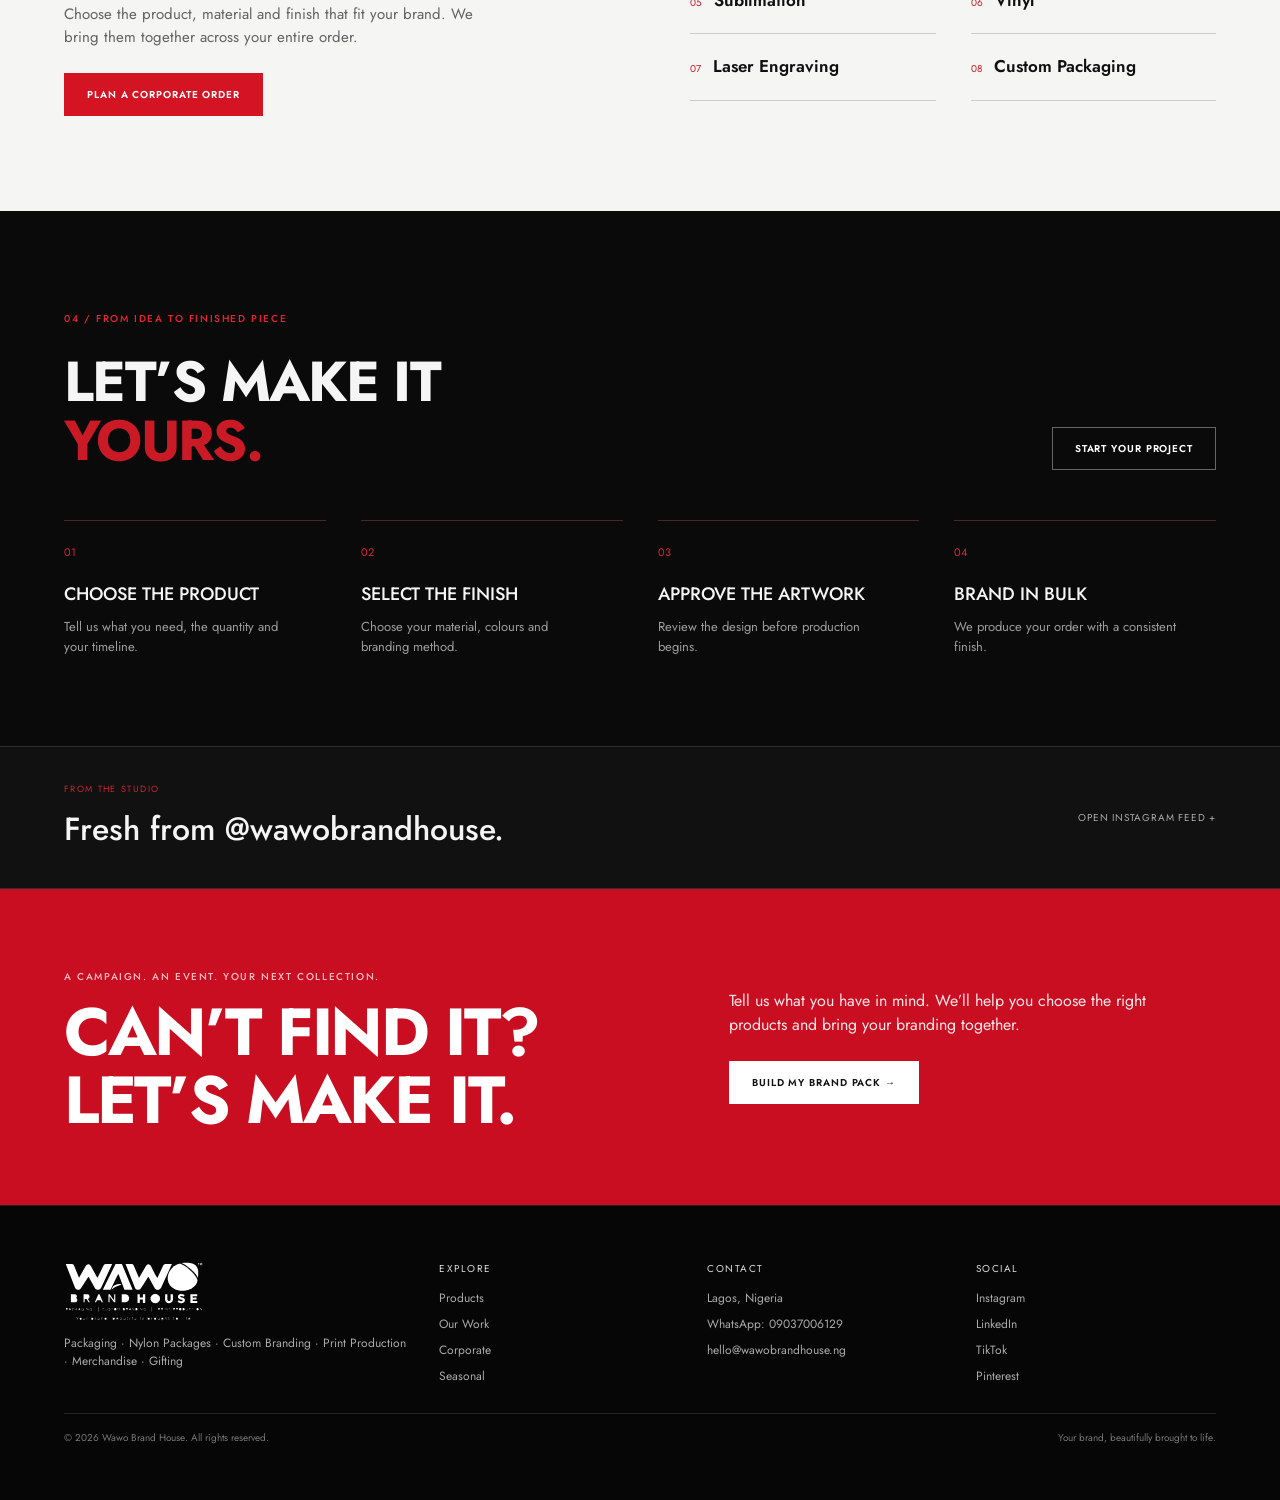
==== commit bbf07302: "Refresh homepage gallery styling" ====
--- a/index.html
+++ b/index.html
@@ -138,7 +138,7 @@
 @media(max-width:680px){.library-section .section-head{display:block}.library-section .section-head p{margin-top:12px}.library-grid{grid-template-columns:repeat(2,minmax(0,1fr));gap:8px}.library-filter,.library-subfilter{padding:9px 10px;font-size:9px}.library-results{margin-top:1px}}
 
 </style>
-<link rel="preconnect" href="https://fonts.googleapis.com"><link rel="preconnect" href="https://fonts.gstatic.com" crossorigin><link href="https://fonts.googleapis.com/css2?family=Jost:wght@400;500;600;700;800&display=swap" rel="stylesheet"><link rel="stylesheet" href="catalogue-theme.css?v=20261007-2"></head>
+<link rel="preconnect" href="https://fonts.googleapis.com"><link rel="preconnect" href="https://fonts.gstatic.com" crossorigin><link href="https://fonts.googleapis.com/css2?family=Jost:wght@400;500;600;700;800&display=swap" rel="stylesheet"><link rel="stylesheet" href="catalogue-theme.css?v=20261007-3"></head>
 <body>
 <header class="header"><div class="container nav"><a class="wordmark" href="#top" aria-label="WAWO Brand House home"><strong>WAWO</strong><span>BRAND HOUSE</span></a><nav class="nav-links" id="primaryNav" aria-label="Primary"><a href="#products">Collections</a><a href="#work">Production gallery</a><a href="#process">Our process</a><a href="#instagram">Instagram</a></nav><div class="nav-actions"><button class="btn menu" id="menuBtn" aria-expanded="false" aria-controls="primaryNav">Menu</button><button class="btn btn-red" id="quoteTop">Get a quote</button></div></div></header>
 <main id="top">
--- a/catalogue-theme.css
+++ b/catalogue-theme.css
@@ -19,7 +19,7 @@
 @media(prefers-reduced-motion:reduce){html{scroll-behavior:auto}*,*:before,*:after{transition:none!important}}
 
 /* Bring real WAWO production forward so visitors see client work immediately. */
-.production-archive.library-section{padding:62px 0 68px;background:#111;border-top:1px solid #303030;border-bottom:1px solid #303030;scroll-margin-top:76px}
+.production-archive.library-section{padding:40px 0 56px;background:#111;border-top:1px solid #303030;border-bottom:1px solid #303030;scroll-margin-top:76px}
 .production-intro{display:grid;grid-template-columns:1fr auto;align-items:end;gap:36px;margin:0 0 30px}
 .production-intro h2{font-size:clamp(38px,5vw,66px);font-weight:700;line-height:1;letter-spacing:-.035em;margin:10px 0 0;color:#fff}
 .production-intro>div:last-child{max-width:440px}
@@ -33,6 +33,8 @@
 .production-archive .library-meta b{font-size:14px;line-height:1.2}
 .production-archive .library-meta span{font-size:10px}
 .collections-section{border-top:1px solid #292929}
+@media(min-width:1121px){.catalogue-hero-grid{min-height:460px}.catalogue-hero-image{height:460px}.catalogue-hero-copy{padding:20px 0}.catalogue-hero h1{font-size:clamp(52px,5.2vw,76px)}.hero-foot{padding:14px 0}}
+@media(min-width:681px) and (max-width:1120px){.catalogue-hero-grid{min-height:500px}.catalogue-hero-image{height:500px}.catalogue-hero-copy{padding:24px 0}.catalogue-hero h1{font-size:clamp(50px,6vw,68px)}}
 @media(max-width:900px){.production-intro{grid-template-columns:1fr;gap:16px}.production-intro>div:last-child{max-width:620px}}
-@media(max-width:680px){.production-archive.library-section{padding:48px 0 52px}.production-intro h2{font-size:36px}.production-intro p:not(.eyebrow){font-size:15px}.production-archive .library-tools{gap:10px}.production-archive .library-filter{font-size:10px;padding:9px 10px}.production-archive .library-subfilter{font-size:10px}.production-archive .library-grid{gap:8px}.production-archive .library-meta{left:10px;right:10px;bottom:9px}.production-archive .library-meta b{font-size:12px}}
+@media(max-width:680px){.catalogue-hero-copy{padding:32px 0 20px}.edition{margin-bottom:16px}.red-rule{margin:20px 0 15px}.catalogue-hero p{margin-bottom:20px}.catalogue-hero-image{height:250px}.hero-foot{padding:14px 0}.production-archive.library-section{padding:34px 0 46px}.production-intro h2{font-size:36px}.production-intro p:not(.eyebrow){font-size:15px}.production-archive .library-tools{gap:10px}.production-archive .library-filter{font-size:10px;padding:9px 10px}.production-archive .library-subfilter{font-size:10px}.production-archive .library-grid{gap:8px}.production-archive .library-meta{left:10px;right:10px;bottom:9px}.production-archive .library-meta b{font-size:12px}}
 
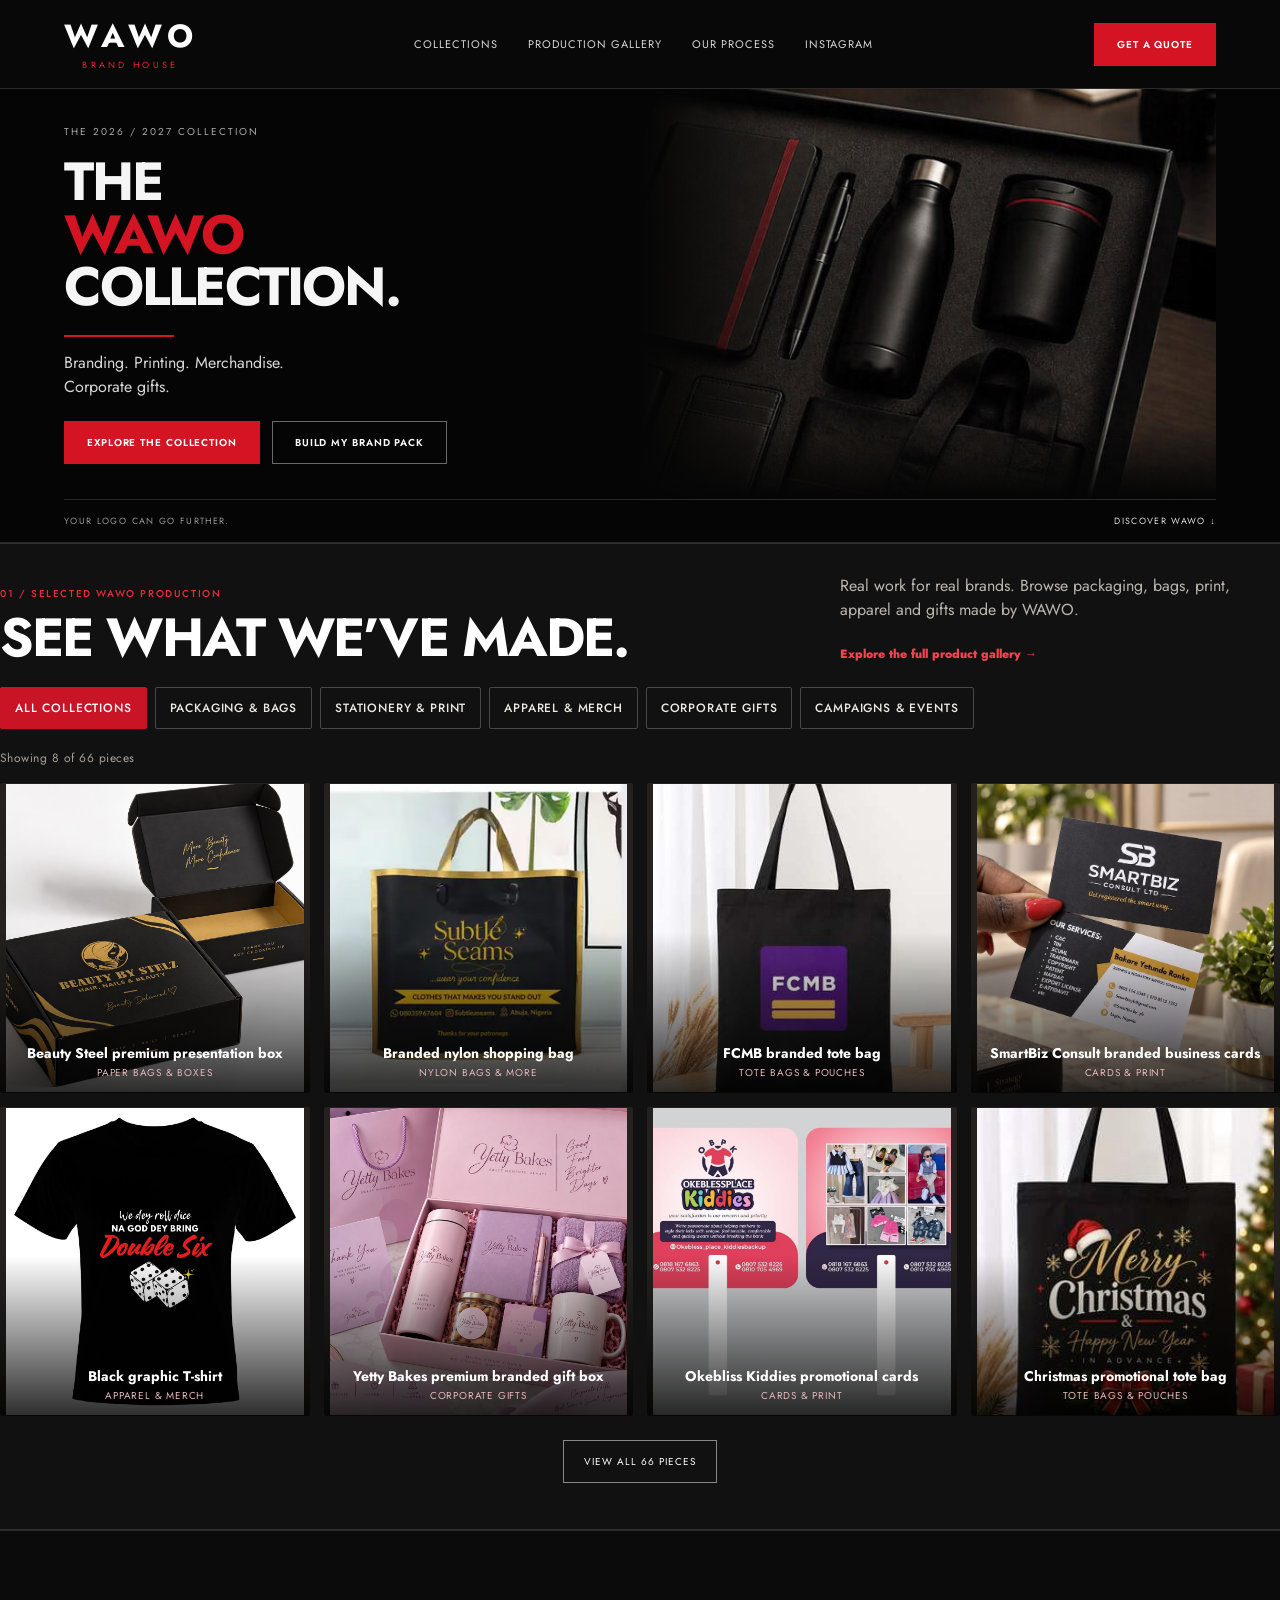
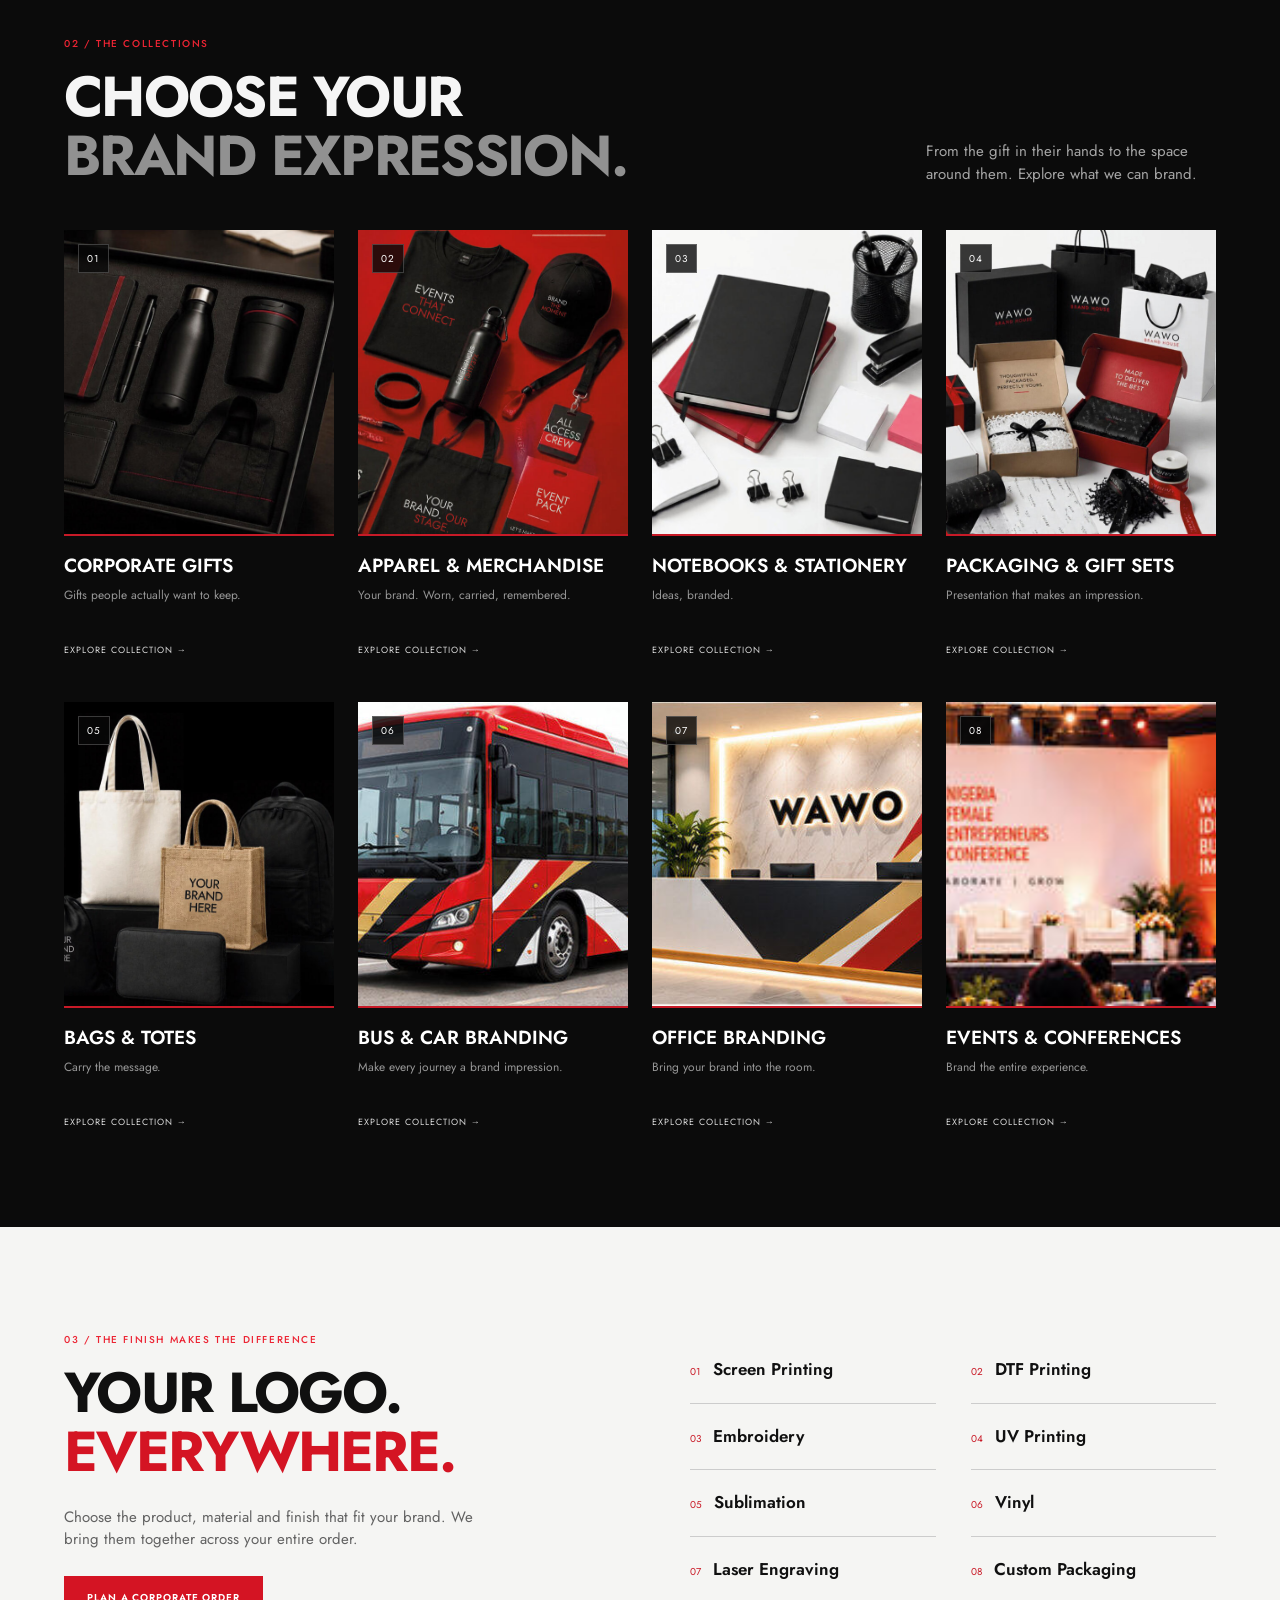
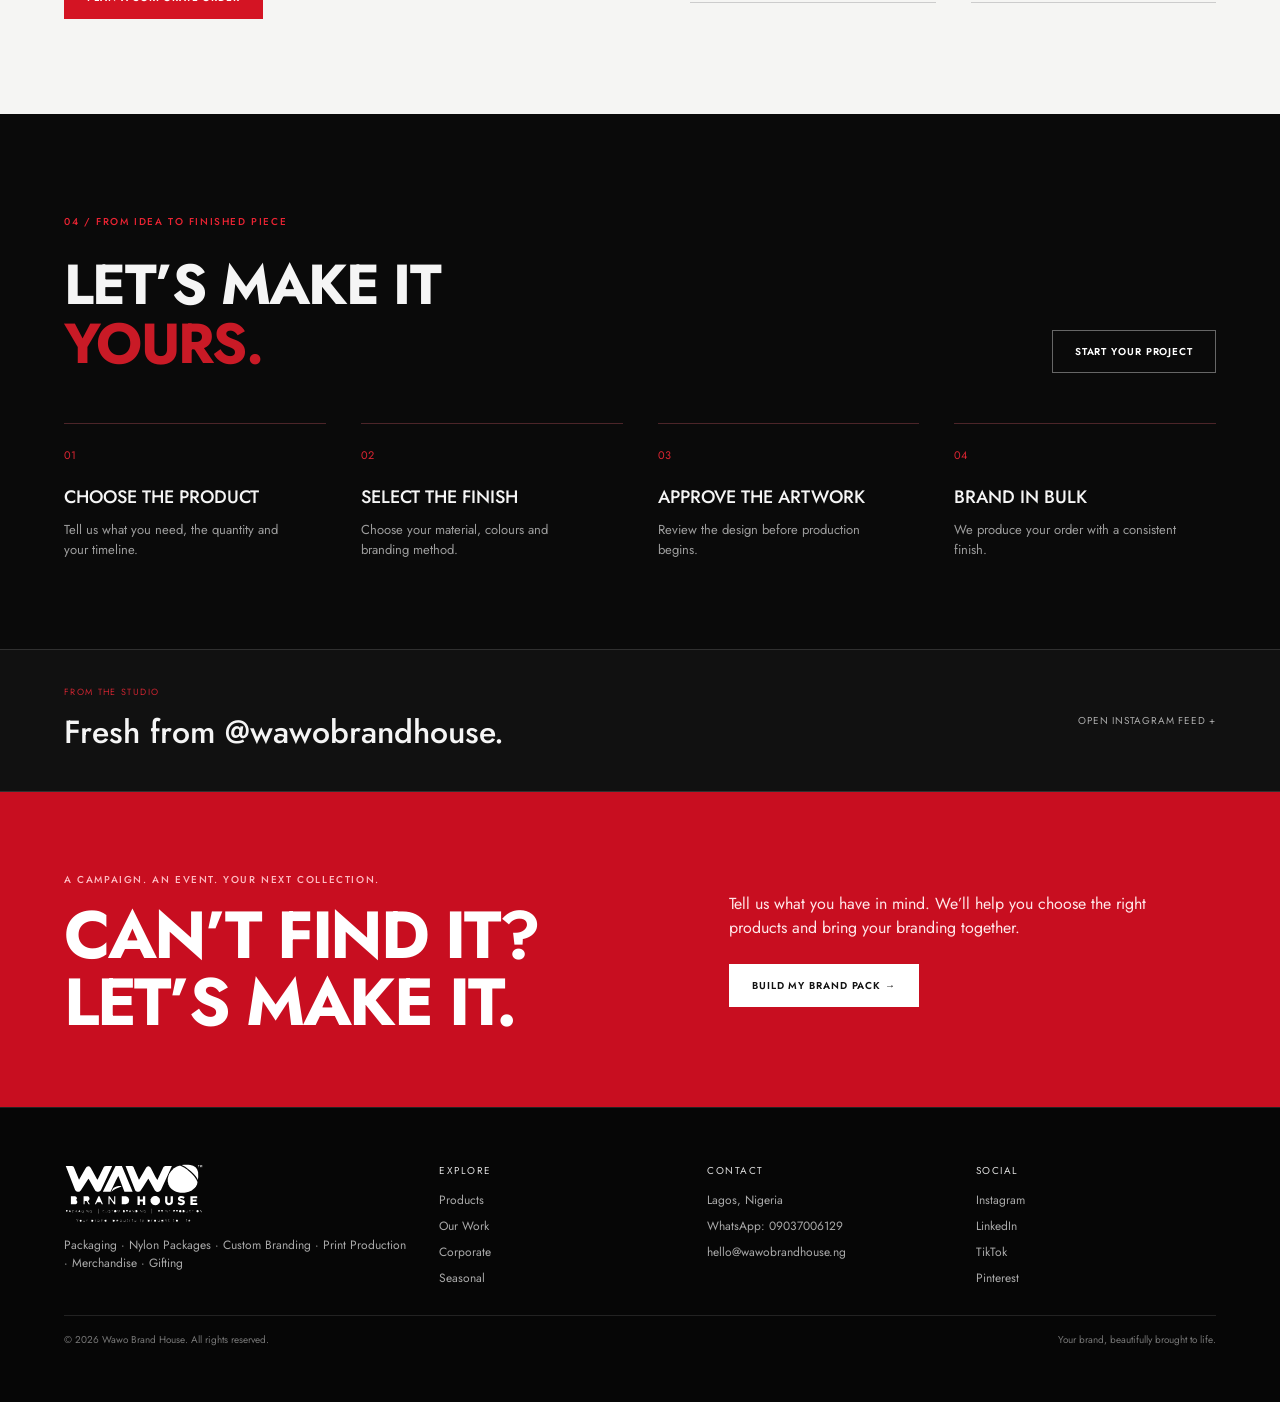
==== commit 6df64a96: "Refresh compact hero styling" ====
--- a/index.html
+++ b/index.html
@@ -138,7 +138,7 @@
 @media(max-width:680px){.library-section .section-head{display:block}.library-section .section-head p{margin-top:12px}.library-grid{grid-template-columns:repeat(2,minmax(0,1fr));gap:8px}.library-filter,.library-subfilter{padding:9px 10px;font-size:9px}.library-results{margin-top:1px}}
 
 </style>
-<link rel="preconnect" href="https://fonts.googleapis.com"><link rel="preconnect" href="https://fonts.gstatic.com" crossorigin><link href="https://fonts.googleapis.com/css2?family=Jost:wght@400;500;600;700;800&display=swap" rel="stylesheet"><link rel="stylesheet" href="catalogue-theme.css?v=20261007-3"></head>
+<link rel="preconnect" href="https://fonts.googleapis.com"><link rel="preconnect" href="https://fonts.gstatic.com" crossorigin><link href="https://fonts.googleapis.com/css2?family=Jost:wght@400;500;600;700;800&display=swap" rel="stylesheet"><link rel="stylesheet" href="catalogue-theme.css?v=20261007-4"></head>
 <body>
 <header class="header"><div class="container nav"><a class="wordmark" href="#top" aria-label="WAWO Brand House home"><strong>WAWO</strong><span>BRAND HOUSE</span></a><nav class="nav-links" id="primaryNav" aria-label="Primary"><a href="#products">Collections</a><a href="#work">Production gallery</a><a href="#process">Our process</a><a href="#instagram">Instagram</a></nav><div class="nav-actions"><button class="btn menu" id="menuBtn" aria-expanded="false" aria-controls="primaryNav">Menu</button><button class="btn btn-red" id="quoteTop">Get a quote</button></div></div></header>
 <main id="top">
--- a/catalogue-theme.css
+++ b/catalogue-theme.css
@@ -19,13 +19,13 @@
 @media(prefers-reduced-motion:reduce){html{scroll-behavior:auto}*,*:before,*:after{transition:none!important}}
 
 /* Bring real WAWO production forward so visitors see client work immediately. */
-.production-archive.library-section{padding:40px 0 56px;background:#111;border-top:1px solid #303030;border-bottom:1px solid #303030;scroll-margin-top:76px}
-.production-intro{display:grid;grid-template-columns:1fr auto;align-items:end;gap:36px;margin:0 0 30px}
-.production-intro h2{font-size:clamp(38px,5vw,66px);font-weight:700;line-height:1;letter-spacing:-.035em;margin:10px 0 0;color:#fff}
+.production-archive.library-section{padding:30px 0 46px;background:#111;border-top:1px solid #303030;border-bottom:1px solid #303030;scroll-margin-top:76px}
+.production-intro{display:grid;grid-template-columns:1fr auto;align-items:end;gap:36px;margin:0 0 22px}
+.production-intro h2{font-size:clamp(36px,4.2vw,56px);font-weight:700;line-height:1;letter-spacing:-.035em;margin:10px 0 0;color:#fff}
 .production-intro>div:last-child{max-width:440px}
 .production-intro p:not(.eyebrow){font-size:16px;line-height:1.55;color:#bdb6ae;margin:0 0 10px}
 .production-intro .library-catalogue-link{font-size:12px}
-.production-archive .library-tools{gap:13px;margin-bottom:22px}
+.production-archive .library-tools{gap:10px;margin-bottom:16px}
 .production-archive .library-filter{font-size:12px}
 .production-archive .library-subfilter{font-size:11px}
 .production-archive .library-results{font-size:12px}
@@ -33,7 +33,7 @@
 .production-archive .library-meta b{font-size:14px;line-height:1.2}
 .production-archive .library-meta span{font-size:10px}
 .collections-section{border-top:1px solid #292929}
-@media(min-width:1121px){.catalogue-hero-grid{min-height:460px}.catalogue-hero-image{height:460px}.catalogue-hero-copy{padding:20px 0}.catalogue-hero h1{font-size:clamp(52px,5.2vw,76px)}.hero-foot{padding:14px 0}}
+@media(min-width:1121px){.catalogue-hero-grid{min-height:410px}.catalogue-hero-image{height:410px}.catalogue-hero-copy{padding:16px 0}.edition{margin-bottom:16px}.catalogue-hero h1{font-size:clamp(48px,4.2vw,60px)}.red-rule{margin:22px 0 14px}.catalogue-hero p{font-size:16px;margin-bottom:22px}.hero-foot{padding:14px 0}}
 @media(min-width:681px) and (max-width:1120px){.catalogue-hero-grid{min-height:500px}.catalogue-hero-image{height:500px}.catalogue-hero-copy{padding:24px 0}.catalogue-hero h1{font-size:clamp(50px,6vw,68px)}}
 @media(max-width:900px){.production-intro{grid-template-columns:1fr;gap:16px}.production-intro>div:last-child{max-width:620px}}
 @media(max-width:680px){.catalogue-hero-copy{padding:32px 0 20px}.edition{margin-bottom:16px}.red-rule{margin:20px 0 15px}.catalogue-hero p{margin-bottom:20px}.catalogue-hero-image{height:250px}.hero-foot{padding:14px 0}.production-archive.library-section{padding:34px 0 46px}.production-intro h2{font-size:36px}.production-intro p:not(.eyebrow){font-size:15px}.production-archive .library-tools{gap:10px}.production-archive .library-filter{font-size:10px;padding:9px 10px}.production-archive .library-subfilter{font-size:10px}.production-archive .library-grid{gap:8px}.production-archive .library-meta{left:10px;right:10px;bottom:9px}.production-archive .library-meta b{font-size:12px}}
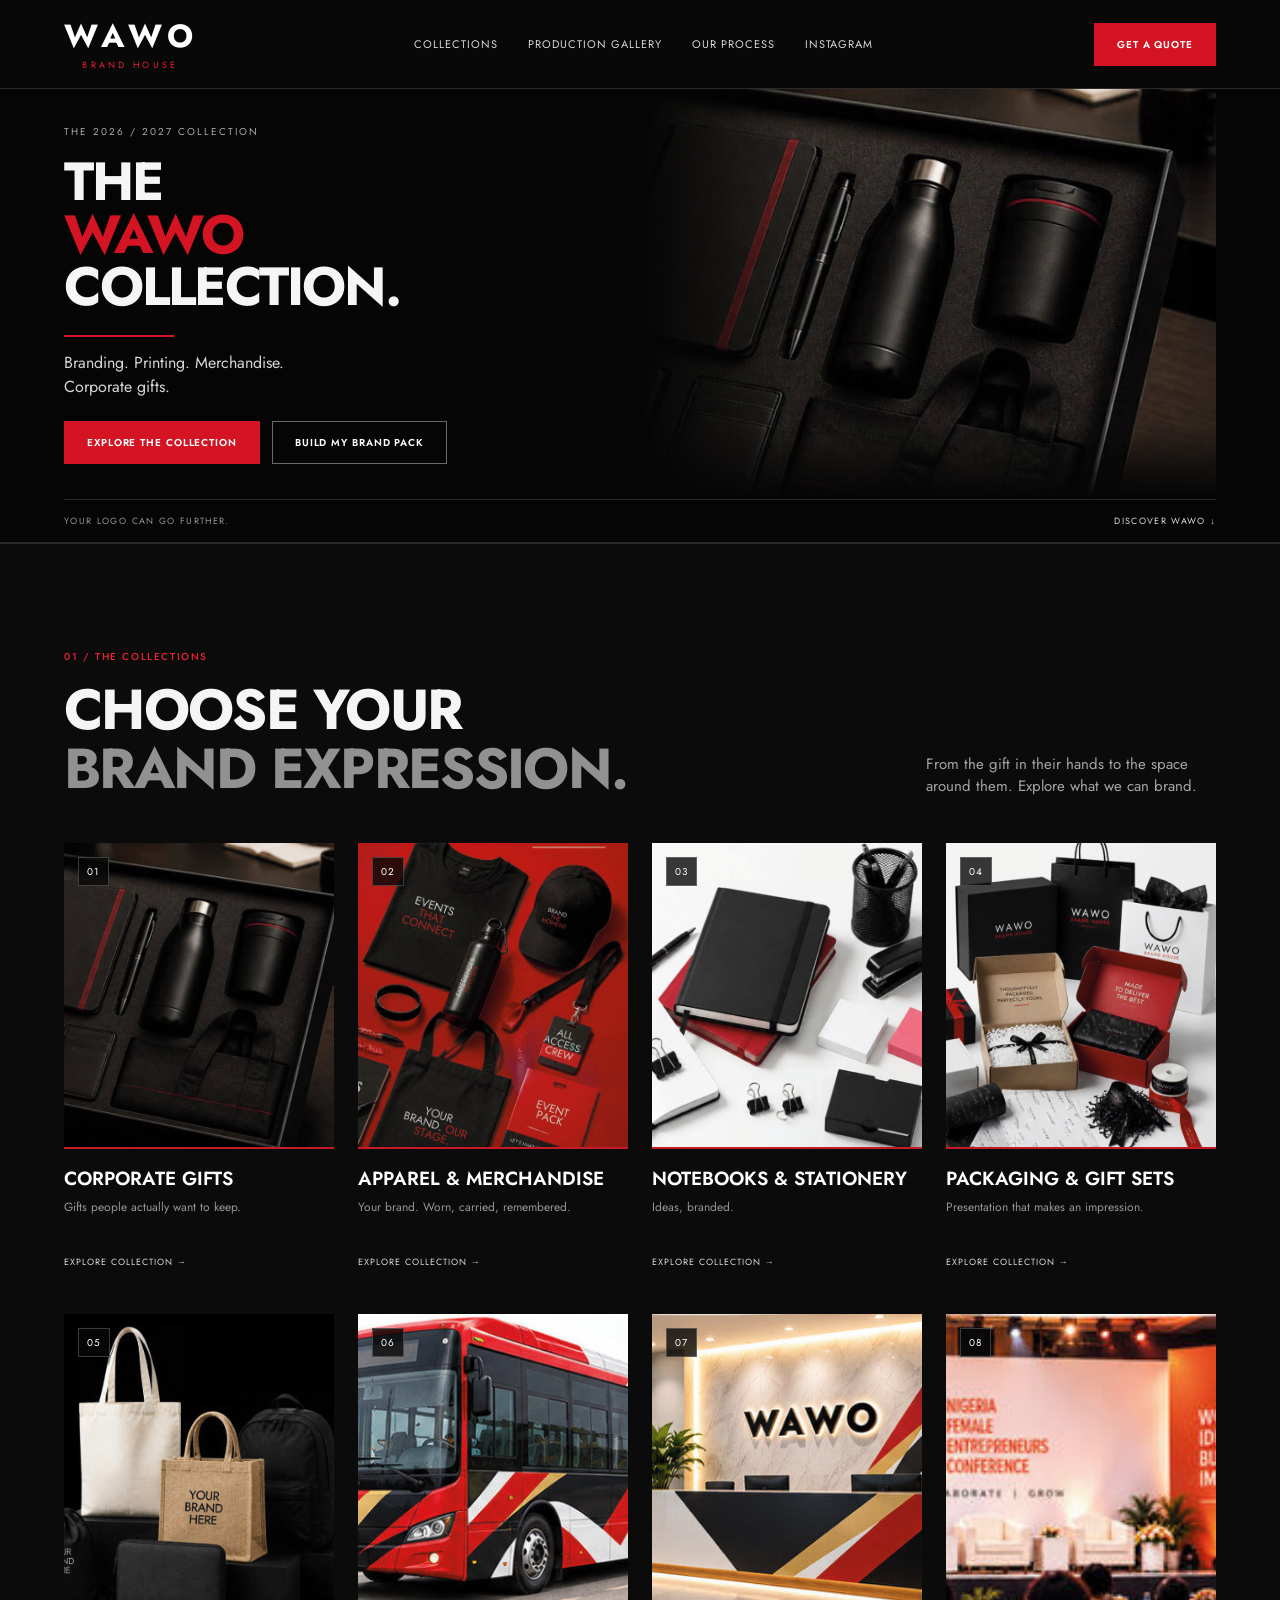
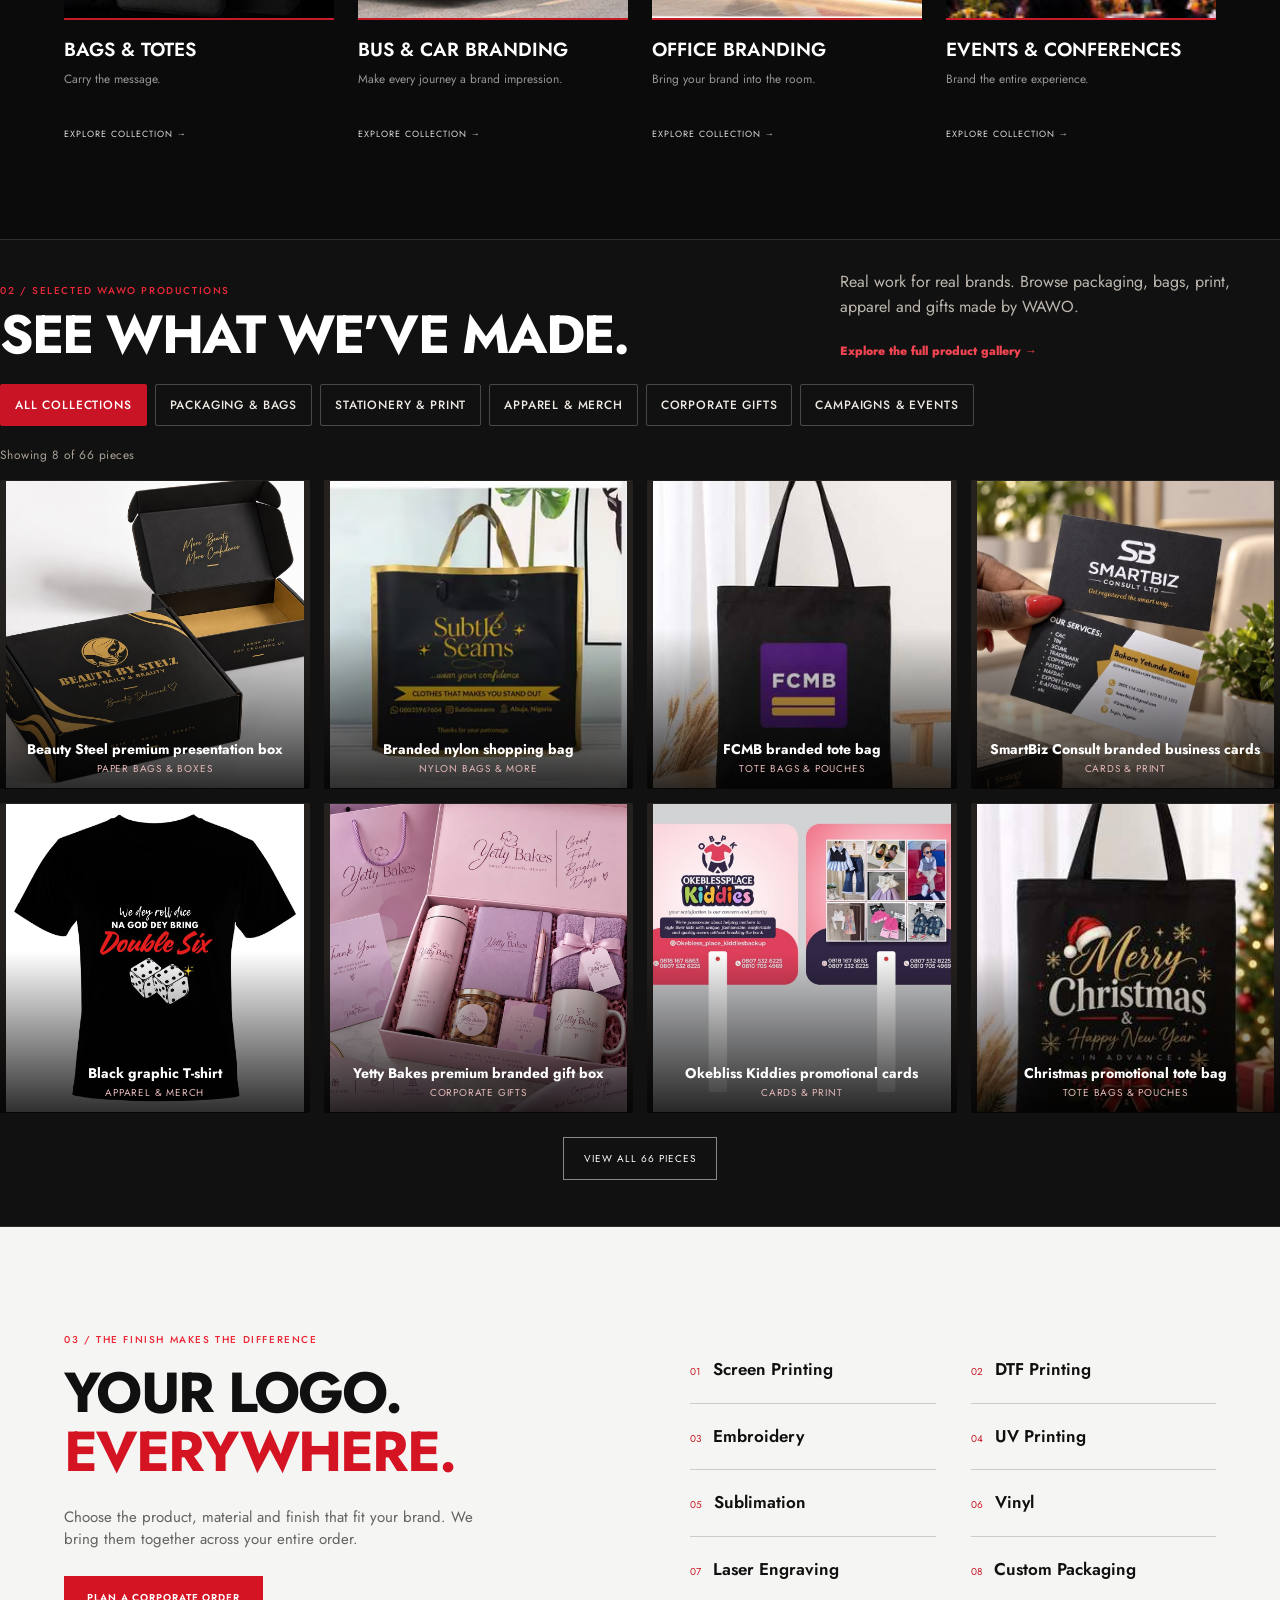
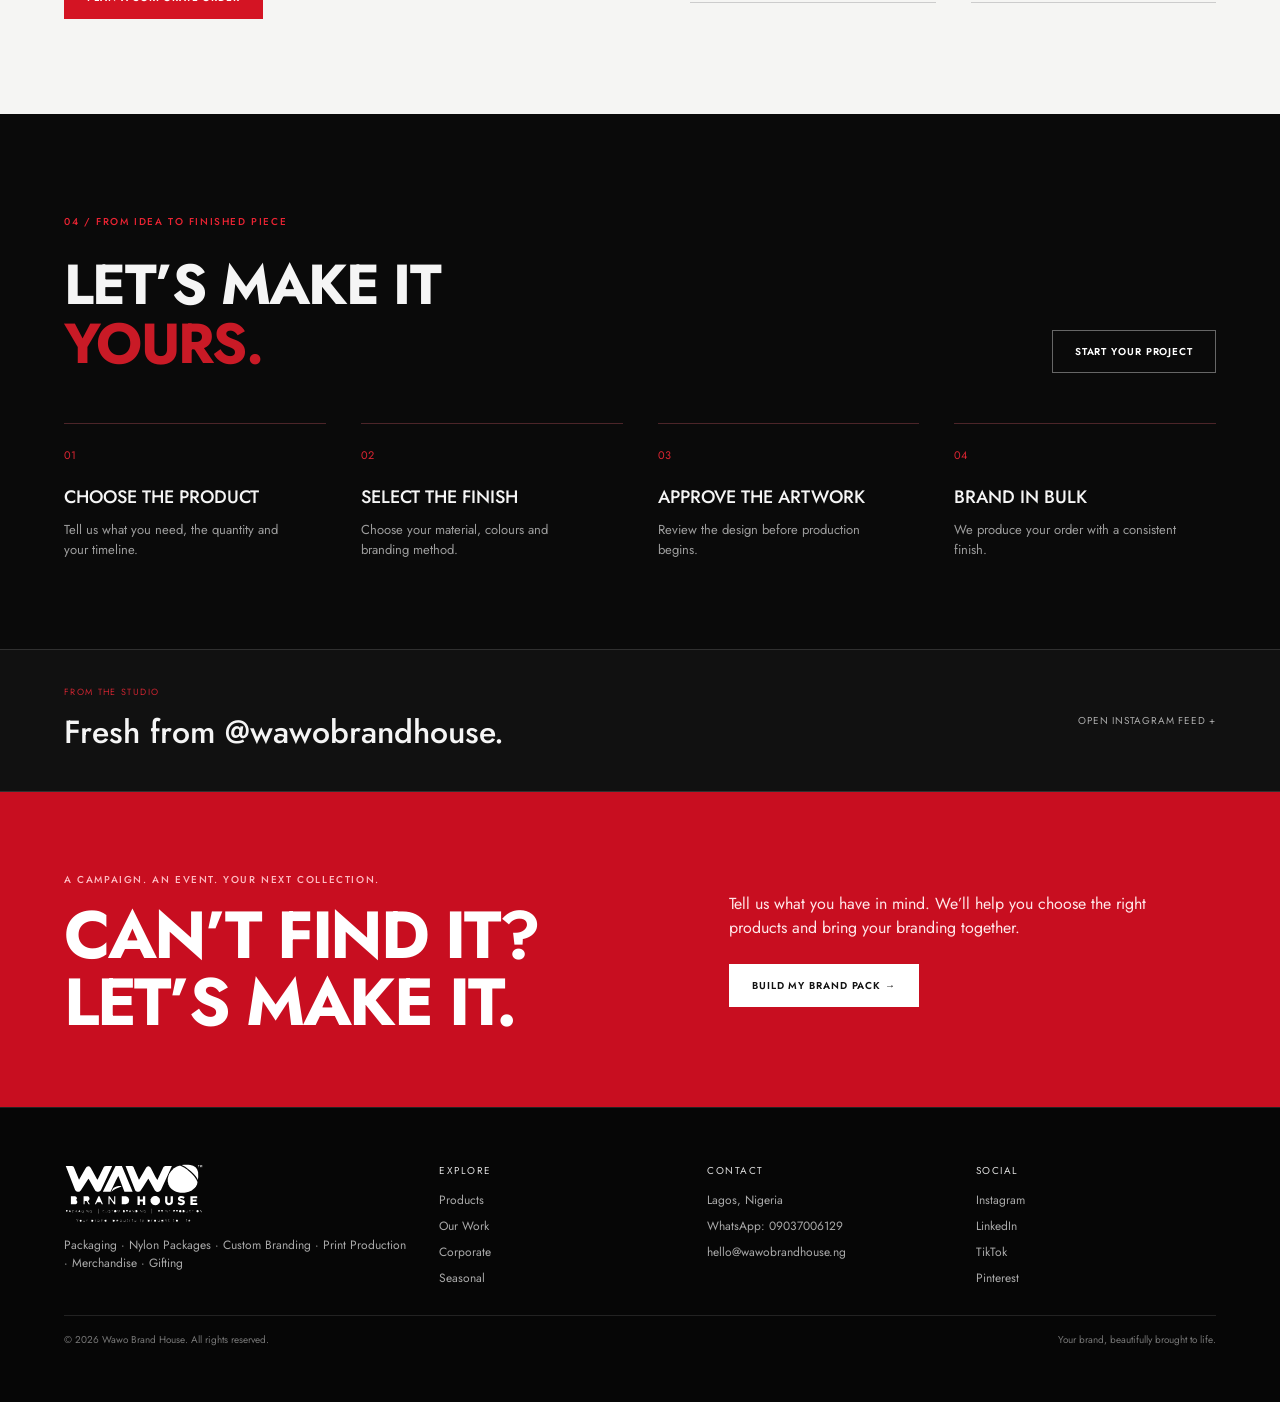
==== commit 4fa70e0b: "Organise 81 catalogue options into eight collection galleries and prioritise collections" ====
--- a/index.html
+++ b/index.html
@@ -143,21 +143,22 @@
 <header class="header"><div class="container nav"><a class="wordmark" href="#top" aria-label="WAWO Brand House home"><strong>WAWO</strong><span>BRAND HOUSE</span></a><nav class="nav-links" id="primaryNav" aria-label="Primary"><a href="#products">Collections</a><a href="#work">Production gallery</a><a href="#process">Our process</a><a href="#instagram">Instagram</a></nav><div class="nav-actions"><button class="btn menu" id="menuBtn" aria-expanded="false" aria-controls="primaryNav">Menu</button><button class="btn btn-red" id="quoteTop">Get a quote</button></div></div></header>
 <main id="top">
 <section class="catalogue-hero"><div class="container catalogue-hero-grid"><div class="catalogue-hero-copy"><div class="edition">THE 2026 / 2027 COLLECTION</div><h1>THE<br><span>WAWO</span><br>COLLECTION.</h1><div class="red-rule"></div><p>Branding. Printing. Merchandise.<br>Corporate gifts.</p><div class="hero-actions"><a class="btn btn-red" href="#products">Explore the collection</a><button class="btn btn-outline" id="quoteHero">Build my brand pack</button></div></div><div class="catalogue-hero-image"><img src="assets/catalogue/hero.jpg" alt="Black executive gift set from the WAWO catalogue" fetchpriority="high" width="832" height="963"></div></div><div class="container hero-foot"><span>YOUR LOGO CAN GO FURTHER.</span><a href="#products">DISCOVER WAWO ↓</a></div></section>
+<section class="collections-section" id="products"><div class="container"><div class="collection-heading"><div><p class="eyebrow">01 / THE COLLECTIONS</p><h2>CHOOSE YOUR<br><span>BRAND EXPRESSION.</span></h2></div><p>From the gift in their hands to the space around them. Explore what we can brand.</p></div><div class="collection-grid"><a class="collection-card" href="collections.html?category=gifts"><div class="collection-photo"><img src="assets/catalogue/gifts.jpg" alt="Corporate Gifts catalogue preview" loading="lazy" width="800" height="600"><span class="collection-number">01</span></div><div class="collection-info"><h3>Corporate Gifts</h3><p>Gifts people actually want to keep.</p><span class="collection-link">Explore collection →</span></div></a>
+<a class="collection-card" href="collections.html?category=merchandise"><div class="collection-photo"><img src="assets/catalogue/merchandise.jpg" alt="Apparel & Merchandise catalogue preview" loading="lazy" width="800" height="600"><span class="collection-number">02</span></div><div class="collection-info"><h3>Apparel & Merchandise</h3><p>Your brand. Worn, carried, remembered.</p><span class="collection-link">Explore collection →</span></div></a>
+<a class="collection-card" href="collections.html?category=stationery"><div class="collection-photo"><img src="assets/catalogue/stationery.jpg" alt="Notebooks & Stationery catalogue preview" loading="lazy" width="800" height="600"><span class="collection-number">03</span></div><div class="collection-info"><h3>Notebooks & Stationery</h3><p>Ideas, branded.</p><span class="collection-link">Explore collection →</span></div></a>
+<a class="collection-card" href="collections.html?category=packaging"><div class="collection-photo"><img src="assets/catalogue/packaging.jpg" alt="Packaging & Gift Sets catalogue preview" loading="lazy" width="800" height="600"><span class="collection-number">04</span></div><div class="collection-info"><h3>Packaging & Gift Sets</h3><p>Presentation that makes an impression.</p><span class="collection-link">Explore collection →</span></div></a>
+<a class="collection-card" href="collections.html?category=bags"><div class="collection-photo"><img src="assets/catalogue/bags.jpg" alt="Bags & Totes catalogue preview" loading="lazy" width="800" height="600"><span class="collection-number">05</span></div><div class="collection-info"><h3>Bags & Totes</h3><p>Carry the message.</p><span class="collection-link">Explore collection →</span></div></a>
+<a class="collection-card" href="collections.html?category=vehicles"><div class="collection-photo"><img src="assets/catalogue/vehicles.jpg" alt="Bus & Car Branding catalogue preview" loading="lazy" width="800" height="600"><span class="collection-number">06</span></div><div class="collection-info"><h3>Bus & Car Branding</h3><p>Make every journey a brand impression.</p><span class="collection-link">Explore collection →</span></div></a>
+<a class="collection-card" href="collections.html?category=office"><div class="collection-photo"><img src="assets/catalogue/office.jpg" alt="Office Branding catalogue preview" loading="lazy" width="800" height="600"><span class="collection-number">07</span></div><div class="collection-info"><h3>Office Branding</h3><p>Bring your brand into the room.</p><span class="collection-link">Explore collection →</span></div></a>
+<a class="collection-card" href="collections.html?category=events"><div class="collection-photo"><img src="assets/catalogue/events.jpg" alt="Events & Conferences catalogue preview" loading="lazy" width="800" height="600"><span class="collection-number">08</span></div><div class="collection-info"><h3>Events & Conferences</h3><p>Brand the entire experience.</p><span class="collection-link">Explore collection →</span></div></a></div></div></section>
 <section class="production-archive library-section" id="work"><div class="container" id="production-items">
-<div class="production-intro"><div><p class="eyebrow">01 / SELECTED WAWO PRODUCTION</p><h2>SEE WHAT WE’VE MADE.</h2></div><div><p>Real work for real brands. Browse packaging, bags, print, apparel and gifts made by WAWO.</p><a class="text-link library-catalogue-link" href="products.html">Explore the full product gallery →</a></div></div>
+<div class="production-intro"><div><p class="eyebrow">02 / SELECTED WAWO PRODUCTIONS</p><h2>SEE WHAT WE’VE MADE.</h2></div><div><p>Real work for real brands. Browse packaging, bags, print, apparel and gifts made by WAWO.</p><a class="text-link library-catalogue-link" href="products.html">Explore the full product gallery →</a></div></div>
 <div class="library-shell">
 <div class="library-tools"><div class="library-filters" id="libraryFilters" aria-label="Filter production library"></div><div class="library-subfilters" id="librarySubfilters" aria-label="Filter by product type"></div><div class="library-results" id="libraryResults" aria-live="polite"></div></div>
 <div class="portfolio-grid library-grid" id="productionLibrary" aria-live="polite"></div>
 <div class="library-actions"><button class="library-more" id="libraryLoadMore" type="button" hidden>View all</button></div>
 </div></div></section>
-<section class="collections-section" id="products"><div class="container"><div class="collection-heading"><div><p class="eyebrow">02 / THE COLLECTIONS</p><h2>CHOOSE YOUR<br><span>BRAND EXPRESSION.</span></h2></div><p>From the gift in their hands to the space around them. Explore what we can brand.</p></div><div class="collection-grid"><button type="button" class="collection-card" data-collection="gifts"><div class="collection-photo"><img src="assets/catalogue/gifts.jpg" alt="Corporate Gifts catalogue preview" loading="lazy" width="800" height="600"><span class="collection-number">01</span></div><div class="collection-info"><h3>Corporate Gifts</h3><p>Gifts people actually want to keep.</p><span class="collection-link">Explore collection →</span></div></button>
-<button type="button" class="collection-card" data-collection="merchandise"><div class="collection-photo"><img src="assets/catalogue/merchandise.jpg" alt="Apparel & Merchandise catalogue preview" loading="lazy" width="800" height="600"><span class="collection-number">02</span></div><div class="collection-info"><h3>Apparel & Merchandise</h3><p>Your brand. Worn, carried, remembered.</p><span class="collection-link">Explore collection →</span></div></button>
-<button type="button" class="collection-card" data-collection="stationery"><div class="collection-photo"><img src="assets/catalogue/stationery.jpg" alt="Notebooks & Stationery catalogue preview" loading="lazy" width="800" height="600"><span class="collection-number">03</span></div><div class="collection-info"><h3>Notebooks & Stationery</h3><p>Ideas, branded.</p><span class="collection-link">Explore collection →</span></div></button>
-<button type="button" class="collection-card" data-collection="packaging"><div class="collection-photo"><img src="assets/catalogue/packaging.jpg" alt="Packaging & Gift Sets catalogue preview" loading="lazy" width="800" height="600"><span class="collection-number">04</span></div><div class="collection-info"><h3>Packaging & Gift Sets</h3><p>Presentation that makes an impression.</p><span class="collection-link">Explore collection →</span></div></button>
-<button type="button" class="collection-card" data-collection="bags"><div class="collection-photo"><img src="assets/catalogue/bags.jpg" alt="Bags & Totes catalogue preview" loading="lazy" width="800" height="600"><span class="collection-number">05</span></div><div class="collection-info"><h3>Bags & Totes</h3><p>Carry the message.</p><span class="collection-link">Explore collection →</span></div></button>
-<button type="button" class="collection-card" data-collection="vehicles"><div class="collection-photo"><img src="assets/catalogue/vehicles.jpg" alt="Bus & Car Branding catalogue preview" loading="lazy" width="800" height="600"><span class="collection-number">06</span></div><div class="collection-info"><h3>Bus & Car Branding</h3><p>Make every journey a brand impression.</p><span class="collection-link">Explore collection →</span></div></button>
-<button type="button" class="collection-card" data-collection="office"><div class="collection-photo"><img src="assets/catalogue/office.jpg" alt="Office Branding catalogue preview" loading="lazy" width="800" height="600"><span class="collection-number">07</span></div><div class="collection-info"><h3>Office Branding</h3><p>Bring your brand into the room.</p><span class="collection-link">Explore collection →</span></div></button>
-<button type="button" class="collection-card" data-collection="events"><div class="collection-photo"><img src="assets/catalogue/events.jpg" alt="Events & Conferences catalogue preview" loading="lazy" width="800" height="600"><span class="collection-number">08</span></div><div class="collection-info"><h3>Events & Conferences</h3><p>Brand the entire experience.</p><span class="collection-link">Explore collection →</span></div></button></div></div></section>
+
 
 <section class="brand-method" id="corporate"><div class="container method-grid"><div><p class="eyebrow">03 / THE FINISH MAKES THE DIFFERENCE</p><h2>YOUR LOGO.<br><span>EVERYWHERE.</span></h2><p>Choose the product, material and finish that fit your brand. We bring them together across your entire order.</p><button class="btn btn-red" data-product="Corporate Gifts">Plan a corporate order</button></div><div class="techniques"><div><span>01</span>Screen Printing</div><div><span>02</span>DTF Printing</div><div><span>03</span>Embroidery</div><div><span>04</span>UV Printing</div><div><span>05</span>Sublimation</div><div><span>06</span>Vinyl</div><div><span>07</span>Laser Engraving</div><div><span>08</span>Custom Packaging</div></div></div></section>
 <section class="process-section" id="process"><div class="container"><p class="eyebrow">04 / FROM IDEA TO FINISHED PIECE</p><div class="process-title"><h2>LET’S MAKE IT<br><span>YOURS.</span></h2><button class="btn btn-outline" id="quoteProcess">Start your project</button></div><div class="catalogue-steps"><div><span>01</span><h3>Choose the product</h3><p>Tell us what you need, the quantity and your timeline.</p></div><div><span>02</span><h3>Select the finish</h3><p>Choose your material, colours and branding method.</p></div><div><span>03</span><h3>Approve the artwork</h3><p>Review the design before production begins.</p></div><div><span>04</span><h3>Brand in bulk</h3><p>We produce your order with a consistent finish.</p></div></div></div></section>
@@ -166,7 +167,7 @@
 </details></div></section>
 <section class="catalogue-cta" id="seasonal"><div class="container"><div><p class="eyebrow">A CAMPAIGN. AN EVENT. YOUR NEXT COLLECTION.</p><h2>CAN’T FIND IT?<br>LET’S MAKE IT.</h2></div><div><p>Tell us what you have in mind. We’ll help you choose the right products and bring your branding together.</p><button class="btn" id="quoteCta">Build my brand pack →</button></div></div></section>
 </main>
-<dialog class="collection-dialog" id="collectionDialog" aria-labelledby="collectionTitle"><button class="dialog-close" id="collectionClose" aria-label="Close collection">Close ×</button><div class="dialog-layout"><div><img id="collectionImage" alt=""><small class="concept-caption">From the WAWO catalogue</small></div><div class="dialog-copy"><p class="eyebrow">EXPLORE THE COLLECTION</p><h2 id="collectionTitle"></h2><p id="collectionDescription"></p><ul id="collectionItems"></ul><button class="btn btn-red" id="collectionQuote">Request a quote</button><a class="dialog-catalogue" href="products.html">Browse the product gallery →</a></div></div></dialog>
+
 <footer><div class="container"><div class="footer-grid"><div><img class="footer-logo" src="logo.svg" alt="WAWO Brand House"><div class="footer-links">Packaging · Nylon Packages · Custom Branding · Print Production · Merchandise · Gifting</div></div><div><div class="footer-title">Explore</div><div class="footer-links"><a href="#products">Products</a><a href="#work">Our Work</a><a href="#corporate">Corporate</a><a href="#seasonal">Seasonal</a></div></div><div><div class="footer-title">Contact</div><div class="footer-links"><span>Lagos, Nigeria</span><span>WhatsApp: <a href="https://wa.me/message/4DWMXRBSPKV2J1" target="_blank" rel="noopener">09037006129</a></span><span><a href="mailto:hello@wawobrandhouse.ng">hello@wawobrandhouse.ng</a></span></div></div><div><div class="footer-title">Social</div><div class="footer-links"><a href="#instagram">Instagram</a><a href="#">LinkedIn</a><a href="#">TikTok</a><a href="#">Pinterest</a></div></div></div><div class="footer-small"><span>© 2026 Wawo Brand House. All rights reserved.</span><span>Your brand, beautifully brought to life.</span></div></div></footer>
 
 <div id="quote"></div><div class="modal" id="quoteModal" role="dialog" aria-modal="true" aria-labelledby="quoteTitle"><div class="modal-box"><div class="modal-head"><h3 id="quoteTitle">Build My Brand Pack</h3><button class="close" id="closeModal" aria-label="Close">×</button></div><form class="form" id="quoteForm"><div class="form-grid">
@@ -268,7 +269,7 @@
 const igSetup=document.getElementById('igSetup');if(igSetup)igSetup.addEventListener('click',()=>window.open(CONFIG.instagramUrl,'_blank'));
 document.querySelectorAll('a[href="#quote"]').forEach(a=>a.addEventListener('click',e=>{e.preventDefault();openQuote()}));
 document.getElementById('closeModal').addEventListener('click',closeQuote);document.getElementById('cancelModal').addEventListener('click',closeQuote);modal.addEventListener('click',e=>{if(e.target===modal)closeQuote()});document.addEventListener('keydown',e=>{if(e.key==='Escape')closeQuote()});
-if(location.hash==='#quote')setTimeout(()=>openQuote(),60);
+if(location.hash==='#quote')setTimeout(()=>{const requested=new URLSearchParams(location.search).get('product');openQuote(requested||'');if(requested)document.querySelector('textarea[name="notes"]').value='I would like a quote for '+requested+'. ';},60);
 document.getElementById('quoteForm').addEventListener('submit',e=>{e.preventDefault();const f=new FormData(e.currentTarget);const industry=f.get('industry')==='Other'?(f.get('otherIndustry')||'Other'):f.get('industry');const chosen=[...selected].filter(x=>x!=='Other');const otherProduct=selected.has('Other')?(f.get('otherProduct')||'Other'):'';const productLine=[...chosen,otherProduct].filter(Boolean).join(', ');const message=[
 'WAWO BRAND HOUSE',
 'NEW QUOTE ENQUIRY',
@@ -301,25 +302,5 @@
 ].join('\n');const phone=String(CONFIG.whatsappNumber||CONFIG.whatsapp||'').replace(/\\D/g,'');const link=phone?`https://wa.me/${phone}?text=${encodeURIComponent(message)}`:String(CONFIG.whatsappLink||'').trim();if(!link){alert('Wawo WhatsApp is not configured yet. Add the WhatsApp number or link in config.js before launch.');return}window.open(link,'_blank');closeQuote();resetQuote()});const igFallbackBtn=document.getElementById('igFallbackBtn');if(igFallbackBtn)igFallbackBtn.addEventListener('click',()=>window.open(CONFIG.instagramUrl,'_blank'));
 const menuBtn=document.getElementById('menuBtn');if(menuBtn){const nav=document.querySelector('.nav-links');menuBtn.addEventListener('click',()=>{const isOpen=nav.classList.toggle('is-open');menuBtn.setAttribute('aria-expanded',String(isOpen));});nav.querySelectorAll('a').forEach(link=>link.addEventListener('click',()=>{nav.classList.remove('is-open');menuBtn.setAttribute('aria-expanded','false');}));}
 </script>
-<script>
-const catalogueCollections=[["gifts","Corporate Gifts","Gifts people actually want to keep.","Corporate Gifts",["Executive gift sets","Employee welcome kits","Client appreciation gifts","Drinkware & tech accessories"]],["merchandise","Apparel & Merchandise","Your brand. Worn, carried, remembered.","Apparel & Merch",["T-shirts & polos","Caps & headwear","Hoodies & workwear","Promotional merchandise"]],["stationery","Notebooks & Stationery","Ideas, branded.","Cards & Print",["Notebooks & diaries","Pens & writing tools","Calendars & desk accessories","Cards, labels & paper prints"]],["packaging","Packaging & Gift Sets","Presentation that makes an impression.","Boxes",["Rigid & corrugated boxes","Paper & gift bags","Mailers & nylon bags","Labels, tissue & inserts"]],["bags","Bags & Totes","Carry the message.","Paper Bags",["Cotton & jute totes","Drawstring bags","Backpacks & laptop bags","Pouches & shoppers"]],["vehicles","Bus & Car Branding","Make every journey a brand impression.","Other",["Full vehicle wraps","Partial vehicle branding","Commercial bus graphics","Fleet branding"]],["office","Office Branding","Bring your brand into the room.","Other",["Reception branding","Wall graphics","Glass partition graphics","Wayfinding & room signs"]],["events","Events & Conferences","Brand the entire experience.","Other",["Stage & backdrop branding","Registration & photo walls","Exhibition booths & signage","Attendee packs & merchandise"]]];
-const collectionDialog=document.getElementById('collectionDialog');
-let chosenCollection=null;
-document.querySelectorAll('[data-collection]').forEach(button=>button.addEventListener('click',()=>{
- chosenCollection=catalogueCollections.find(x=>x[0]===button.dataset.collection);
- const [id,title,desc,product,items]=chosenCollection;
- document.getElementById('collectionTitle').textContent=title;
- document.getElementById('collectionDescription').textContent=desc;
- const img=document.getElementById('collectionImage');img.src='assets/catalogue/'+id+'.jpg';img.alt=title+' catalogue preview';
- document.getElementById('collectionItems').replaceChildren(...items.map(item=>{const li=document.createElement('li');li.textContent=item;return li;}));
- collectionDialog.showModal();
-}));
-document.getElementById('collectionClose').addEventListener('click',()=>collectionDialog.close());
-collectionDialog.addEventListener('click',event=>{if(event.target===collectionDialog){const r=collectionDialog.getBoundingClientRect();if(event.clientX<r.left||event.clientX>r.right||event.clientY<r.top||event.clientY>r.bottom)collectionDialog.close();}});
-document.getElementById('collectionQuote').addEventListener('click',()=>{
- if(!chosenCollection)return;collectionDialog.close();openQuote(chosenCollection[3]);
- const title=chosenCollection[1];document.querySelector('textarea[name="notes"]').value='I would like a quote for '+title+'. ';
- if(chosenCollection[3]==='Other'){const otherChoice=[...document.querySelectorAll('#productChoices .choice')].find(button=>button.textContent.trim()==='Other');if(otherChoice){selected.add('Other');otherChoice.classList.add('active');}document.getElementById('otherProductField').style.display='grid';const input=document.getElementById('otherProduct');input.required=true;input.value=title;}
-});
-</script></body>
+</body>
 </html>
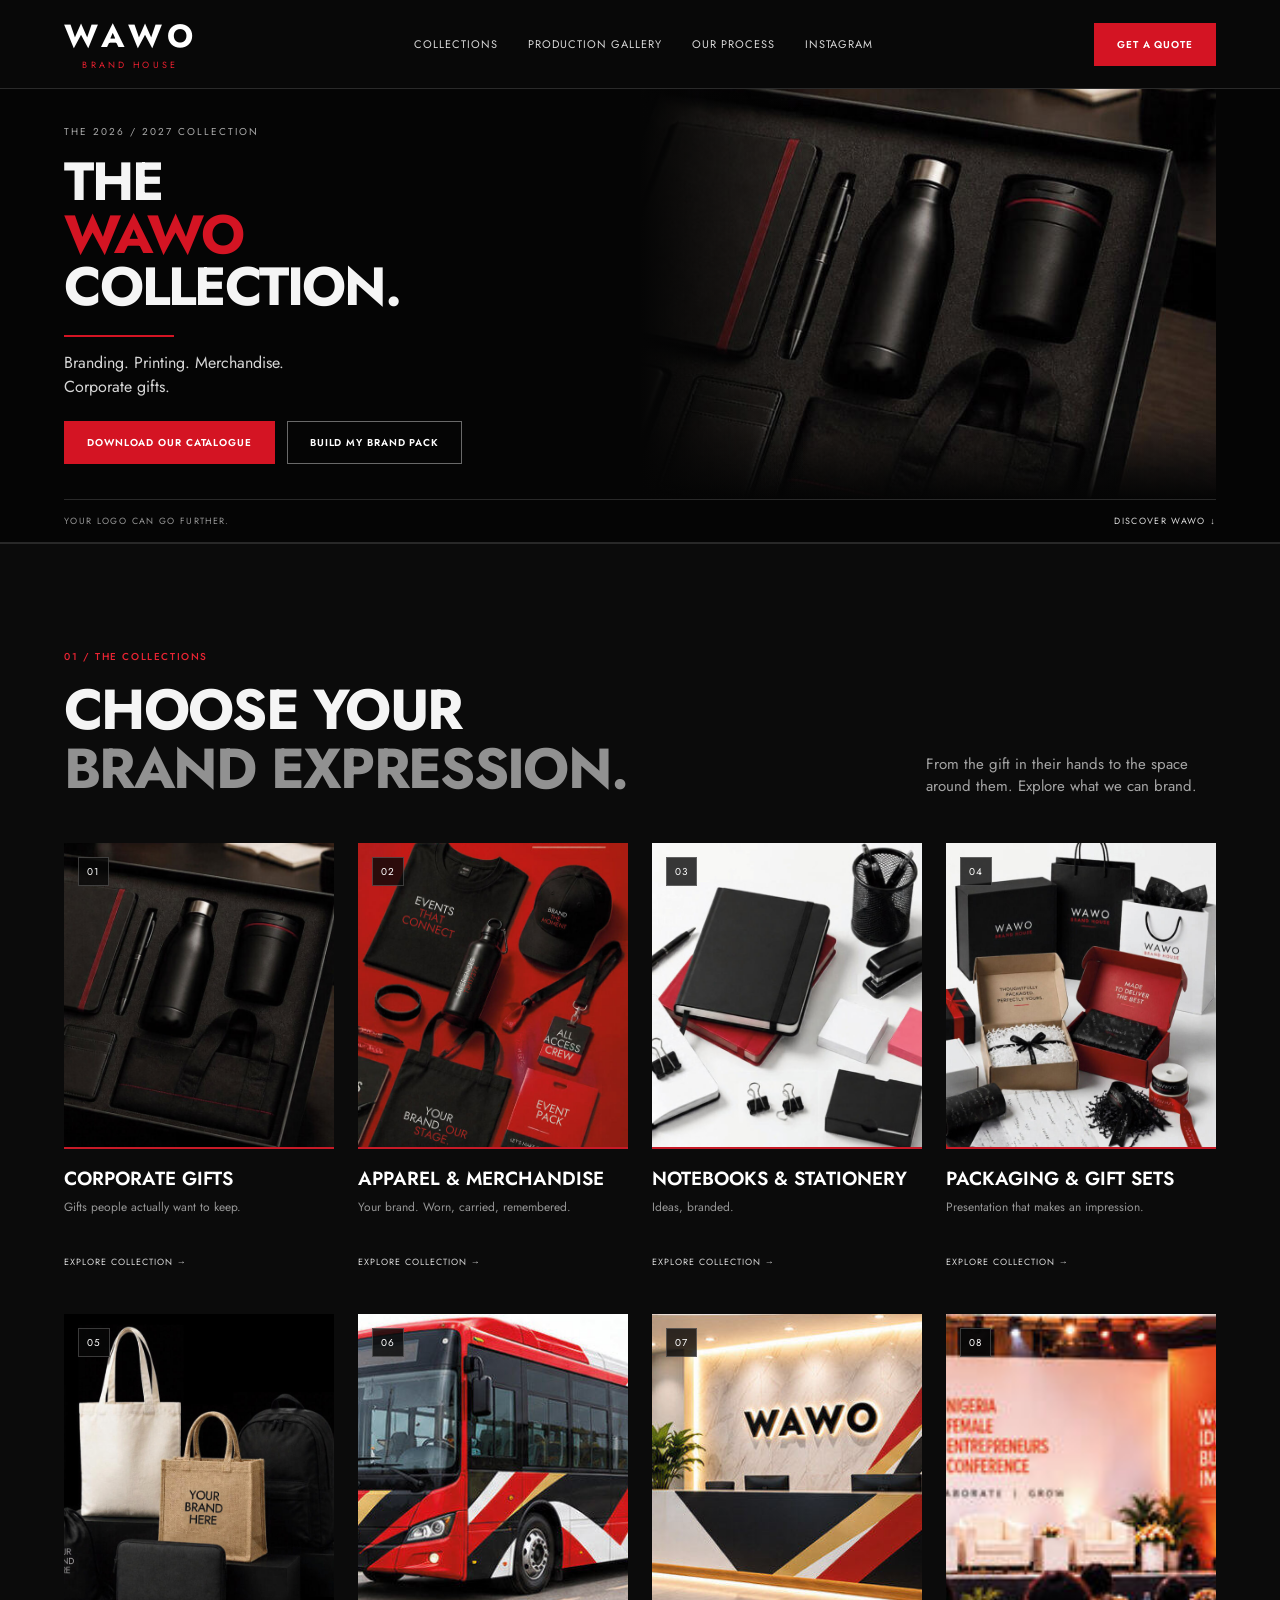
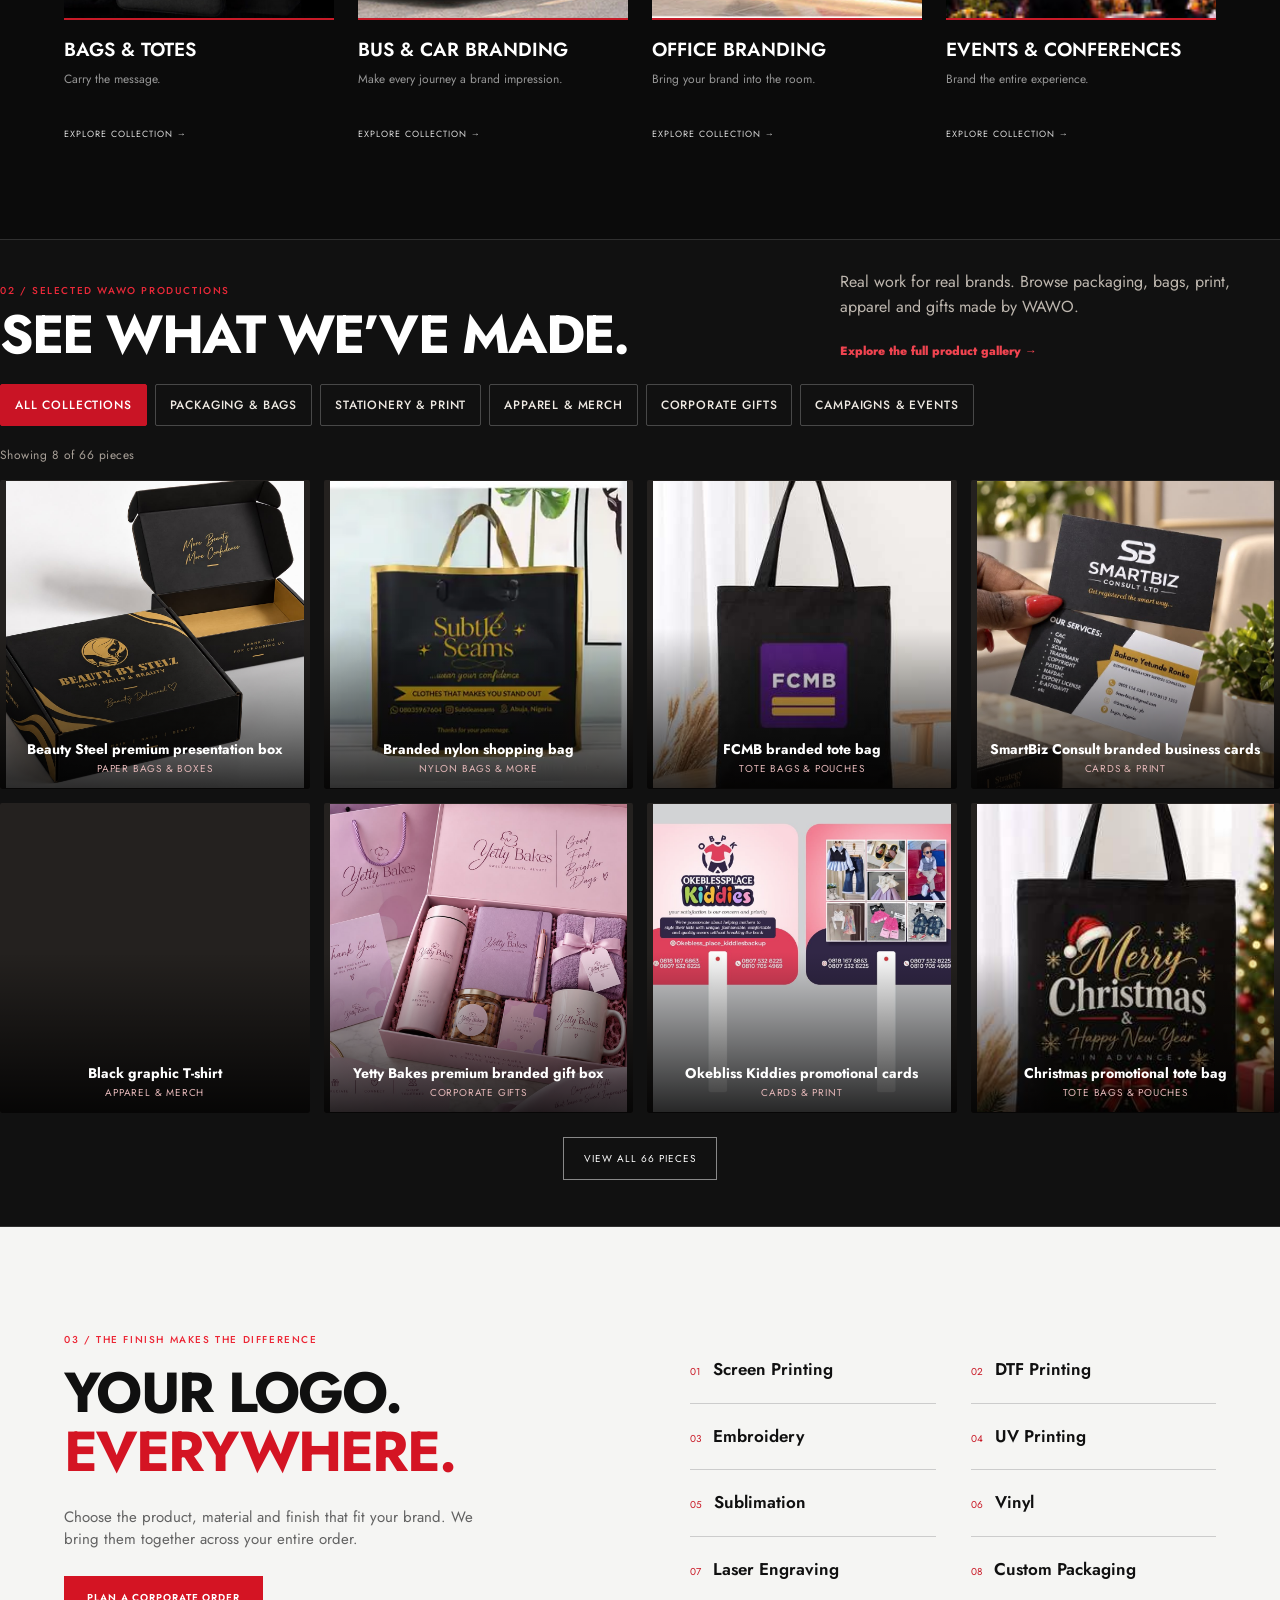
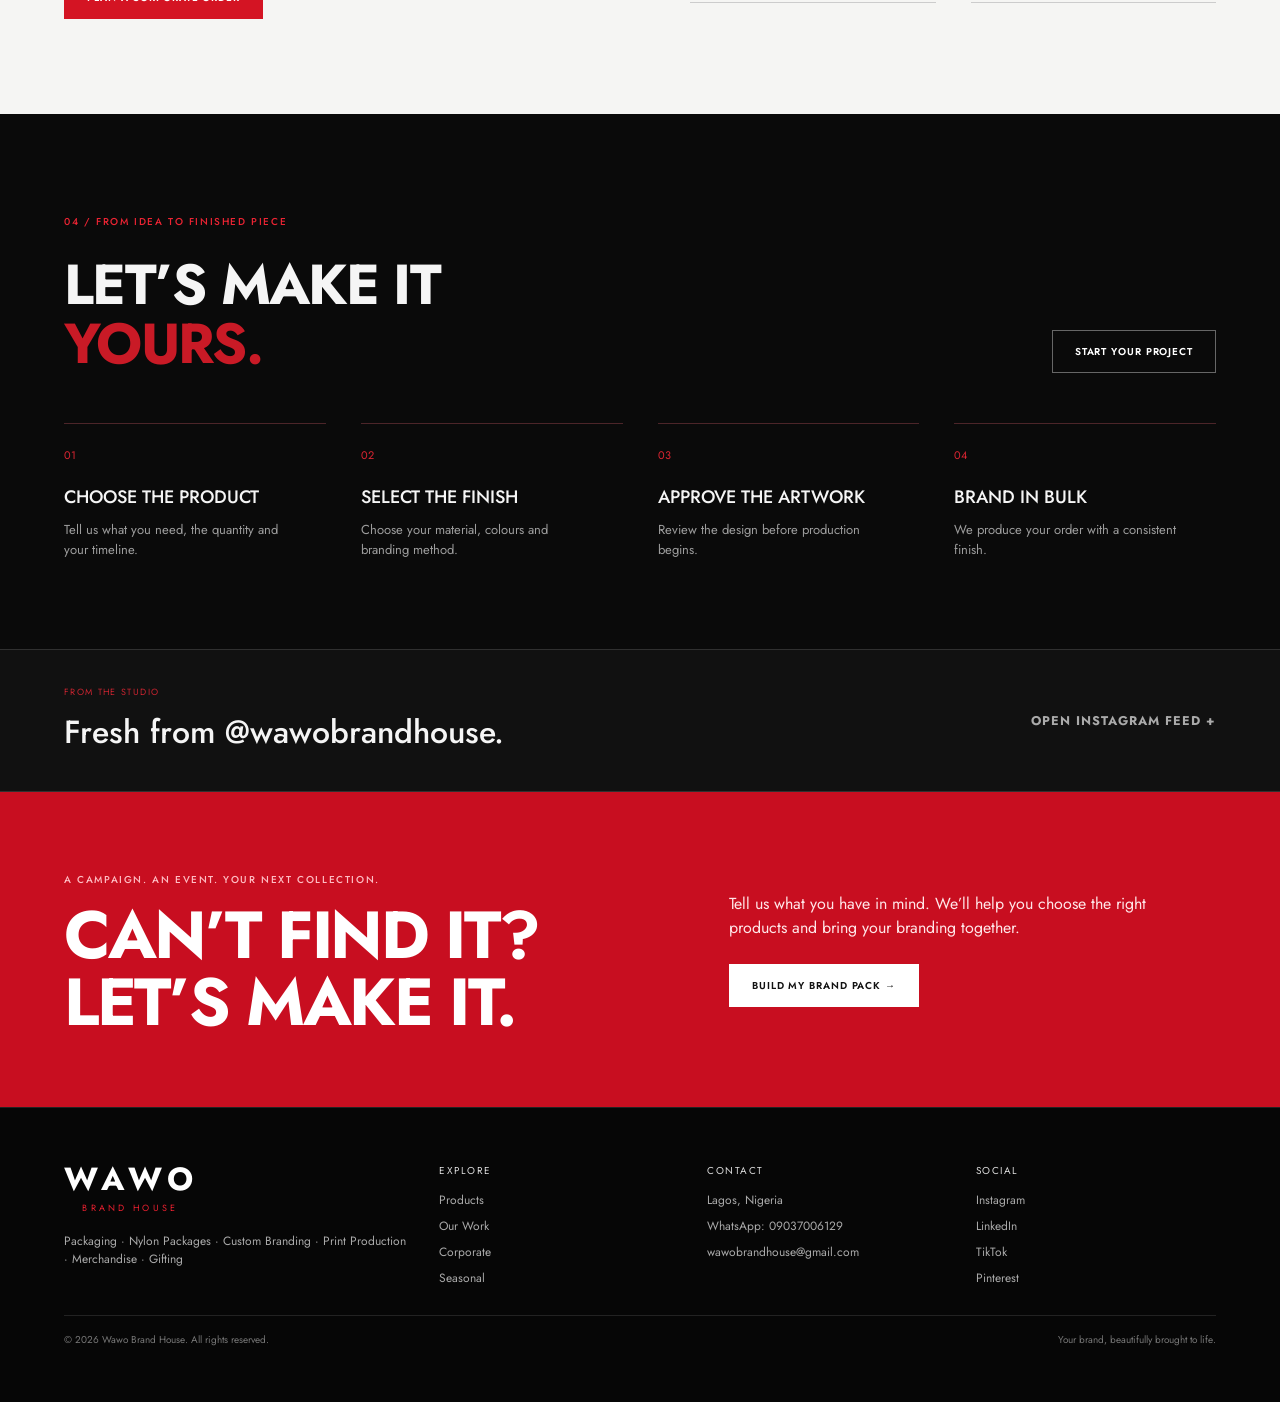
==== commit 94c1894a: "Add downloadable catalogue and update WAWO contact details, footer branding and Instagram label" ====
--- a/index.html
+++ b/index.html
@@ -137,12 +137,14 @@
 @media(max-width:900px){.library-grid{grid-template-columns:repeat(3,minmax(0,1fr))}}
 @media(max-width:680px){.library-section .section-head{display:block}.library-section .section-head p{margin-top:12px}.library-grid{grid-template-columns:repeat(2,minmax(0,1fr));gap:8px}.library-filter,.library-subfilter{padding:9px 10px;font-size:9px}.library-results{margin-top:1px}}
 
+footer .footer-wordmark{display:inline-grid;margin-bottom:20px}
+.studio-archive .archive-action{font-size:calc(10px + 2pt);font-weight:700}@media(max-width:680px){.studio-archive .archive-action{font-size:calc(9px + 2pt)}}
 </style>
 <link rel="preconnect" href="https://fonts.googleapis.com"><link rel="preconnect" href="https://fonts.gstatic.com" crossorigin><link href="https://fonts.googleapis.com/css2?family=Jost:wght@400;500;600;700;800&display=swap" rel="stylesheet"><link rel="stylesheet" href="catalogue-theme.css?v=20261007-4"></head>
 <body>
 <header class="header"><div class="container nav"><a class="wordmark" href="#top" aria-label="WAWO Brand House home"><strong>WAWO</strong><span>BRAND HOUSE</span></a><nav class="nav-links" id="primaryNav" aria-label="Primary"><a href="#products">Collections</a><a href="#work">Production gallery</a><a href="#process">Our process</a><a href="#instagram">Instagram</a></nav><div class="nav-actions"><button class="btn menu" id="menuBtn" aria-expanded="false" aria-controls="primaryNav">Menu</button><button class="btn btn-red" id="quoteTop">Get a quote</button></div></div></header>
 <main id="top">
-<section class="catalogue-hero"><div class="container catalogue-hero-grid"><div class="catalogue-hero-copy"><div class="edition">THE 2026 / 2027 COLLECTION</div><h1>THE<br><span>WAWO</span><br>COLLECTION.</h1><div class="red-rule"></div><p>Branding. Printing. Merchandise.<br>Corporate gifts.</p><div class="hero-actions"><a class="btn btn-red" href="#products">Explore the collection</a><button class="btn btn-outline" id="quoteHero">Build my brand pack</button></div></div><div class="catalogue-hero-image"><img src="assets/catalogue/hero.jpg" alt="Black executive gift set from the WAWO catalogue" fetchpriority="high" width="832" height="963"></div></div><div class="container hero-foot"><span>YOUR LOGO CAN GO FURTHER.</span><a href="#products">DISCOVER WAWO ↓</a></div></section>
+<section class="catalogue-hero"><div class="container catalogue-hero-grid"><div class="catalogue-hero-copy"><div class="edition">THE 2026 / 2027 COLLECTION</div><h1>THE<br><span>WAWO</span><br>COLLECTION.</h1><div class="red-rule"></div><p>Branding. Printing. Merchandise.<br>Corporate gifts.</p><div class="hero-actions"><a class="btn btn-red" href="assets/downloads/WAWO-Brand-House-Catalogue-2026-2027.pdf" download="WAWO-Brand-House-Catalogue-2026-2027.pdf">Download our catalogue</a><button class="btn btn-outline" id="quoteHero">Build my brand pack</button></div></div><div class="catalogue-hero-image"><img src="assets/catalogue/hero.jpg" alt="Black executive gift set from the WAWO catalogue" fetchpriority="high" width="832" height="963"></div></div><div class="container hero-foot"><span>YOUR LOGO CAN GO FURTHER.</span><a href="#products">DISCOVER WAWO ↓</a></div></section>
 <section class="collections-section" id="products"><div class="container"><div class="collection-heading"><div><p class="eyebrow">01 / THE COLLECTIONS</p><h2>CHOOSE YOUR<br><span>BRAND EXPRESSION.</span></h2></div><p>From the gift in their hands to the space around them. Explore what we can brand.</p></div><div class="collection-grid"><a class="collection-card" href="collections.html?category=gifts"><div class="collection-photo"><img src="assets/catalogue/gifts.jpg" alt="Corporate Gifts catalogue preview" loading="lazy" width="800" height="600"><span class="collection-number">01</span></div><div class="collection-info"><h3>Corporate Gifts</h3><p>Gifts people actually want to keep.</p><span class="collection-link">Explore collection →</span></div></a>
 <a class="collection-card" href="collections.html?category=merchandise"><div class="collection-photo"><img src="assets/catalogue/merchandise.jpg" alt="Apparel & Merchandise catalogue preview" loading="lazy" width="800" height="600"><span class="collection-number">02</span></div><div class="collection-info"><h3>Apparel & Merchandise</h3><p>Your brand. Worn, carried, remembered.</p><span class="collection-link">Explore collection →</span></div></a>
 <a class="collection-card" href="collections.html?category=stationery"><div class="collection-photo"><img src="assets/catalogue/stationery.jpg" alt="Notebooks & Stationery catalogue preview" loading="lazy" width="800" height="600"><span class="collection-number">03</span></div><div class="collection-info"><h3>Notebooks & Stationery</h3><p>Ideas, branded.</p><span class="collection-link">Explore collection →</span></div></a>
@@ -168,7 +170,7 @@
 <section class="catalogue-cta" id="seasonal"><div class="container"><div><p class="eyebrow">A CAMPAIGN. AN EVENT. YOUR NEXT COLLECTION.</p><h2>CAN’T FIND IT?<br>LET’S MAKE IT.</h2></div><div><p>Tell us what you have in mind. We’ll help you choose the right products and bring your branding together.</p><button class="btn" id="quoteCta">Build my brand pack →</button></div></div></section>
 </main>
 
-<footer><div class="container"><div class="footer-grid"><div><img class="footer-logo" src="logo.svg" alt="WAWO Brand House"><div class="footer-links">Packaging · Nylon Packages · Custom Branding · Print Production · Merchandise · Gifting</div></div><div><div class="footer-title">Explore</div><div class="footer-links"><a href="#products">Products</a><a href="#work">Our Work</a><a href="#corporate">Corporate</a><a href="#seasonal">Seasonal</a></div></div><div><div class="footer-title">Contact</div><div class="footer-links"><span>Lagos, Nigeria</span><span>WhatsApp: <a href="https://wa.me/message/4DWMXRBSPKV2J1" target="_blank" rel="noopener">09037006129</a></span><span><a href="mailto:hello@wawobrandhouse.ng">hello@wawobrandhouse.ng</a></span></div></div><div><div class="footer-title">Social</div><div class="footer-links"><a href="#instagram">Instagram</a><a href="#">LinkedIn</a><a href="#">TikTok</a><a href="#">Pinterest</a></div></div></div><div class="footer-small"><span>© 2026 Wawo Brand House. All rights reserved.</span><span>Your brand, beautifully brought to life.</span></div></div></footer>
+<footer><div class="container"><div class="footer-grid"><div><a class="wordmark footer-wordmark" href="#top" aria-label="WAWO Brand House home"><strong>WAWO</strong><span>BRAND HOUSE</span></a><div class="footer-links">Packaging · Nylon Packages · Custom Branding · Print Production · Merchandise · Gifting</div></div><div><div class="footer-title">Explore</div><div class="footer-links"><a href="#products">Products</a><a href="#work">Our Work</a><a href="#corporate">Corporate</a><a href="#seasonal">Seasonal</a></div></div><div><div class="footer-title">Contact</div><div class="footer-links"><span>Lagos, Nigeria</span><span>WhatsApp: <a href="https://wa.me/message/4DWMXRBSPKV2J1" target="_blank" rel="noopener">09037006129</a></span><span><a href="mailto:wawobrandhouse@gmail.com">wawobrandhouse@gmail.com</a></span></div></div><div><div class="footer-title">Social</div><div class="footer-links"><a href="#instagram">Instagram</a><a href="#">LinkedIn</a><a href="https://www.tiktok.com/@wawohub" target="_blank" rel="noopener noreferrer">TikTok</a><a href="https://www.pinterest.com/wawohub1/" target="_blank" rel="noopener noreferrer">Pinterest</a></div></div></div><div class="footer-small"><span>© 2026 Wawo Brand House. All rights reserved.</span><span>Your brand, beautifully brought to life.</span></div></div></footer>
 
 <div id="quote"></div><div class="modal" id="quoteModal" role="dialog" aria-modal="true" aria-labelledby="quoteTitle"><div class="modal-box"><div class="modal-head"><h3 id="quoteTitle">Build My Brand Pack</h3><button class="close" id="closeModal" aria-label="Close">×</button></div><form class="form" id="quoteForm"><div class="form-grid">
 <div class="field"><label>Business name</label><input required name="business" placeholder="e.g. Lumé Skincare"></div>
